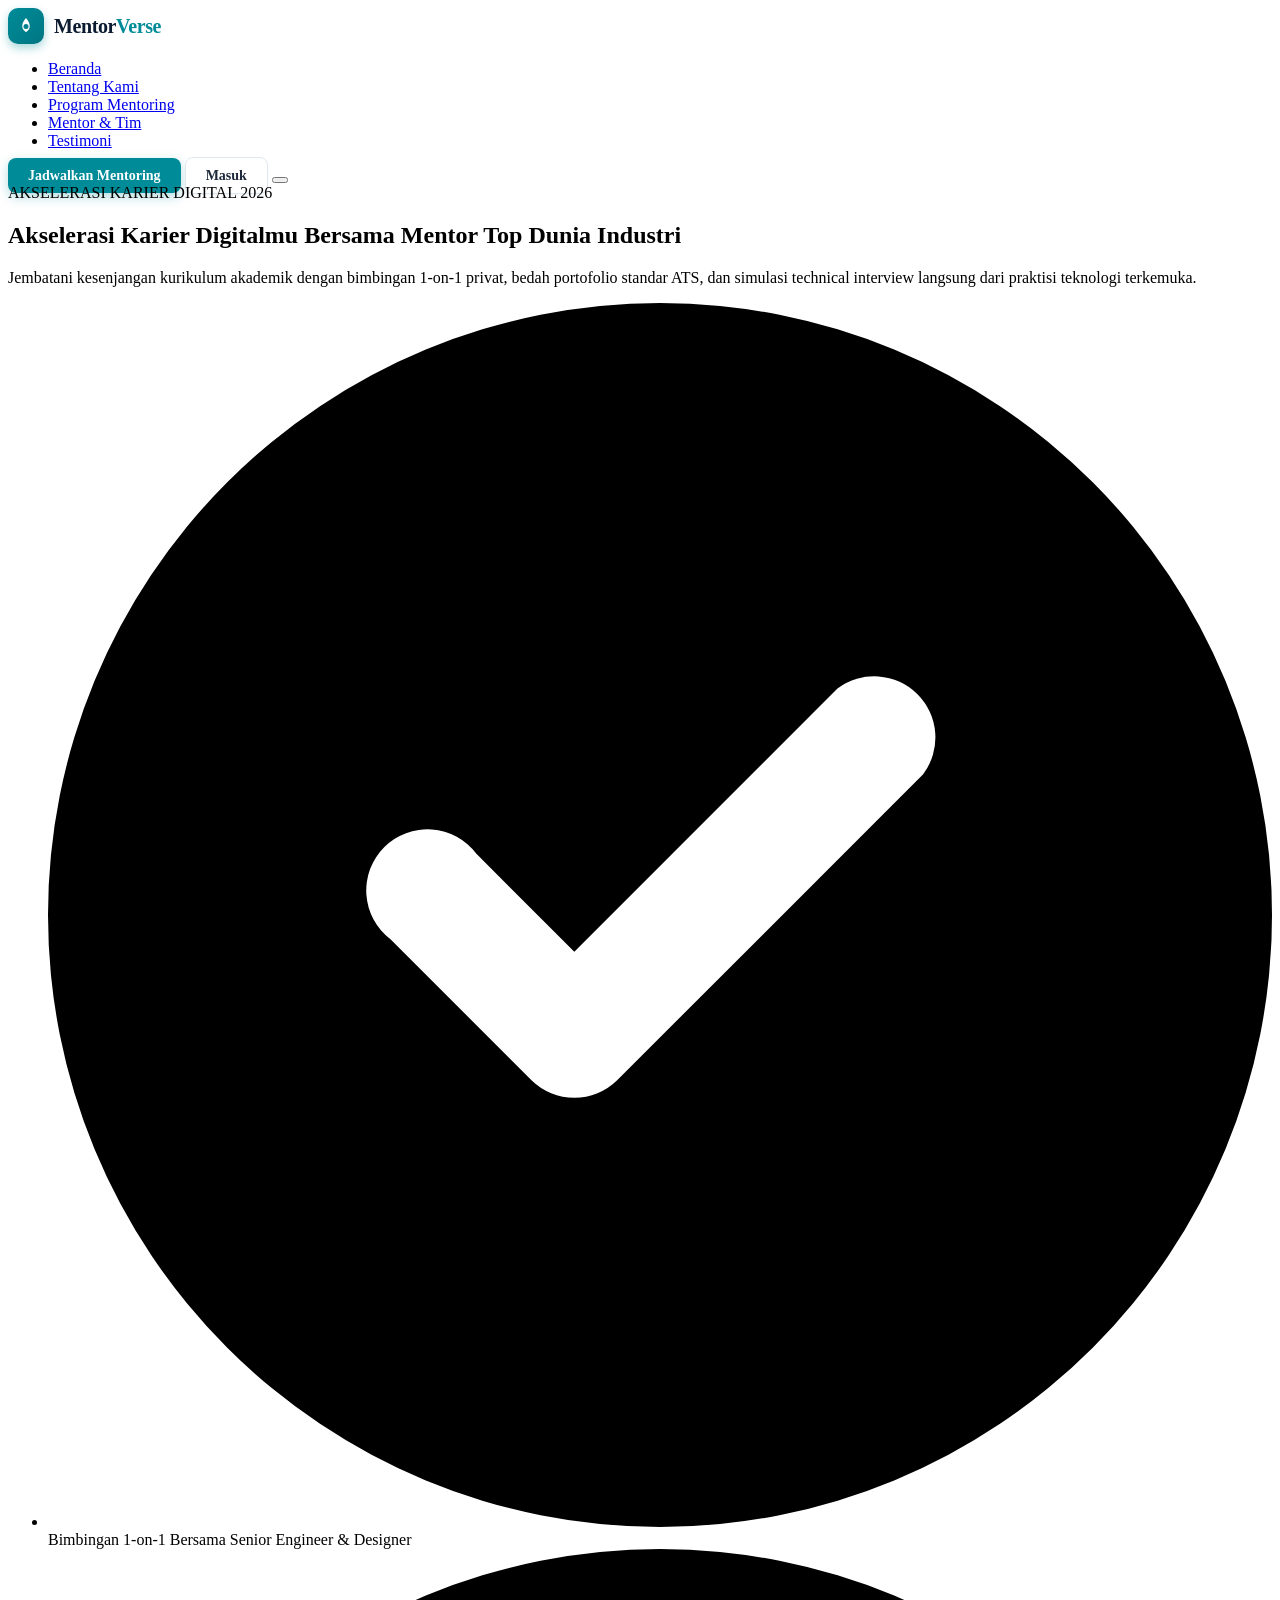
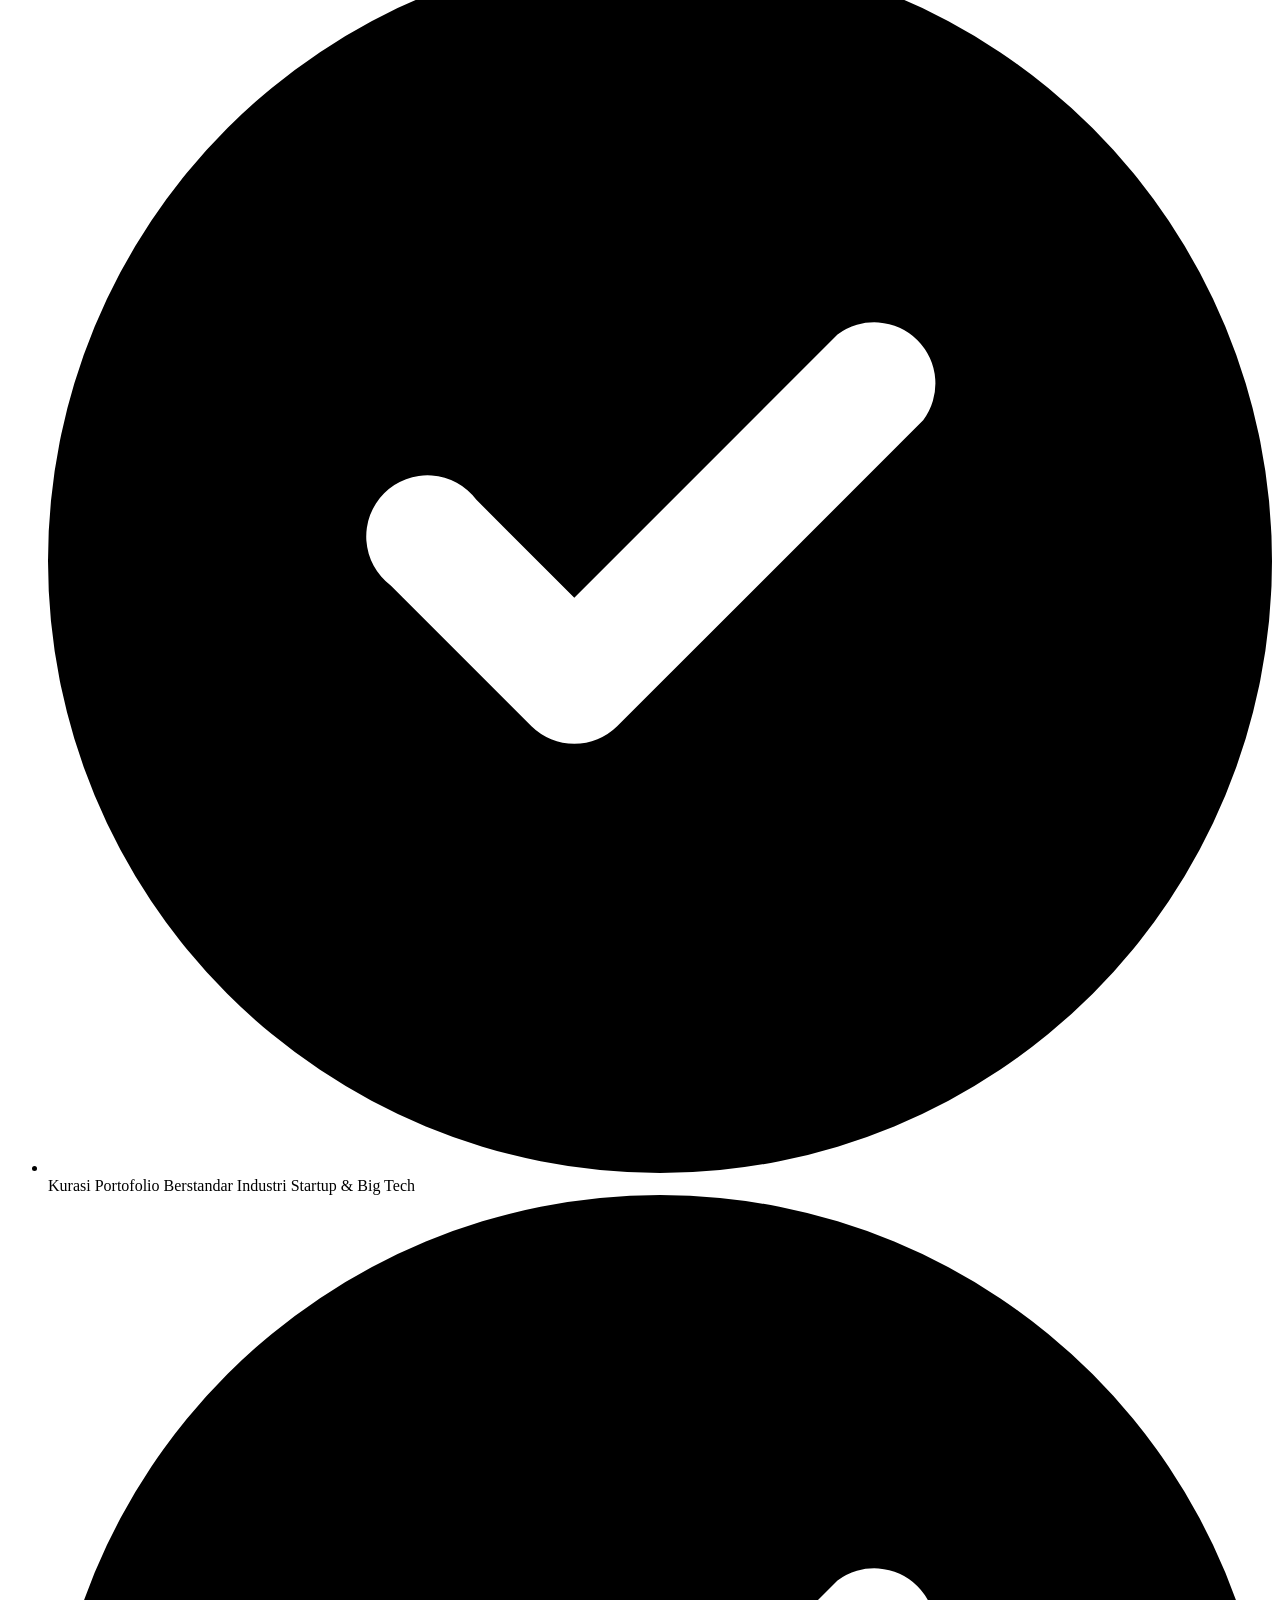
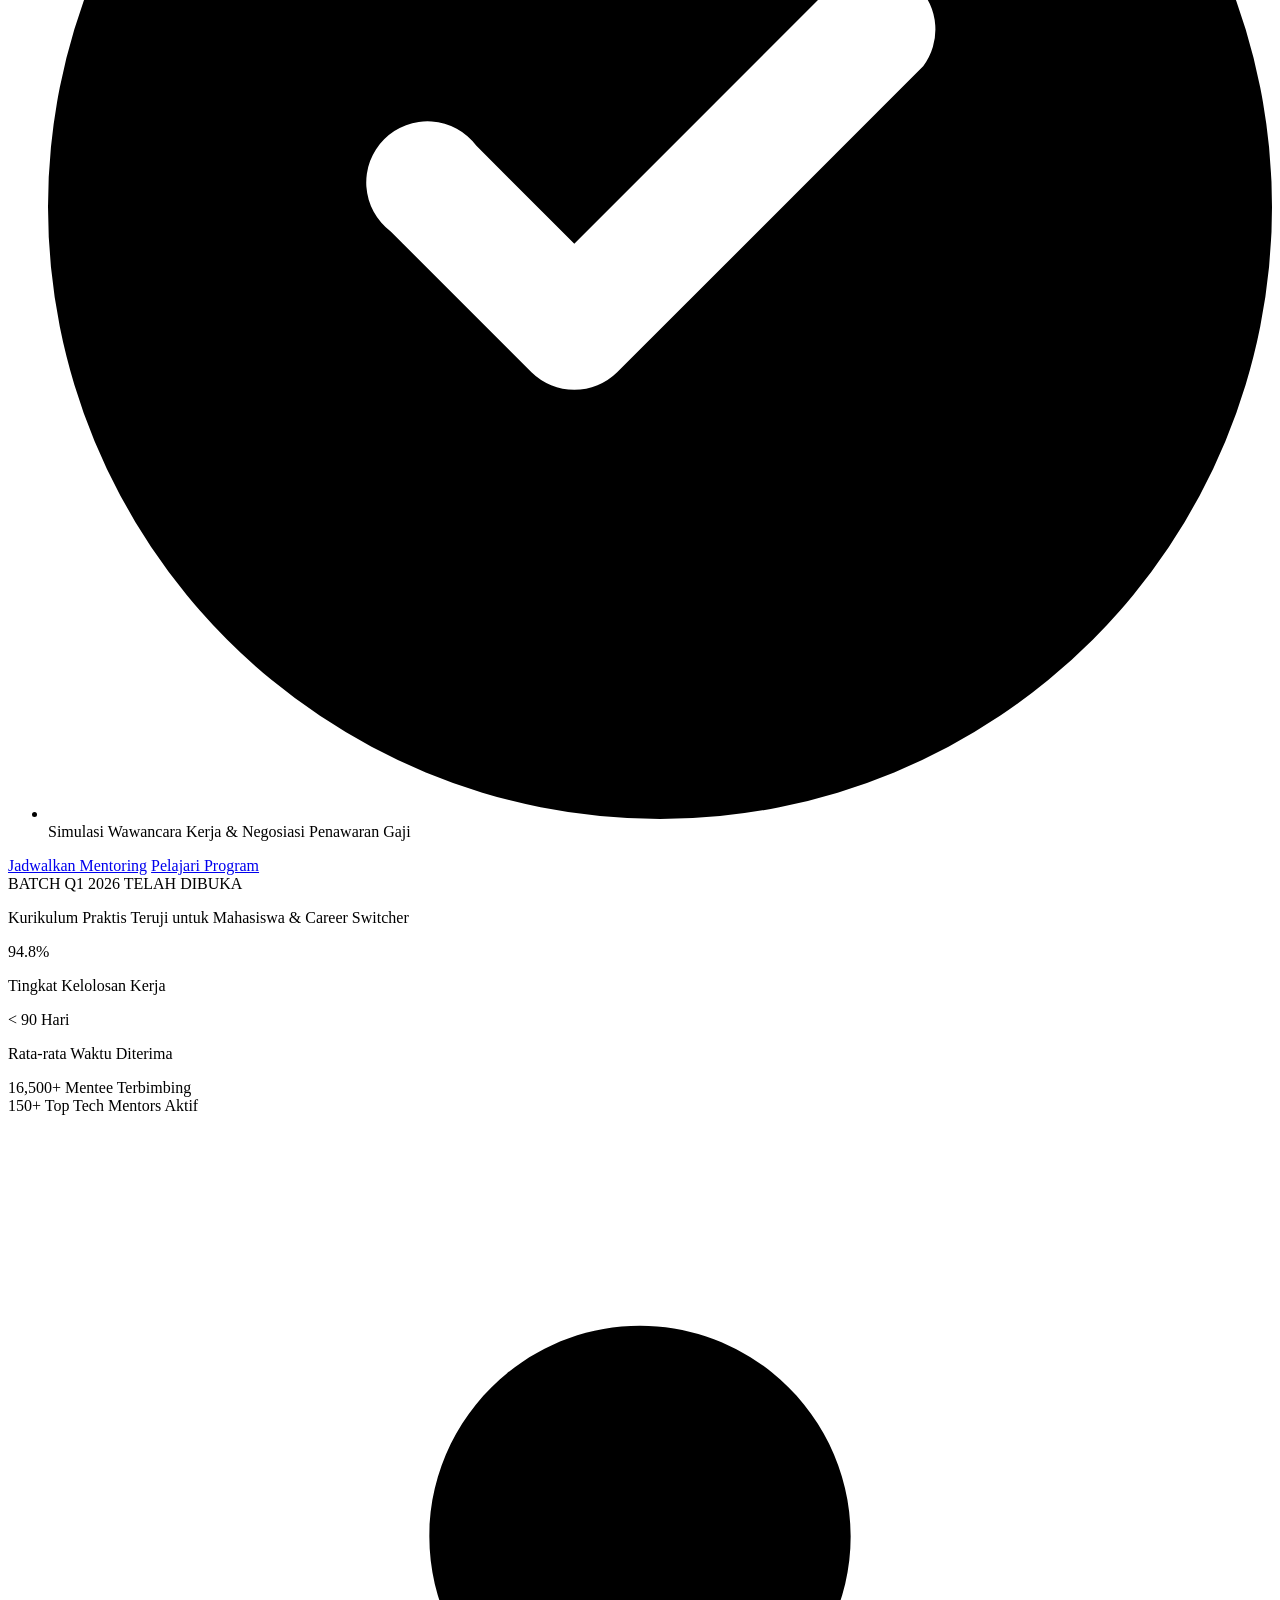
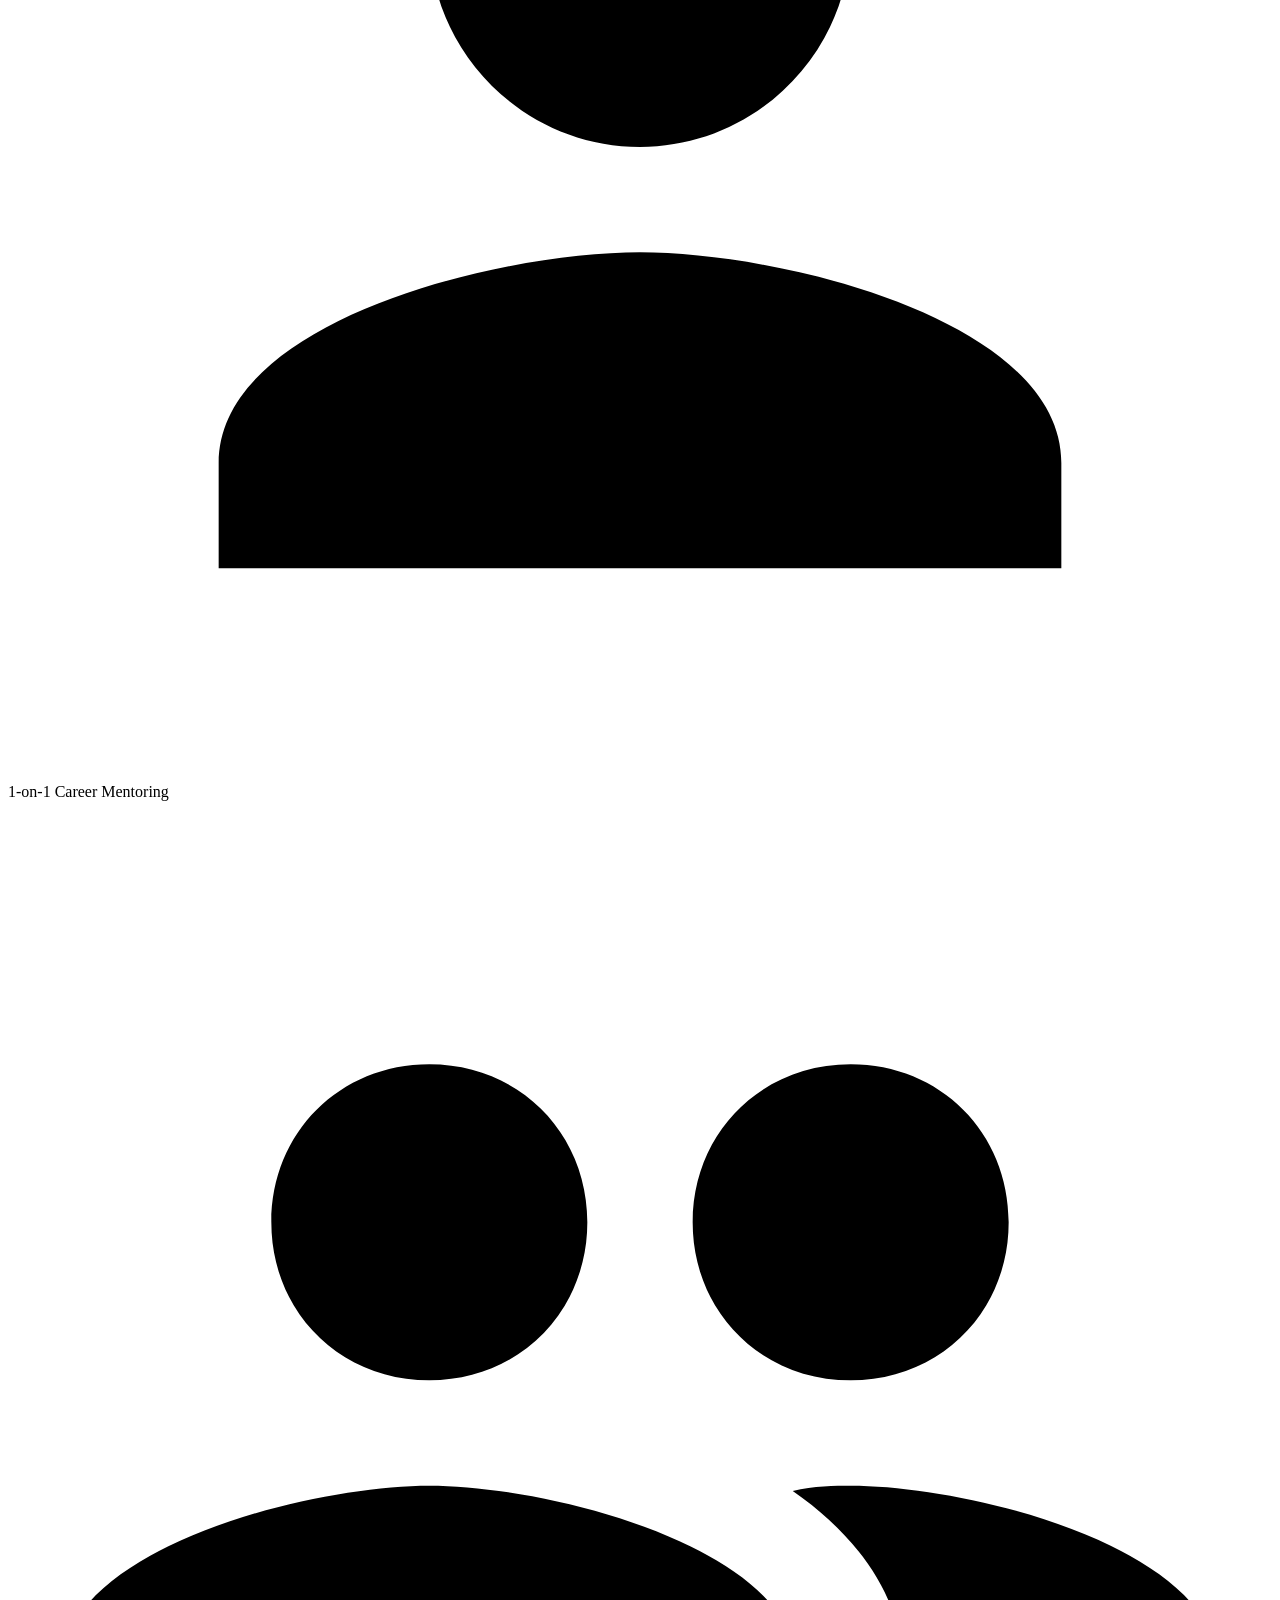
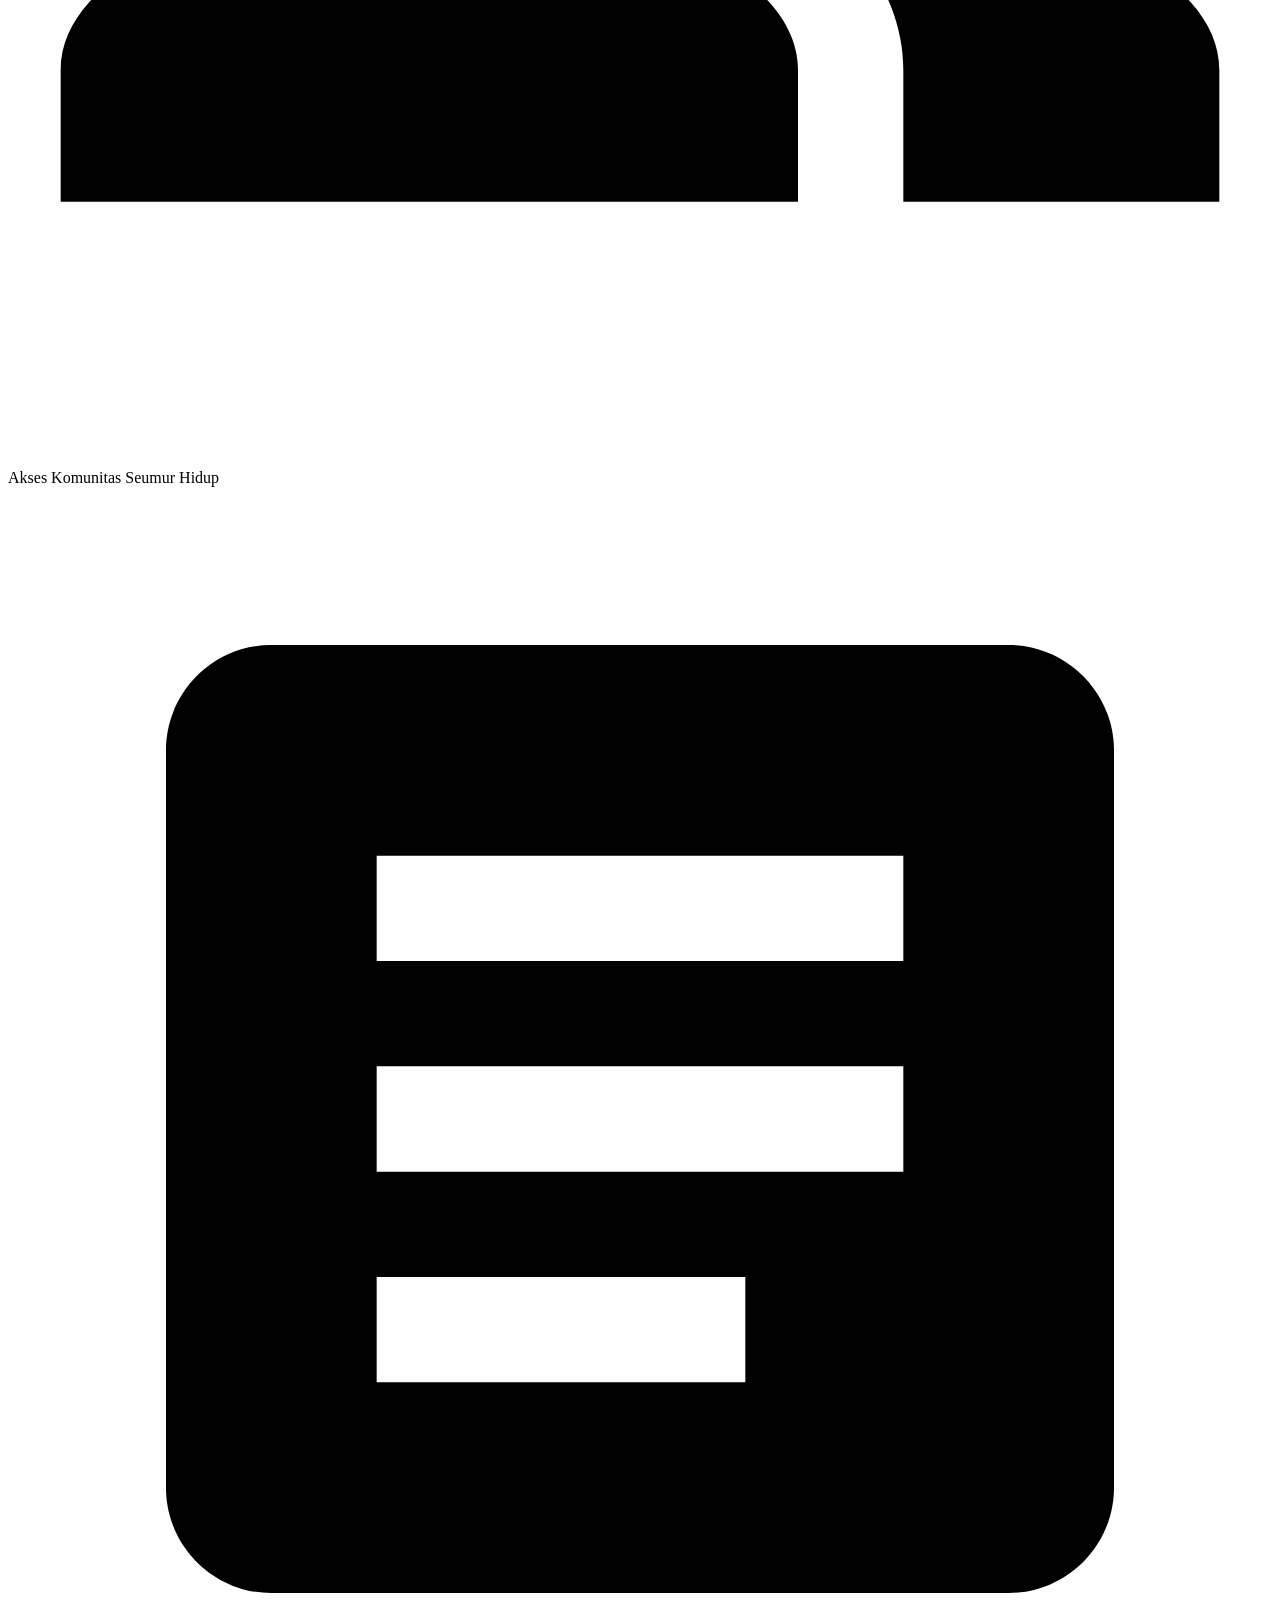
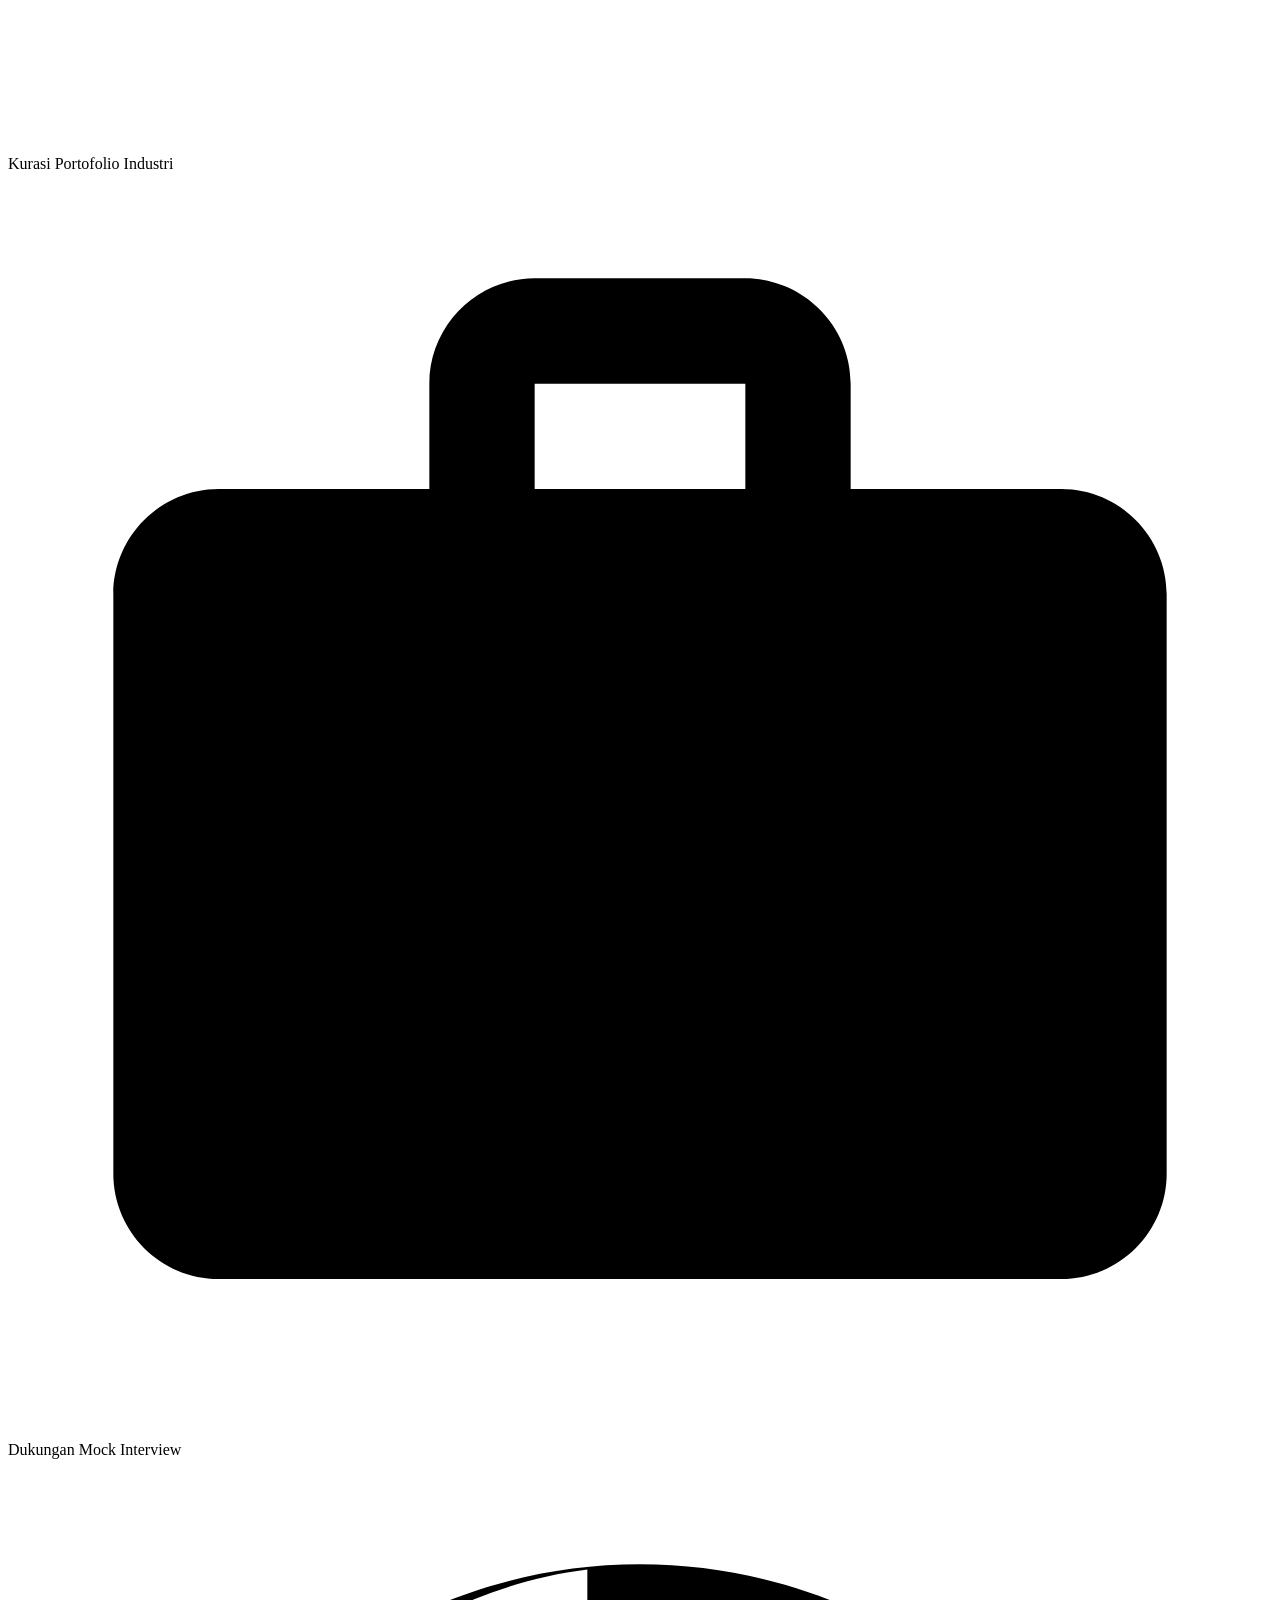
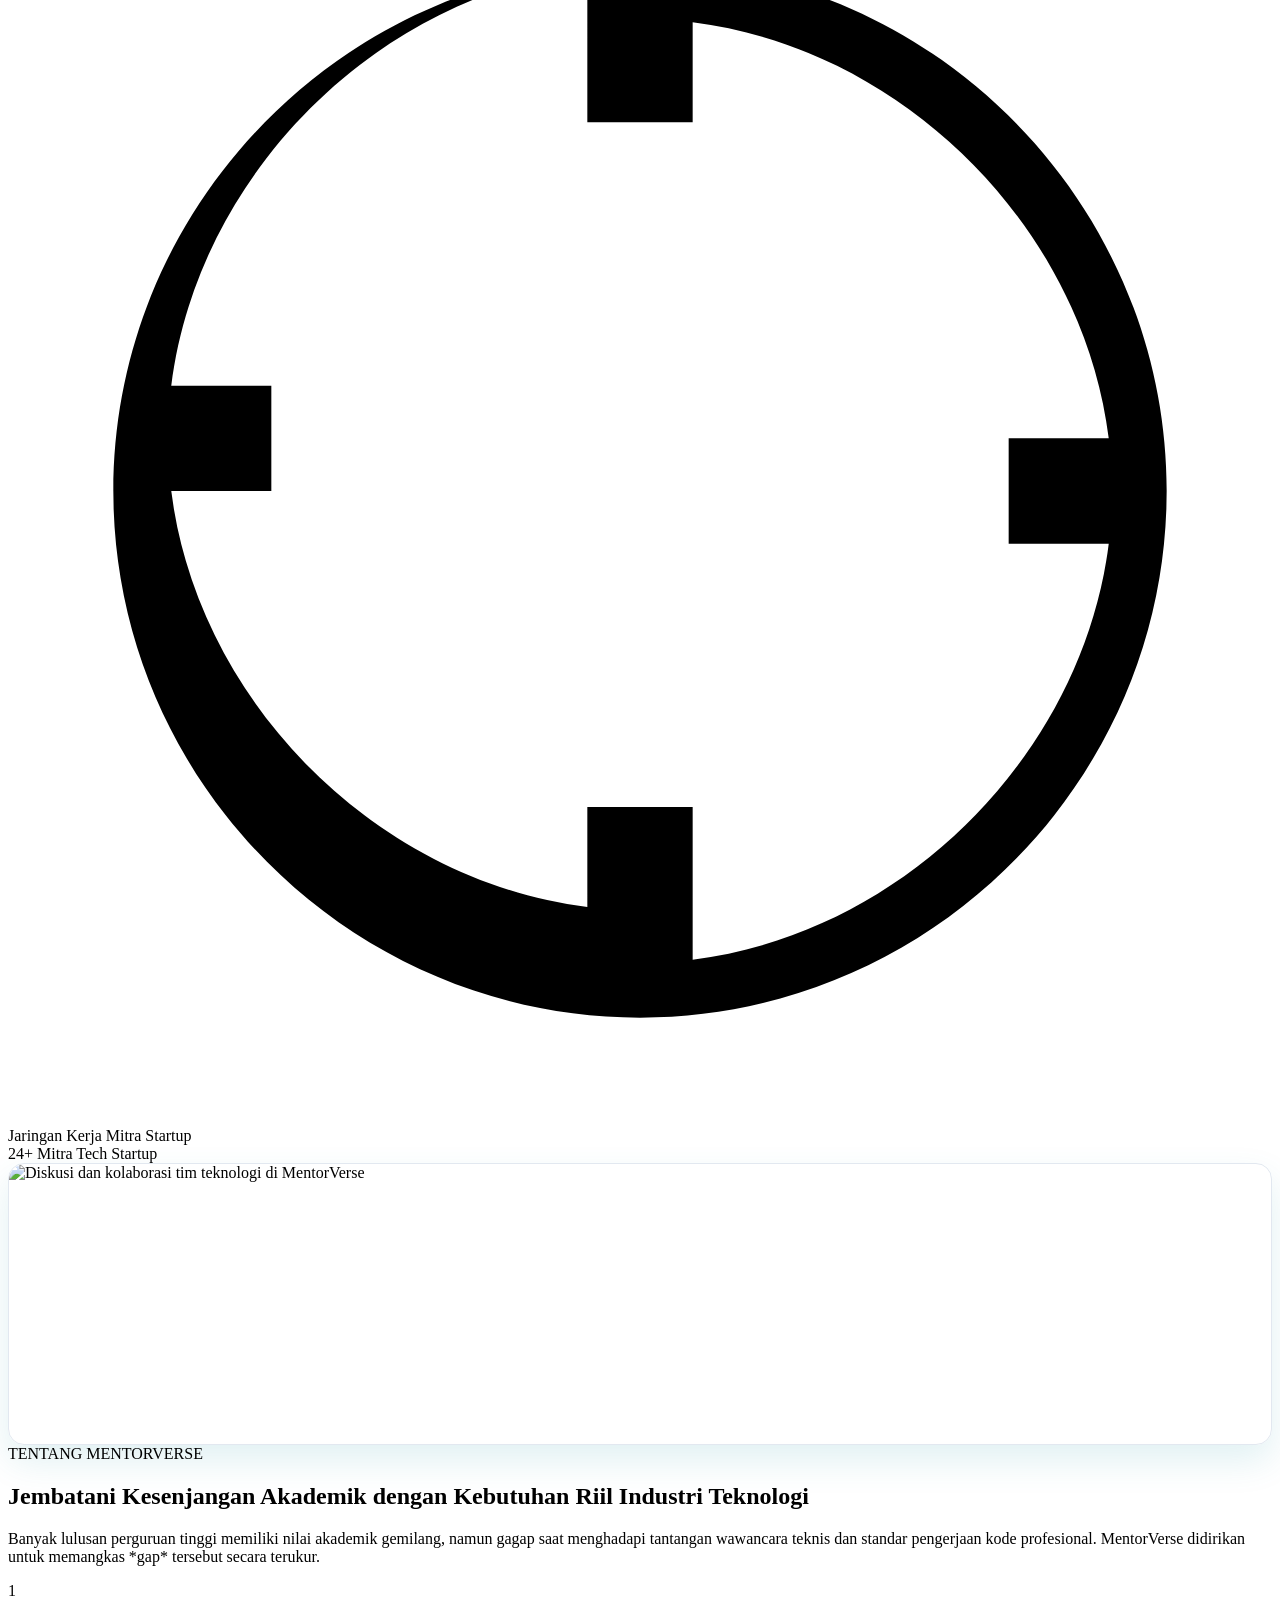
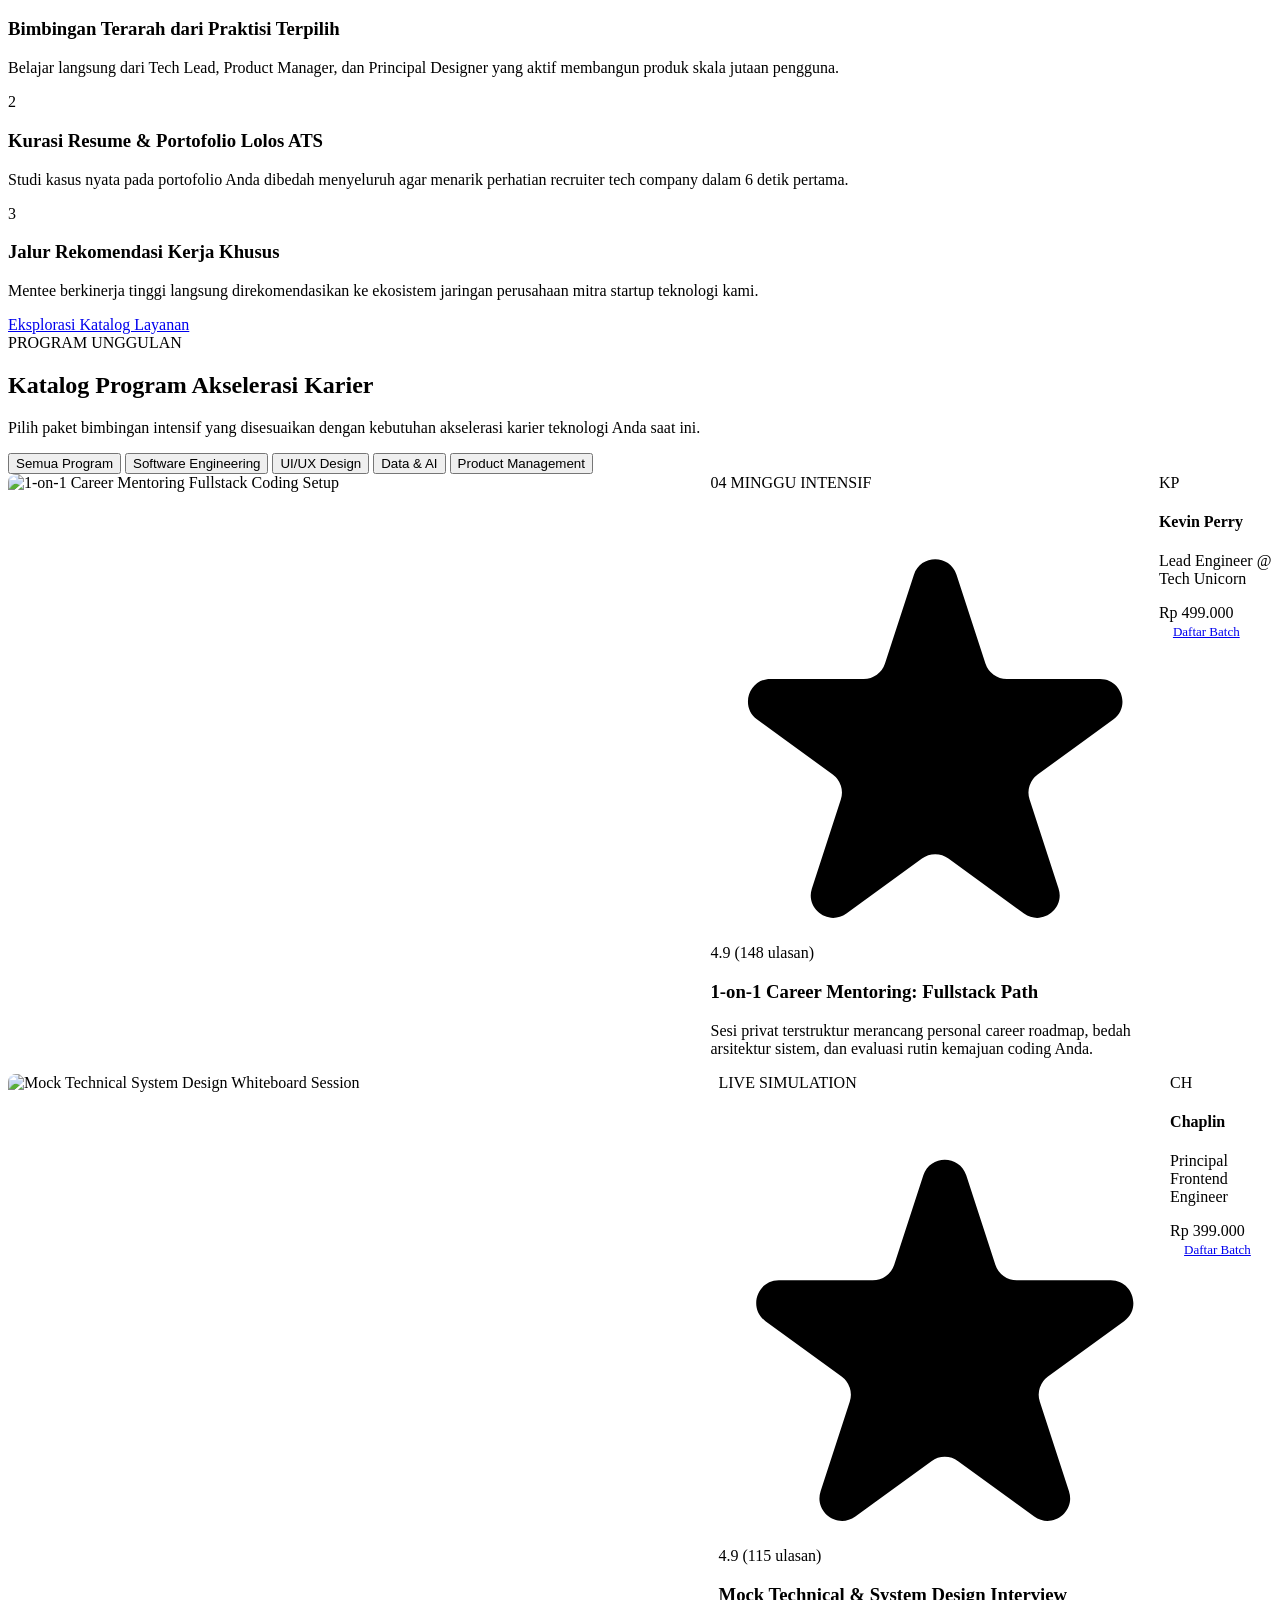
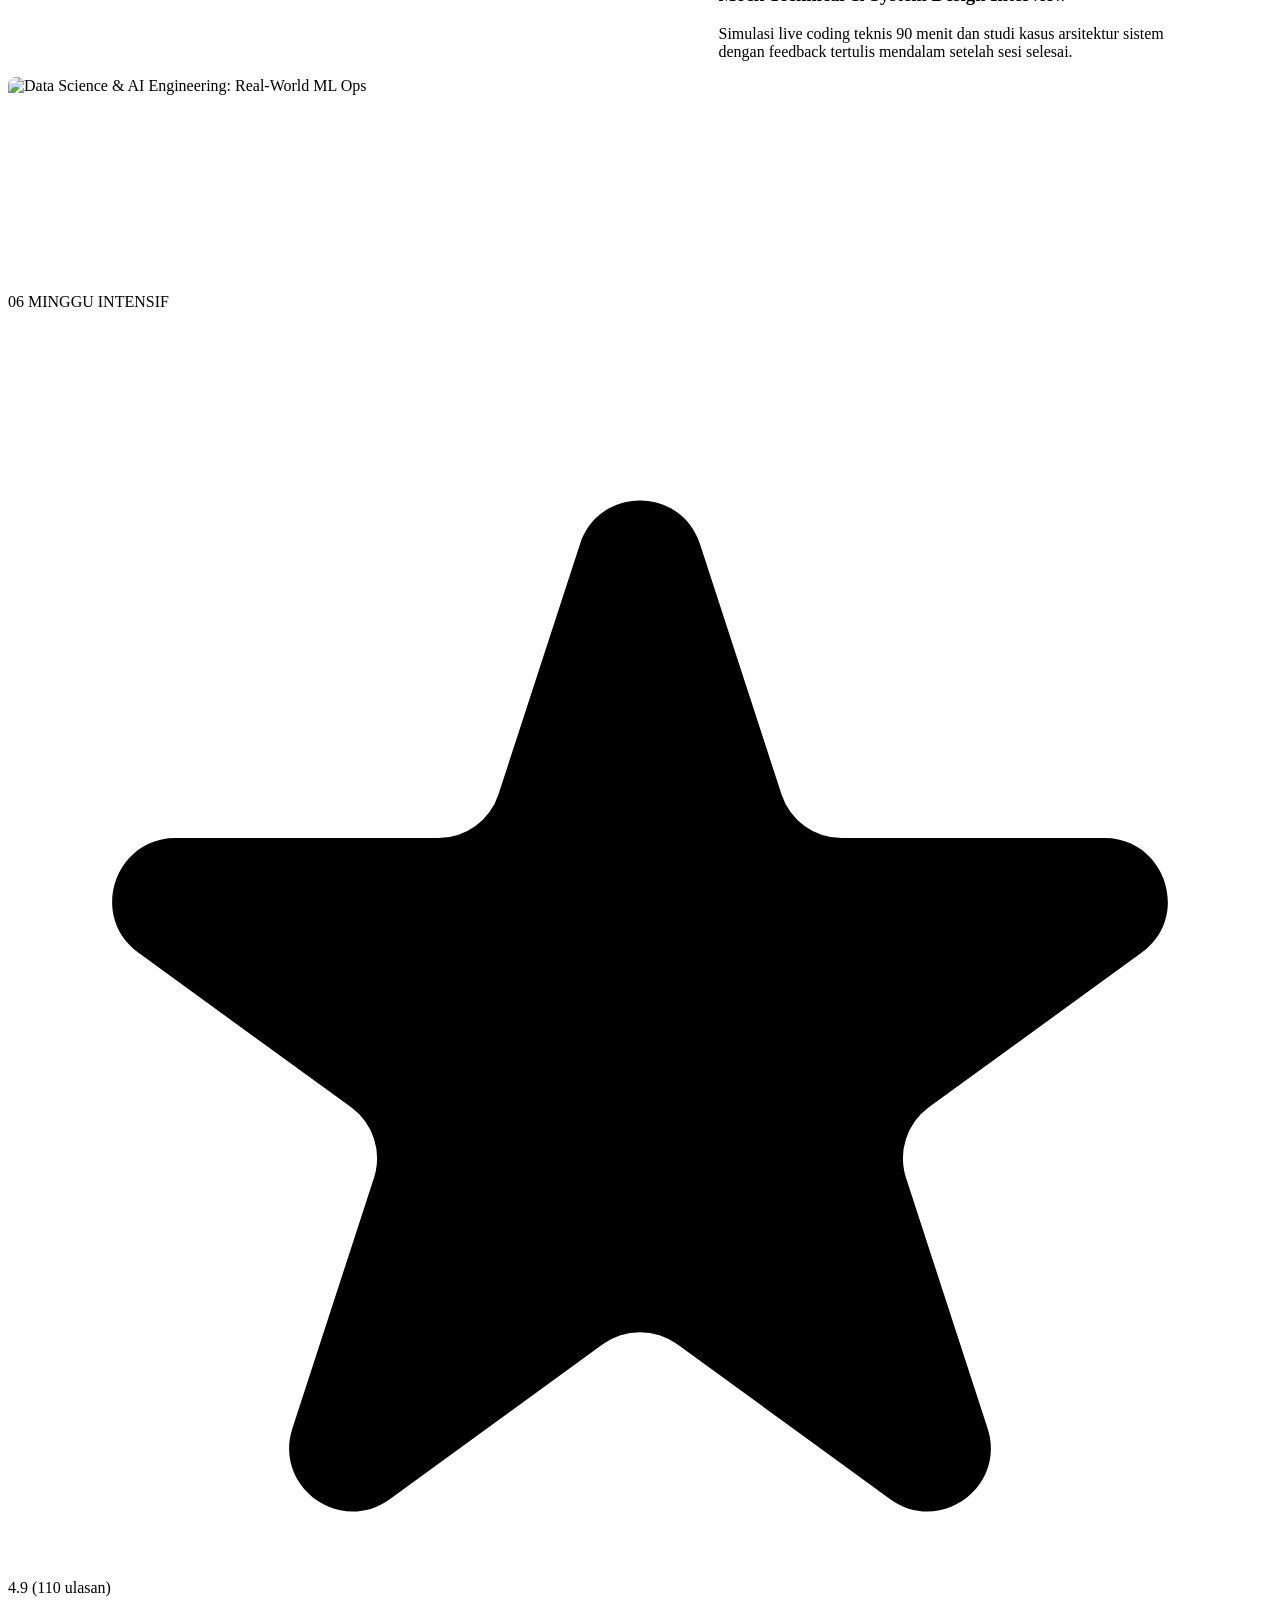
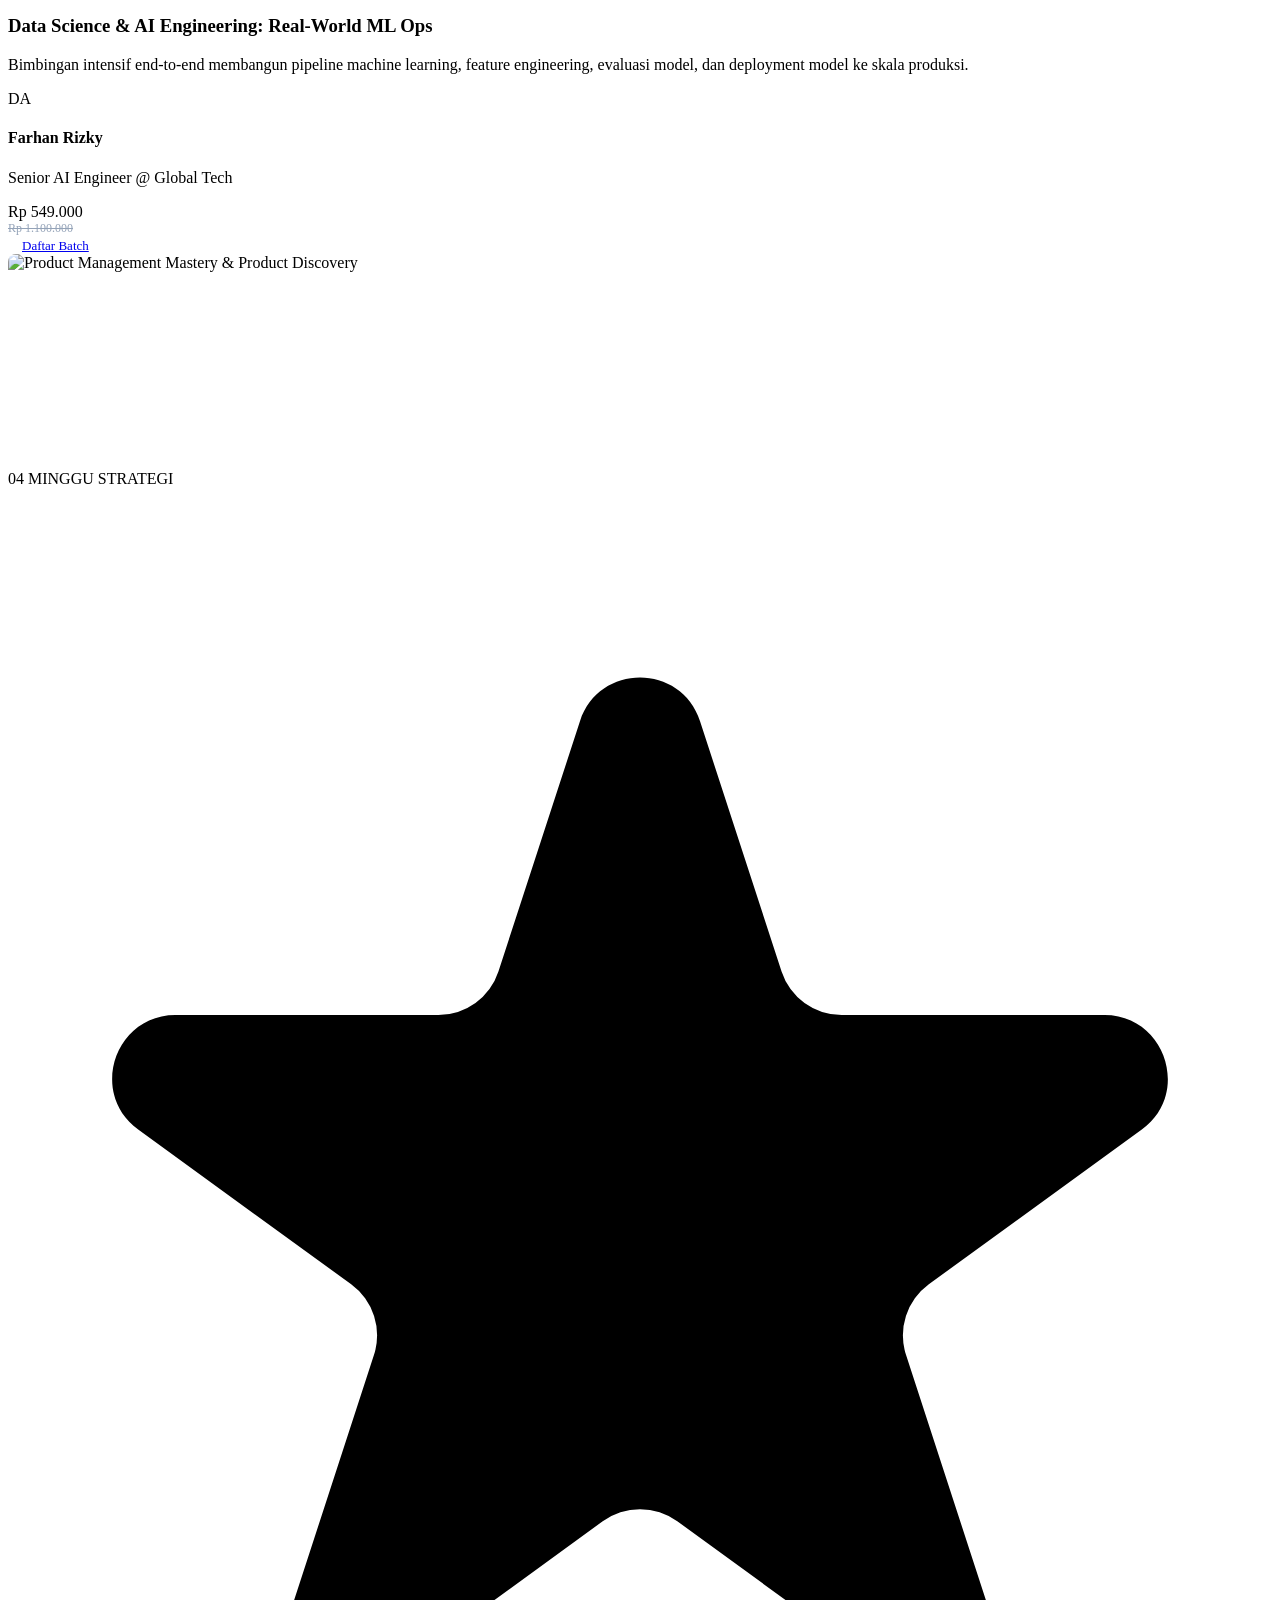
==== index.html @ 1961f9d9 "add link to css and js" ====
<!DOCTYPE html>

<html class="" lang="id" style="">

<head>
  <meta charset="utf-8" />
  <meta content="width=device-width, initial-scale=1.0" name="viewport" />
  <meta
    content="MentorVerse - Platform Akselerasi Karier Digital melalui 1-on-1 Mentorship, Bedah Portofolio ATS, dan Mock Technical Interview bersama praktisi industri teknologi."
    name="description" />
  <title>MentorVerse | Akselerasi Karier Digital Bersama Mentor Industri</title>
  <!-- Google Fonts: Inter -->
  <link href="https://fonts.googleapis.com" rel="preconnect" />
  <link crossorigin="" href="https://fonts.gstatic.com" rel="preconnect" />
  <link href="https://fonts.googleapis.com/css2?family=Inter:wght@400;500;600;700;800&amp;display=swap"
    rel="stylesheet" />

  <link rel="stylesheet" href="css/style.css">
  <link rel="stylesheet" href="css/responsive.css">
</head>

<body>
  <!-- ========================================================================
       TOP UTILITY BAR (<header>)
       ======================================================================== -->
  <!-- ========================================================================
       MAIN NAVIGATION BAR (<nav>)
       ======================================================================== -->
  <nav aria-label="Navigasi Utama Situs" class="main-nav-bar">
    <div class="container nav-container"><a aria-label="Beranda MentorVerse" class="brand-logo" href="#hero"
        style="display: inline-flex; align-items: center; gap: 10px; text-decoration: none;">
        <div class=""
          style="width: 36px; height: 36px; border-radius: 10px; background: linear-gradient(135deg, rgb(0, 139, 153) 0%, rgb(0, 118, 130) 100%); display: flex; align-items: center; justify-content: center; box-shadow: rgba(0, 139, 153, 0.35) 0px 4px 10px; flex-shrink: 0;">
          <svg style="width: 20px; height: 20px; fill: #ffffff;" viewbox="0 0 24 24">
            <path
              d="M12 2.5s4.5 4.5 4.5 10c0 2.5-1.5 4.5-4.5 7-3-2.5-4.5-4.5-4.5-7 0-5.5 4.5-10 4.5-10zm0 13a3 3 0 100-6 3 3 0 000 6z">
            </path>
          </svg></div><span class=""
          style="font-size: 1.25rem; font-weight: 800; color: rgb(11, 28, 48); letter-spacing: -0.02em;">Mentor<span
            class="" style="color: rgb(0, 139, 153);">Verse</span></span>
      </a>
      <div class="nav-drawer" id="mainNavDrawer">
        <ul class="nav-list" id="navMenuList">
          <!-- Animated sliding underline indicator -->
          <div aria-hidden="true" class="nav-slider-indicator" id="navSliderIndicator"></div>
          <li><a class="nav-link active" href="#hero">Beranda</a></li>
          <li><a class="nav-link" href="#about">Tentang Kami</a></li>
          <li><a class="nav-link" href="#services">Program Mentoring</a></li>
          <li><a class="nav-link" href="#founders">Mentor &amp; Tim</a></li>
          <li><a class="nav-link" href="#testimonials">Testimoni</a></li>
        </ul>
      </div>
      <div class="nav-actions">
        <a class="btn" href="#services"
          style="background-color: rgb(0, 139, 153); color: rgb(255, 255, 255); padding: 10px 20px; border-radius: 8px; font-weight: 700; font-size: 0.875rem; box-shadow: rgba(0, 139, 153, 0.3) 0px 4px 12px; text-decoration: none;">Jadwalkan
          Mentoring</a>
        <a class="btn" href="#login"
          style="background-color: rgb(255, 255, 255); color: rgb(30, 41, 59); border: 1px solid rgb(226, 232, 240); padding: 10px 20px; border-radius: 8px; font-weight: 600; font-size: 0.875rem; text-decoration: none; box-shadow: rgba(0, 0, 0, 0.05) 0px 1px 2px;">Masuk</a>
        <button aria-controls="mainNavDrawer" aria-expanded="false" aria-label="Buka Menu Navigasi"
          class="mobile-menu-toggle" id="menuToggleBtn">
          <span></span>
          <span></span>
          <span></span>
        </button>
      </div>
    </div>
  </nav>
  <!-- ========================================================================
       MAIN CONTENT CONTAINER (<main>)
       ======================================================================== -->
  <main>
    <!-- 1. HERO SECTION (<section id="hero">) -->
    <section class="hero-section" id="hero">
      <div class="container hero-grid">
        <div class="hero-content">
          <div class="hero-badge-pill">
            <span class="hero-badge-dot"></span>
            <span class="">AKSELERASI KARIER DIGITAL 2026</span>
          </div>
          <h1 class="hero-title">Akselerasi Karier Digitalmu Bersama <span class="">Mentor Top Dunia Industri</span>
          </h1>
          <p class="hero-description">
            Jembatani kesenjangan kurikulum akademik dengan bimbingan 1-on-1 privat, bedah portofolio standar ATS, dan
            simulasi technical interview langsung dari praktisi teknologi terkemuka.
          </p>
          <ul class="hero-checklist">
            <li class="checklist-item">
              <svg aria-hidden="true" viewbox="0 0 20 20">
                <path
                  d="M10 0a10 10 0 1010 10A10 10 0 0010 0zm4.3 7.7l-5 5a1 1 0 01-1.4 0l-2.3-2.3a1 1 0 111.4-1.4L8.6 10.6l4.3-4.3a1 1 0 011.4 1.4z">
                </path>
              </svg>
              <span class="">Bimbingan 1-on-1 Bersama Senior Engineer &amp; Designer</span>
            </li>
            <li class="checklist-item">
              <svg aria-hidden="true" viewbox="0 0 20 20">
                <path
                  d="M10 0a10 10 0 1010 10A10 10 0 0010 0zm4.3 7.7l-5 5a1 1 0 01-1.4 0l-2.3-2.3a1 1 0 111.4-1.4L8.6 10.6l4.3-4.3a1 1 0 011.4 1.4z">
                </path>
              </svg>
              <span class="">Kurasi Portofolio Berstandar Industri Startup &amp; Big Tech</span>
            </li>
            <li class="checklist-item">
              <svg aria-hidden="true" viewbox="0 0 20 20">
                <path
                  d="M10 0a10 10 0 1010 10A10 10 0 0010 0zm4.3 7.7l-5 5a1 1 0 01-1.4 0l-2.3-2.3a1 1 0 111.4-1.4L8.6 10.6l4.3-4.3a1 1 0 011.4 1.4z">
                </path>
              </svg>
              <span class="">Simulasi Wawancara Kerja &amp; Negosiasi Penawaran Gaji</span>
            </li>
          </ul>
          <div class="hero-cta-group">
            <a class="btn btn-primary" href="#services">Jadwalkan Mentoring</a>
            <a class="btn btn-secondary" href="#about">Pelajari Program</a>
          </div>
        </div>
        <div class="hero-visual">
          <div class="hero-visual-card">
            <span class="hero-card-tag">BATCH Q1 2026 TELAH DIBUKA</span>
            <p class="hero-card-headline">Kurikulum Praktis Teruji untuk Mahasiswa &amp; Career Switcher</p>
            <div class="hero-metric-row">
              <div>
                <p class="metric-value">94.8%</p>
                <p class="metric-label">Tingkat Kelolosan Kerja</p>
              </div>
              <div>
                <p class="metric-value">&lt; 90 Hari</p>
                <p class="metric-label">Rata-rata Waktu Diterima</p>
              </div>
            </div>
            <div class="floating-pill">
              <span class="floating-pill-dot blue"></span>
              <span class="">16,500+ Mentee Terbimbing</span>
            </div>
            <div class="floating-pill">
              <span class="floating-pill-dot coral"></span>
              <span class="">150+ Top Tech Mentors Aktif</span>
            </div>
          </div>
        </div>
      </div>
    </section>
    <!-- 2. TRUST PROPOSITION STRIP (<section class="trust-strip">) -->
    <section aria-label="Keunggulan Utama Platform" class="trust-strip">
      <div class="container trust-grid">
        <div class="trust-item">
          <div class="trust-icon-box">
            <svg aria-hidden="true" viewbox="0 0 24 24">
              <path
                d="M12 12c2.2 0 4-1.8 4-4s-1.8-4-4-4-4 1.8-4 4 1.8 4 4 4zm0 2c-2.7 0-8 1.3-8 4v2h16v-2c0-2.7-5.3-4-8-4z">
              </path>
            </svg>
          </div>
          <span class="">1-on-1 Career Mentoring</span>
        </div>
        <div class="trust-item">
          <div class="trust-icon-box">
            <svg aria-hidden="true" viewbox="0 0 24 24">
              <path
                d="M16 11c1.7 0 3-1.3 3-3s-1.3-3-3-3-3 1.3-3 3 1.3 3 3 3zm-8 0c1.7 0 3-1.3 3-3S9.7 5 8 5 5 6.3 5 8s1.3 3 3 3zm0 2c-2.3 0-7 1.2-7 3.5V19h14v-2.5c0-2.3-4.7-3.5-7-3.5zm8 0c-.3 0-.7 0-1.1.1 1.3.9 2.1 2.1 2.1 3.4V19h6v-2.5c0-2.3-4.7-3.5-7-3.5z">
              </path>
            </svg>
          </div>
          <span class="">Akses Komunitas Seumur Hidup</span>
        </div>
        <div class="trust-item">
          <div class="trust-icon-box">
            <svg aria-hidden="true" viewbox="0 0 24 24">
              <path
                d="M19 3H5c-1.1 0-2 .9-2 2v14c0 1.1.9 2 2 2h14c1.1 0 2-.9 2-2V5c0-1.1-.9-2-2-2zm-5 14H7v-2h7v2zm3-4H7v-2h10v2zm0-4H7V7h10v2z">
              </path>
            </svg>
          </div>
          <span class="">Kurasi Portofolio Industri</span>
        </div>
        <div class="trust-item">
          <div class="trust-icon-box">
            <svg aria-hidden="true" viewbox="0 0 24 24">
              <path
                d="M20 6h-4V4c0-1.1-.9-2-2-2h-4c-1.1 0-2 .9-2 2v2H4c-1.1 0-2 .9-2 2v11c0 1.1.9 2 2 2h16c1.1 0 2-.9 2-2V8c0-1.1-.9-2-2-2zm-10-2h4v2h-4V4z">
              </path>
            </svg>
          </div>
          <span class="">Dukungan Mock Interview</span>
        </div>
        <div class="trust-item">
          <div class="trust-icon-box">
            <svg aria-hidden="true" viewbox="0 0 24 24">
              <path
                d="M12 2C6.5 2 2 6.5 2 12s4.5 10 10 10 10-4.5 10-10S17.5 2 12 2zm1 17.9V18h-2v1.9c-4-.5-7.4-3.9-7.9-7.9H5v-2H3.1c.5-4 3.9-7.4 7.9-7.9V5h2V3.1c4 .5 7.4 3.9 7.9 7.9H19v2h1.9c-.5 4-3.9 7.4-7.9 7.9z">
              </path>
            </svg>
          </div>
          <span class="">Jaringan Kerja Mitra Startup</span>
        </div>
      </div>
    </section>
    <!-- 3. ABOUT SECTION (<section id="about">) -->
    <section class="about-section" id="about">
      <div class="container about-grid">
        <div class="about-collage">
          <div class="collage-badge">24+ Mitra Tech Startup</div>
          <div class="collage-card"
            style="padding: 0px; overflow: hidden; border-radius: 16px; box-shadow: rgba(0, 139, 153, 0.12) 0px 16px 36px; border: 1px solid rgb(226, 232, 240);">
            <img alt="Diskusi dan kolaborasi tim teknologi di MentorVerse" class="collage-img"
              src="https://lh3.googleusercontent.com/aida-public/[base64]"
              style="width: 100%; height: 100%; min-height: 280px; max-height: 380px; object-fit: cover; display: block; border-radius: 16px;" />
          </div>
        </div>
        <div class="about-text-column">
          <span class="section-tag">TENTANG MENTORVERSE</span>
          <h2 class="section-title">Jembatani Kesenjangan Akademik dengan Kebutuhan Riil Industri Teknologi</h2>
          <p class="section-desc">
            Banyak lulusan perguruan tinggi memiliki nilai akademik gemilang, namun gagap saat menghadapi tantangan
            wawancara teknis dan standar pengerjaan kode profesional. MentorVerse didirikan untuk memangkas *gap*
            tersebut secara terukur.
          </p>
          <div class="about-mission-list">
            <div class="about-mission-item">
              <div class="mission-bullet-num">1</div>
              <div class="mission-text">
                <h3 class="">Bimbingan Terarah dari Praktisi Terpilih</h3>
                <p class="">Belajar langsung dari Tech Lead, Product Manager, dan Principal Designer yang aktif
                  membangun produk skala jutaan pengguna.</p>
              </div>
            </div>
            <div class="about-mission-item">
              <div class="mission-bullet-num">2</div>
              <div class="mission-text">
                <h3 class="">Kurasi Resume &amp; Portofolio Lolos ATS</h3>
                <p class="">Studi kasus nyata pada portofolio Anda dibedah menyeluruh agar menarik perhatian recruiter
                  tech company dalam 6 detik pertama.</p>
              </div>
            </div>
            <div class="about-mission-item">
              <div class="mission-bullet-num">3</div>
              <div class="mission-text">
                <h3 class="">Jalur Rekomendasi Kerja Khusus</h3>
                <p class="">Mentee berkinerja tinggi langsung direkomendasikan ke ekosistem jaringan perusahaan mitra
                  startup teknologi kami.</p>
              </div>
            </div>
          </div>
          <a class="btn btn-primary" href="#services">Eksplorasi Katalog Layanan</a>
        </div>
      </div>
    </section>
    <!-- 4. MAIN CONTENT & SIDEBAR CONTAINER (70% Content vs 30% Sidebar) -->
    <section class="layout-wrapper-section">
      <div class="container main-sidebar-grid">
        <!-- =================== KONTEN UTAMA (70%) =================== -->
        <div class="content-primary">
          <!-- A. Services Catalog Section -->
          <section aria-labelledby="servicesTitle" id="services">
            <span class="section-tag">PROGRAM UNGGULAN</span>
            <h2 class="section-title" id="servicesTitle">Katalog Program Akselerasi Karier</h2>
            <p class="section-desc">Pilih paket bimbingan intensif yang disesuaikan dengan kebutuhan akselerasi karier
              teknologi Anda saat ini.</p>
            <!-- Filter Pills -->
            <div aria-label="Filter Kategori Program" class="filter-tabs-nav" role="tablist">
              <button aria-selected="false" class="filter-pill" data-filter="all" role="tab">Semua Program</button>
              <button aria-selected="true" class="filter-pill active" data-filter="engineering" role="tab">Software
                Engineering</button>
              <button aria-selected="false" class="filter-pill" data-filter="design" role="tab">UI/UX Design</button>
              <button aria-selected="false" class="filter-pill" data-filter="data" role="tab">Data &amp; AI</button>
              <button aria-selected="false" class="filter-pill" data-filter="product" role="tab">Product
                Management</button>
            </div>
            <!-- Program Cards Grid -->
            <div class="services-grid">
              <!-- Card 1 -->
              <article class="service-card" data-category="engineering" style="display: flex;">
                <div class=""
                  style="width: 100%; aspect-ratio: 16 / 9; max-height: 200px; overflow: hidden; border-radius: 8px; margin-bottom: 16px; position: relative;">
                  <img alt="1-on-1 Career Mentoring Fullstack Coding Setup" class=""
                    src="https://lh3.googleusercontent.com/aida/[base64]"
                    style="width: 100%; height: 100%; object-fit: cover; display: block;" /></div>
                <div>
                  <div class="card-top-meta">
                    <span class="duration-tag">04 MINGGU INTENSIF</span>
                    <div class="rating-badge">
                      <svg aria-hidden="true" viewbox="0 0 20 20">
                        <path
                          d="M9.05 3.69c.3-.92 1.6-.92 1.9 0l1.29 3.96a1 1 0 00.95.69h4.16c.97 0 1.37 1.25.59 1.81l-3.37 2.45a1 1 0 00-.36 1.12l1.29 3.96c.3.92-.75 1.69-1.54 1.12L10.59 16.35a1 1 0 00-1.18 0l-3.37 2.45c-.79.57-1.84-.2-1.54-1.12l1.29-3.96a1 1 0 00-.36-1.12L2.06 10.15c-.78-.56-.38-1.81.59-1.81h4.16a1 1 0 00.95-.69l1.29-3.96z">
                        </path>
                      </svg>
                      <span class="">4.9 (148 ulasan)</span>
                    </div>
                  </div>
                  <h3 class="service-card-title">1-on-1 Career Mentoring: Fullstack Path</h3>
                  <p class="service-card-desc">Sesi privat terstruktur merancang personal career roadmap, bedah
                    arsitektur sistem, dan evaluasi rutin kemajuan coding Anda.</p>
                </div>
                <div>
                  <div class="mentor-profile-strip">
                    <div class="mentor-avatar">KP</div>
                    <div class="mentor-meta-info">
                      <h4 class="">Kevin Perry</h4>
                      <p class="">Lead Engineer @ Tech Unicorn</p>
                    </div>
                  </div>
                  <div class="card-footer-row">
                    <span class="price-tag">Rp 499.000</span>
                    <a class="btn btn-primary" href="#register" style="padding: 6px 14px; font-size: 0.8125rem;">Daftar
                      Batch</a>
                  </div>
                </div>
              </article>
              <!-- Card 2 -->
              <article class="service-card" data-category="design" style="display: none;">
                <div class=""
                  style="width: 100%; aspect-ratio: 16 / 9; max-height: 200px; overflow: hidden; border-radius: 8px; margin-bottom: 16px; position: relative;">
                  <img alt="Portfolio and Resume Design Review Workspace" class=""
                    src="https://lh3.googleusercontent.com/aida/[base64]"
                    style="width: 100%; height: 100%; object-fit: cover; display: block;" /></div>
                <div>
                  <div class="card-top-meta">
                    <span class="duration-tag">02 MINGGU REVIEW</span>
                    <div class="rating-badge">
                      <svg aria-hidden="true" viewbox="0 0 20 20">
                        <path
                          d="M9.05 3.69c.3-.92 1.6-.92 1.9 0l1.29 3.96a1 1 0 00.95.69h4.16c.97 0 1.37 1.25.59 1.81l-3.37 2.45a1 1 0 00-.36 1.12l1.29 3.96c.3.92-.75 1.69-1.54 1.12L10.59 16.35a1 1 0 00-1.18 0l-3.37 2.45c-.79.57-1.84-.2-1.54-1.12l1.29-3.96a1 1 0 00-.36-1.12L2.06 10.15c-.78-.56-.38-1.81.59-1.81h4.16a1 1 0 00.95-.69l1.29-3.96z">
                        </path>
                      </svg>
                      <span class="">5.0 (92 ulasan)</span>
                    </div>
                  </div>
                  <h3 class="service-card-title">Portfolio &amp; Resume ATS Deep-Audit</h3>
                  <p class="service-card-desc">Review baris-per-baris resume dan studi kasus portofolio desain Anda agar
                    lolos pemindaian ATS dan memikat Hiring Manager.</p>
                </div>
                <div>
                  <div class="mentor-profile-strip">
                    <div class="mentor-avatar">AA</div>
                    <div class="mentor-meta-info">
                      <h4 class="">Alvi Alexis</h4>
                      <p class="">Senior Product Designer</p>
                    </div>
                  </div>
                  <div class="card-footer-row">
                    <span class="price-tag">Rp 299.000</span>
                    <a class="btn btn-primary" href="#register" style="padding: 6px 14px; font-size: 0.8125rem;">Daftar
                      Batch</a>
                  </div>
                </div>
              </article>
              <!-- Card 3 -->
              <article class="service-card" data-category="engineering" style="display: flex;">
                <div class=""
                  style="width: 100%; aspect-ratio: 16 / 9; max-height: 200px; overflow: hidden; border-radius: 8px; margin-bottom: 16px; position: relative;">
                  <img alt="Mock Technical System Design Whiteboard Session" class=""
                    src="https://lh3.googleusercontent.com/aida/[base64]"
                    style="width: 100%; height: 100%; object-fit: cover; display: block;" /></div>
                <div>
                  <div class="card-top-meta">
                    <span class="duration-tag">LIVE SIMULATION</span>
                    <div class="rating-badge">
                      <svg aria-hidden="true" viewbox="0 0 20 20">
                        <path
                          d="M9.05 3.69c.3-.92 1.6-.92 1.9 0l1.29 3.96a1 1 0 00.95.69h4.16c.97 0 1.37 1.25.59 1.81l-3.37 2.45a1 1 0 00-.36 1.12l1.29 3.96c.3.92-.75 1.69-1.54 1.12L10.59 16.35a1 1 0 00-1.18 0l-3.37 2.45c-.79.57-1.84-.2-1.54-1.12l1.29-3.96a1 1 0 00-.36-1.12L2.06 10.15c-.78-.56-.38-1.81.59-1.81h4.16a1 1 0 00.95-.69l1.29-3.96z">
                        </path>
                      </svg>
                      <span class="">4.9 (115 ulasan)</span>
                    </div>
                  </div>
                  <h3 class="service-card-title">Mock Technical &amp; System Design Interview</h3>
                  <p class="service-card-desc">Simulasi live coding teknis 90 menit dan studi kasus arsitektur sistem
                    dengan feedback tertulis mendalam setelah sesi selesai.</p>
                </div>
                <div>
                  <div class="mentor-profile-strip">
                    <div class="mentor-avatar">CH</div>
                    <div class="mentor-meta-info">
                      <h4 class="">Chaplin</h4>
                      <p class="">Principal Frontend Engineer</p>
                    </div>
                  </div>
                  <div class="card-footer-row">
                    <span class="price-tag">Rp 399.000</span>
                    <a class="btn btn-primary" href="#register" style="padding: 6px 14px; font-size: 0.8125rem;">Daftar
                      Batch</a>
                  </div>
                </div>
              </article>
              <article class="service-card" data-category="data">
                <div
                  style="width: 100%; aspect-ratio: 16 / 9; max-height: 200px; overflow: hidden; border-radius: 8px; margin-bottom: 16px; position: relative;">
                  <img alt="Data Science &amp; AI Engineering: Real-World ML Ops" class=""
                    src="https://lh3.googleusercontent.com/aida-public/[base64]"
                    style="width: 100%; height: 100%; object-fit: cover; display: block;" /></div>
                <div>
                  <div class="card-top-meta"><span class="duration-tag">06 MINGGU INTENSIF</span>
                    <div class="rating-badge"><svg aria-hidden="true" viewbox="0 0 20 20">
                        <path
                          d="M9.05 3.69c.3-.92 1.6-.92 1.9 0l1.29 3.96a1 1 0 00.95.69h4.16c.97 0 1.37 1.25.59 1.81l-3.37 2.45a1 1 0 00-.36 1.12l1.29 3.96c.3.92-.75 1.69-1.54 1.12L10.59 16.35a1 1 0 00-1.18 0l-3.37 2.45c-.79.57-1.84-.2-1.54-1.12l1.29-3.96a1 1 0 00-.36-1.12L2.06 10.15c-.78-.56-.38-1.81.59-1.81h4.16a1 1 0 00.95-.69l1.29-3.96z">
                        </path>
                      </svg><span class="">4.9 (110 ulasan)</span></div>
                  </div>
                  <h3 class="service-card-title">Data Science &amp; AI Engineering: Real-World ML Ops</h3>
                  <p class="service-card-desc">Bimbingan intensif end-to-end membangun pipeline machine learning,
                    feature engineering, evaluasi model, dan deployment model ke skala produksi.</p>
                </div>
                <div>
                  <div class="mentor-profile-strip">
                    <div class="mentor-avatar">DA</div>
                    <div class="mentor-meta-info">
                      <h4 class="">Farhan Rizky</h4>
                      <p class="">Senior AI Engineer @ Global Tech</p>
                    </div>
                  </div>
                  <div class="card-footer-row">
                    <div style="display: flex; flex-direction: column;"><span class="price-tag">Rp 549.000</span><span
                        class=""
                        style="font-size: 0.75rem; color: rgb(148, 163, 184); text-decoration: line-through;">Rp
                        1.100.000</span></div><a class="btn btn-primary" href="#register"
                      style="padding: 6px 14px; font-size: 0.8125rem;">Daftar Batch</a>
                  </div>
                </div>
              </article>
              <article class="service-card" data-category="product">
                <div
                  style="width: 100%; aspect-ratio: 16 / 9; max-height: 200px; overflow: hidden; border-radius: 8px; margin-bottom: 16px; position: relative;">
                  <img alt="Product Management Mastery &amp; Product Discovery" class=""
                    src="https://lh3.googleusercontent.com/aida-public/[base64]"
                    style="width: 100%; height: 100%; object-fit: cover; display: block;" /></div>
                <div>
                  <div class="card-top-meta"><span class="duration-tag">04 MINGGU STRATEGI</span>
                    <div class="rating-badge"><svg aria-hidden="true" viewbox="0 0 20 20">
                        <path
                          d="M9.05 3.69c.3-.92 1.6-.92 1.9 0l1.29 3.96a1 1 0 00.95.69h4.16c.97 0 1.37 1.25.59 1.81l-3.37 2.45a1 1 0 00-.36 1.12l1.29 3.96c.3.92-.75 1.69-1.54 1.12L10.59 16.35a1 1 0 00-1.18 0l-3.37 2.45c-.79.57-1.84-.2-1.54-1.12l1.29-3.96a1 1 0 00-.36-1.12L2.06 10.15c-.78-.56-.38-1.81.59-1.81h4.16a1 1 0 00.95-.69l1.29-3.96z">
                        </path>
                      </svg><span class="">5.0 (88 ulasan)</span></div>
                  </div>
                  <h3 class="service-card-title">Product Management Mastery &amp; Product Discovery</h3>
                  <p class="service-card-desc">Menguasai pembuatan PRD berstandar internasional, analisis metrik North
                    Star, prioritisasi backlog dengan RICE framework, dan simulasi presentasi roadmap.</p>
                </div>
                <div>
                  <div class="mentor-profile-strip">
                    <div class="mentor-avatar">PM</div>
                    <div class="mentor-meta-info">
                      <h4 class="">Sarah Nabila</h4>
                      <p class="">Principal Product Manager</p>
                    </div>
                  </div>
                  <div class="card-footer-row">
                    <div style="display: flex; flex-direction: column;"><span class="price-tag">Rp 479.000</span><span
                        class=""
                        style="font-size: 0.75rem; color: rgb(148, 163, 184); text-decoration: line-through;">Rp
                        950.000</span></div><a class="btn btn-primary" href="#register"
                      style="padding: 6px 14px; font-size: 0.8125rem;">Daftar Batch</a>
                  </div>
                </div>
              </article>
            </div>
          </section>
          <!-- B. Founders Section (<section id="founders">) -->
          <section aria-labelledby="foundersTitle" id="founders">
            <span class="section-tag">DEWAN PENDIRI</span>
            <h2 class="section-title" id="foundersTitle">Dipimpin oleh Tim Inovator Muda Berdedikasi</h2>
            <p class="section-desc">Masing-masing pendiri membawa keahlian fungsional di bidang kepemimpinan produk,
              arsitektur sistem, dan rekayasa antarmuka digital.</p>
            <div class="founders-grid">
              <!-- Founder 1 -->
              <article class="founder-card">
                <div class="founder-avatar-frame" style="padding: 0px; overflow: hidden;"><img
                    alt="Rakha - Chief Executive Officer" class=""
                    src="https://lh3.googleusercontent.com/aida/[base64]"
                    style="width: 100%; height: 100%; object-fit: cover; border-radius: 50%; display: block;" /></div>
                <h3 class="founder-name">Rakha</h3>
                <span class="founder-role-badge">Chief Executive Officer</span>
                <p class="founder-bio">Memimpin arah visi strategis produk MentorVerse, kemitraan ekosistem industri
                  digital, dan pengawasan arsitektur semantik standar W3C.</p>
                <div class="founder-social-links">
                  <a aria-label="Profil LinkedIn Rakha" class="social-btn" href="#linkedin">LinkedIn</a>
                  <a aria-label="Profil GitHub Rakha" class="social-btn" href="#github">GitHub</a>
                </div>
              </article>
              <!-- Founder 2 -->
              <article class="founder-card">
                <div class="founder-avatar-frame" style="padding: 0px; overflow: hidden;"><img
                    alt="Alvi - Chief Technology Officer" class=""
                    src="https://lh3.googleusercontent.com/aida/[base64]"
                    style="width: 100%; height: 100%; object-fit: cover; border-radius: 50%; display: block;" /></div>
                <h3 class="founder-name">Alvi</h3>
                <span class="founder-role-badge">Chief Technology Officer</span>
                <p class="founder-bio">Merancang fondasi sistem tampilan CSS berbasis token desain, skalabilitas kode
                  Flexbox &amp; Grid, dan performa aksesibilitas WCAG AAA.</p>
                <div class="founder-social-links">
                  <a aria-label="Profil LinkedIn Alvi" class="social-btn" href="#linkedin">LinkedIn</a>
                  <a aria-label="Profil GitHub Alvi" class="social-btn" href="#github">GitHub</a>
                </div>
              </article>
              <!-- Founder 3 -->
              <article class="founder-card">
                <div class="founder-avatar-frame" style="padding: 0px; overflow: hidden;"><img
                    alt="Chaplin - Lead UI/UX &amp; Frontend" class=""
                    src="https://lh3.googleusercontent.com/aida/[base64]"
                    style="width: 100%; height: 100%; object-fit: cover; border-radius: 50%; display: block;" /></div>
                <h3 class="founder-name">Chaplin</h3>
                <span class="founder-role-badge">Lead UI/UX &amp; Frontend</span>
                <p class="founder-bio">Bertanggung jawab atas responsivitas multi-perangkat via media queries,
                  pengalaman interaktif pengguna, dan modularitas Vanilla JavaScript.</p>
                <div class="founder-social-links">
                  <a aria-label="Profil LinkedIn Chaplin" class="social-btn" href="#linkedin">LinkedIn</a>
                  <a aria-label="Profil GitHub Chaplin" class="social-btn" href="#github">GitHub</a>
                </div>
              </article>
            </div>
          </section>
          <!-- C. Testimonials Section (<section id="testimonials">) -->
          <section aria-labelledby="testimonialsTitle" id="testimonials">
            <span class="section-tag">BUKTI KEBERHASILAN</span>
            <h2 class="section-title" id="testimonialsTitle">Apa Kata Alumni Mentee Kami?</h2>
            <p class="section-desc">Kisah nyata mereka yang berhasil meraih penawaran kerja pertama di industri
              teknologi.</p>
            <div class="testimonials-grid">
              <figure class="testimonial-figure">
                <blockquote class="testimonial-quote">
                  "Bedah portofolio di MentorVerse benar-benar membuka mata saya. Dari 20 aplikasi yang saya kirim dan
                  selalu ditolak, setelah perbaikan resume bersama Alvi, saya langsung dipanggil interview di 4 tech
                  company!"
                </blockquote>
                <figcaption class="testimonial-author">
                  <div class="author-initial">DN</div>
                  <div class="author-info">
                    <h4 class="">Dimas Nugraha</h4>
                    <p class="">Junior Frontend Dev @ FinTech Solution</p>
                  </div>
                </figcaption>
              </figure>
              <figure class="testimonial-figure">
                <blockquote class="testimonial-quote">
                  "Simulasi mock technical interview-nya sangat mirip dengan kondisi wawancara aslinya. Masukan dari
                  mentor Kevin membuat saya jauh lebih tenang dan percaya diri saat live coding test."
                </blockquote>
                <figcaption class="testimonial-author">
                  <div class="author-initial">SP</div>
                  <div class="author-info">
                    <h4 class="">Siti Prameswari</h4>
                    <p class="">Associate Software Engineer @ E-Commerce</p>
                  </div>
                </figcaption>
              </figure>
            </div>
          </section>
        </div>
        <!-- =================== SIDEBAR (<aside>) (30%) =================== -->
        <aside aria-label="Informasi Sekunder dan Agenda" class="sidebar">
          <!-- Widget 1: Upcoming Webinar -->
          <article class="sidebar-widget">
            <div class="widget-header">
              <h3 class="widget-title">Agenda Webinar Mendatang</h3>
            </div>
            <span class="webinar-date-badge">14 OKTOBER 2026 • 19.30 WIB</span>
            <h4 class="webinar-topic">Kiat Lolos Wawancara Tech Startup 2026: Tembus Gaji Dua Digit</h4>
            <p class="webinar-speaker">Pembicara: Pratama Wijaya (Engineering Manager)</p>
            <a class="btn btn-accent" href="#webinar-rsvp" style="width: 100%;">RSVP Sekarang (Gratis)</a>
          </article>
          <!-- Widget 2: Quick Career Tips -->
          <article class="sidebar-widget">
            <div class="widget-header">
              <h3 class="widget-title">Tips Karier Kilat (ATS)</h3>
            </div>
            <ul class="tips-list">
              <li class="tip-item">Gunakan format tanggal standar YYYY-MM agar mesin pemindai ATS tidak mengalami eror
                *parsing*.</li>
              <li class="tip-item">Tuliskan pencapaian berbasis metrik riil (misal: "Meningkatkan performa web sebesar
                34%").</li>
              <li class="tip-item">Sertakan tautan proyek live demo yang dapat langsung diakses publik pada file resume.
              </li>
            </ul>
          </article>
          <!-- Widget 3: Fast Newsletter Form -->
          <article class="sidebar-widget">
            <div class="widget-header">
              <h3 class="widget-title">Notifikasi Batch Baru</h3>
            </div>
            <p class="" style="font-size: 0.8125rem; color: var(--text-secondary); margin-bottom: var(--space-md);">
              Dapatkan informasi awal saat kuota mentoring dibuka kembali.</p>
            <form class="newsletter-form" id="sidebarNewsletterForm" novalidate="">
              <div class="form-group">
                <input aria-label="Alamat email untuk newsletter" id="subscriberEmail"
                  placeholder="Masukkan alamat email aktif" required="" type="email" />
              </div>
              <button class="btn btn-primary" style="width: 100%;" type="submit">Daftarkan Email Saya</button>
              <p aria-live="polite" class="form-feedback" id="formFeedbackMsg"></p>
            </form>
          </article>
        </aside>
      </div>
    </section>
  </main>
  <!-- ========================================================================
       FOOTER (<footer>)
       ======================================================================== -->
  <footer class="main-footer">
    <div class="container">
      <div class="footer-grid">
        <div class="footer-col-brand">
          <a aria-label="Beranda MentorVerse" class="brand-logo" href="#hero">
            <svg aria-hidden="true" style="fill: #008B99;" viewbox="0 0 24 24">
              <path
                d="M12 2.5s4.5 4.5 4.5 10c0 2.5-1.5 4.5-4.5 7-3-2.5-4.5-4.5-4.5-7 0-5.5 4.5-10 4.5-10zm0 13a3 3 0 100-6 3 3 0 000 6z">
              </path>
            </svg>
            <span class="">MentorVerse</span>
          </a>
          <p class="">
            Platform akselerasi karier teknologi nomor satu yang berkomitmen mendemokratisasi akses bimbingan industri
            berkualitas bagi mahasiswa dan lulusan baru Indonesia.
          </p>
        </div>
        <div>
          <h4 class="footer-title">Tautan Cepat</h4>
          <ul class="footer-links">
            <li class=""><a class="footer-link" href="#hero">Beranda Utama</a></li>
            <li class=""><a class="footer-link" href="#services">Katalog Program</a></li>
            <li class=""><a class="footer-link" href="#about">Tentang Startup</a></li>
            <li class=""><a class="footer-link" href="#founders">Profil Pengembang</a></li>
          </ul>
        </div>
        <div>
          <h4 class="footer-title">Track Program</h4>
          <ul class="footer-links">
            <li class=""><a class="footer-link" href="#services">Software Engineering</a></li>
            <li class=""><a class="footer-link" href="#services">UI/UX Design</a></li>
            <li class=""><a class="footer-link" href="#services">Data &amp; Artificial Intelligence</a></li>
            <li class=""><a class="footer-link" href="#services">Product Management</a></li>
          </ul>
        </div>
        <div>
          <h4 class="footer-title">Kantor Operasional</h4>
          <p class="" style="font-size: 0.875rem; margin-bottom: 8px;">Kawasan Inovasi Digital MentorVerse, Jakarta
            Selatan, DKI Jakarta 12430</p>
          <p class="" style="font-size: 0.875rem;">Email: info@mentorverse.id</p>
        </div>
      </div>
      <div class="footer-bottom-row">
        <p class="">© 2026 MentorVerse Technologies. Hak cipta dilindungi undang-undang.</p>
        <div class="footer-social-icons">
          <a aria-label="GitHub MentorVerse" class="" href="#github">GitHub</a>
          <a aria-label="LinkedIn MentorVerse" class="" href="#linkedin">LinkedIn</a>
          <a aria-label="Instagram MentorVerse" class="" href="#instagram">Instagram</a>
        </div>
      </div>
    </div>
  </footer>
  <!-- ========================================================================
       FLOATING BACK TO TOP BUTTON
       ======================================================================== -->
  <button aria-label="Kembali ke Atas" class="back-to-top-btn" id="backToTopBtn" type="button">
    <span class="tooltip-text">Kembali ke Atas</span>
    <svg aria-hidden="true" viewbox="0 0 24 24">
      <path d="M4 12l1.41 1.41L11 7.83V20h2V7.83l5.58 5.59L20 12l-8-8-8 8z"></path>
    </svg>
  </button>
  <script src="js/script.js"></script>
</body>

</html>
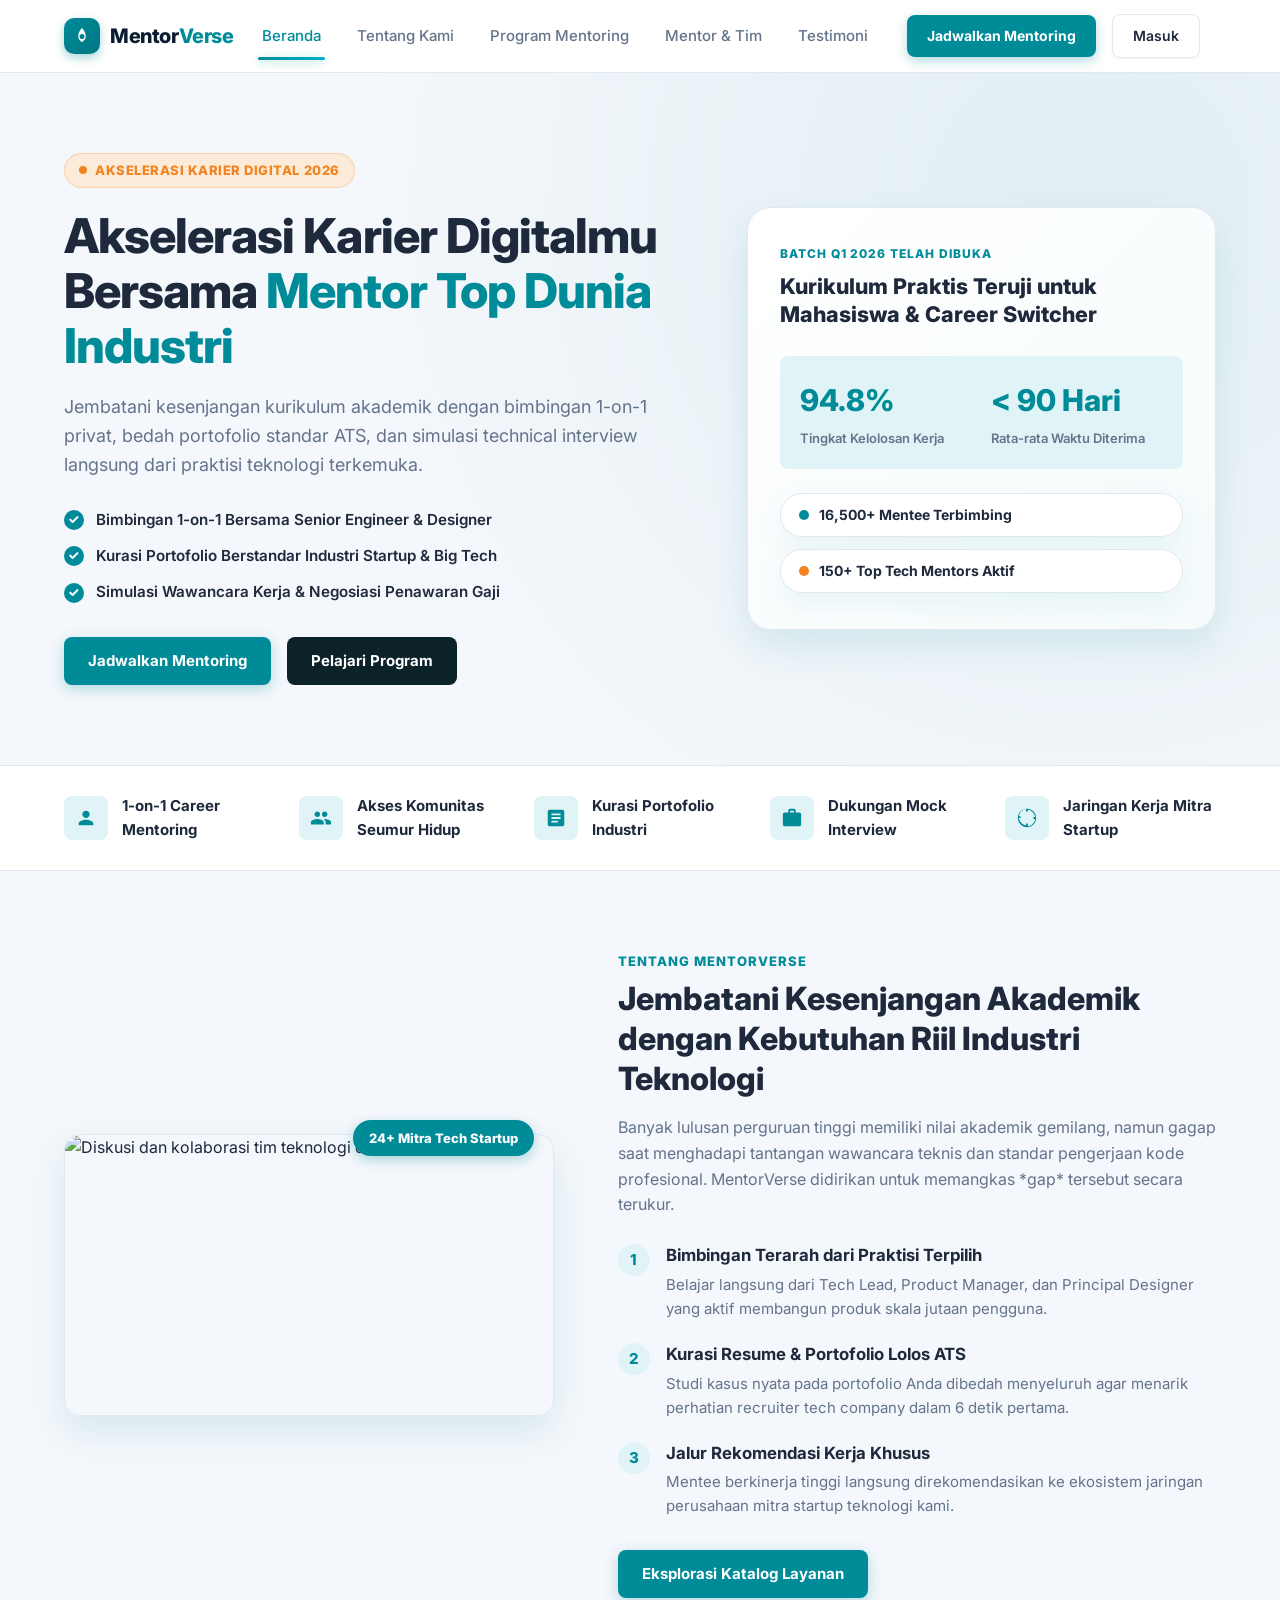
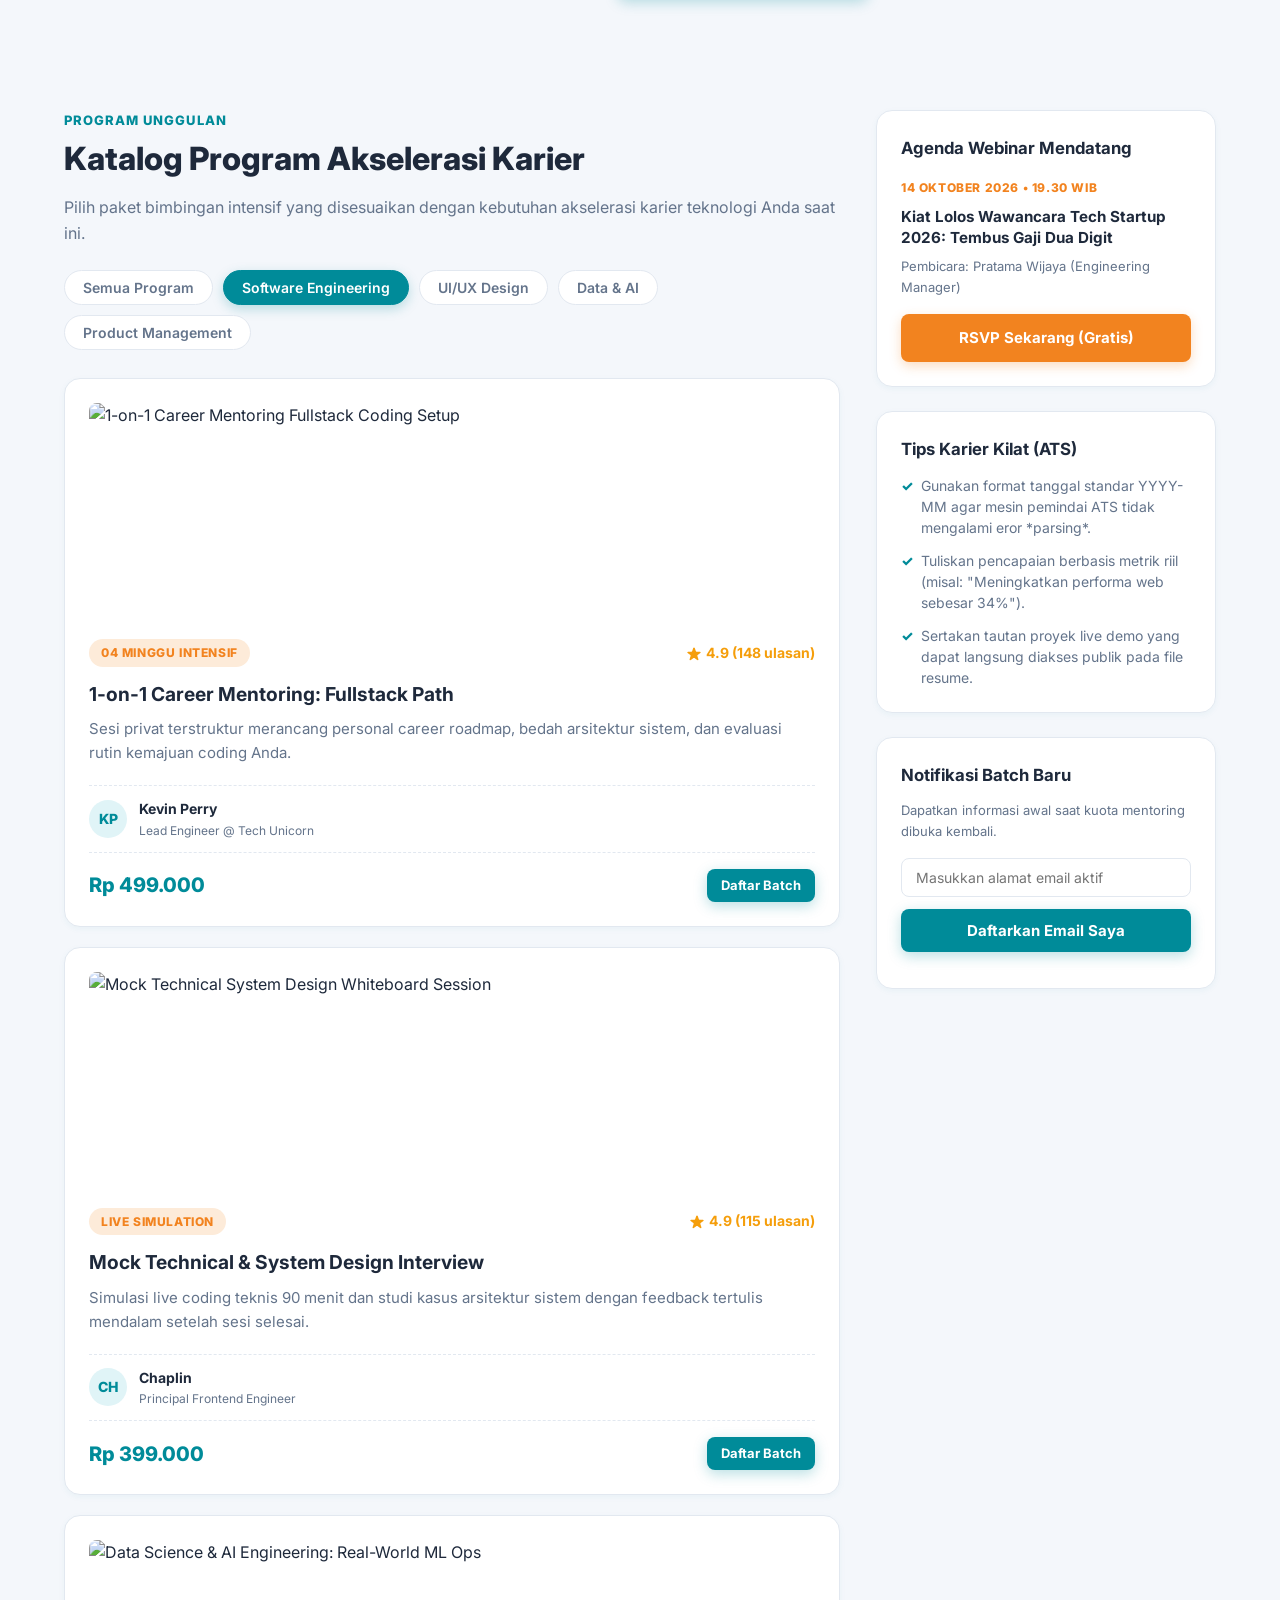
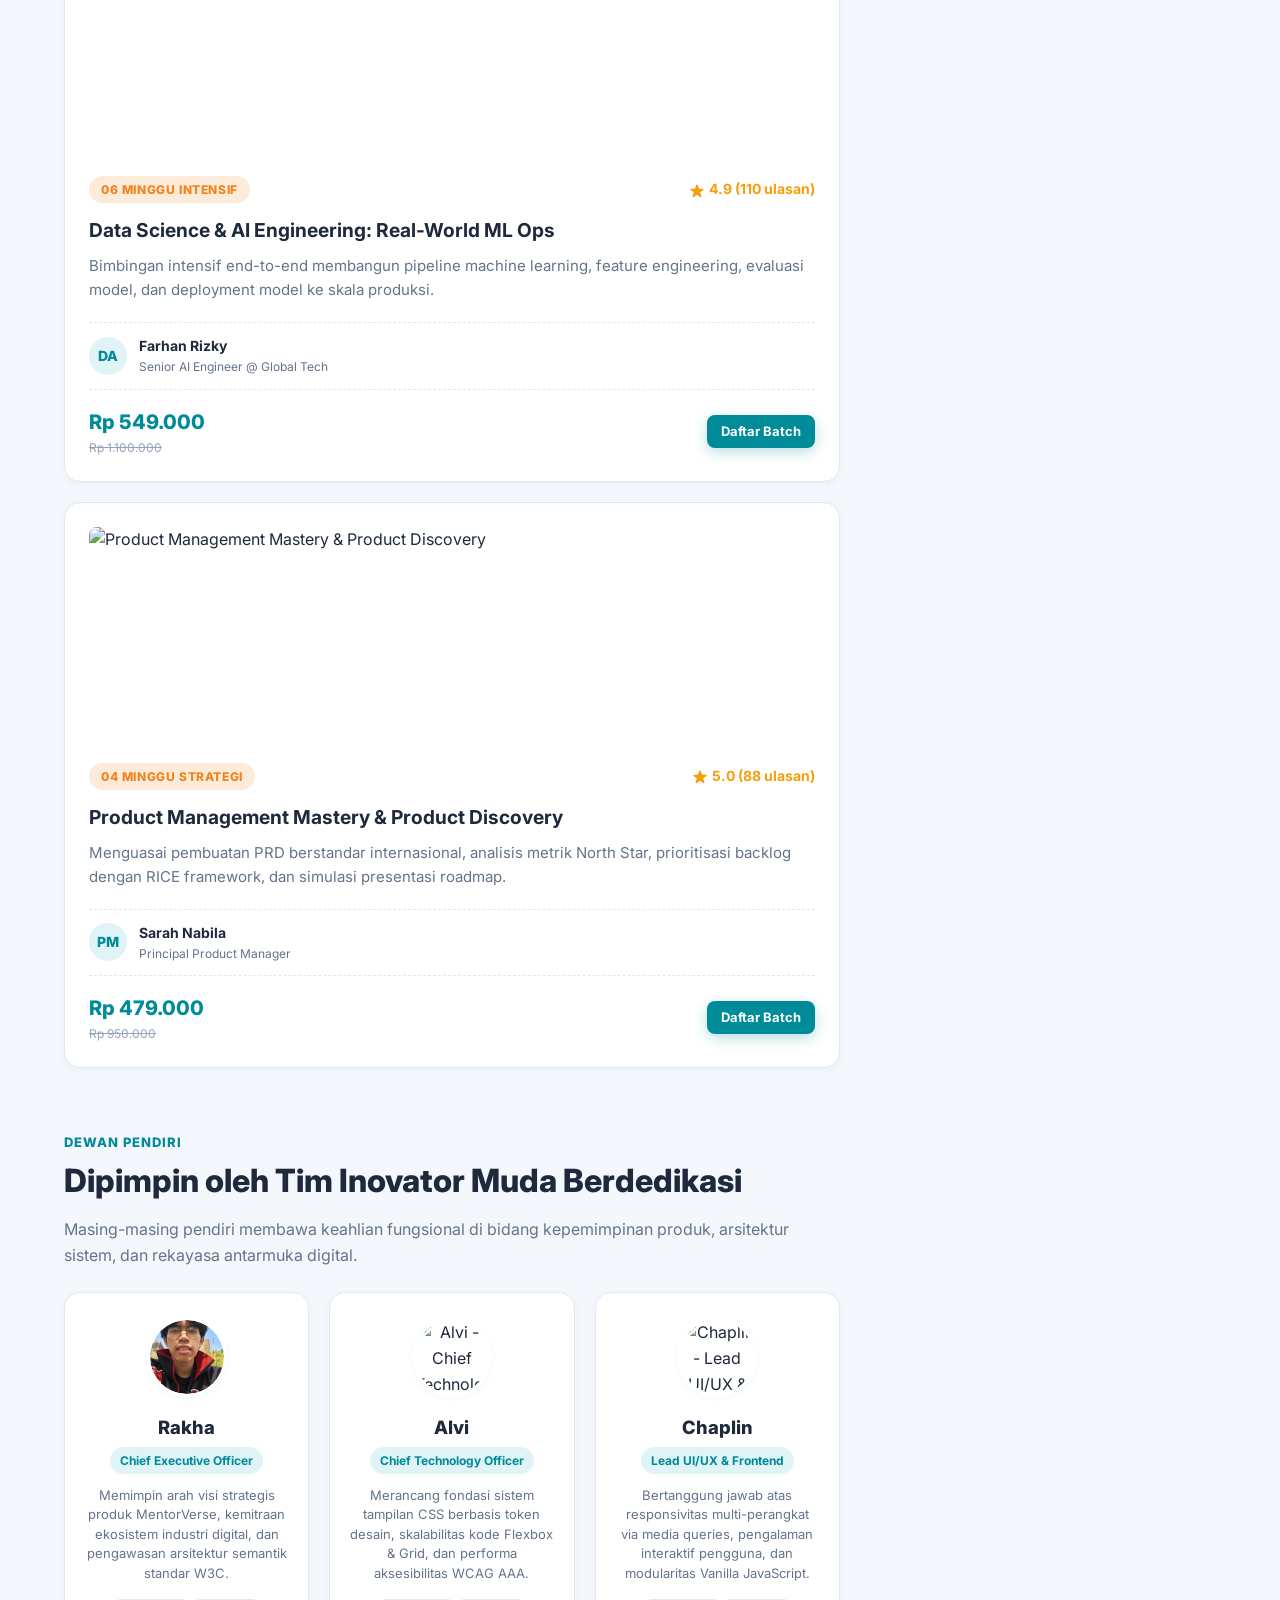
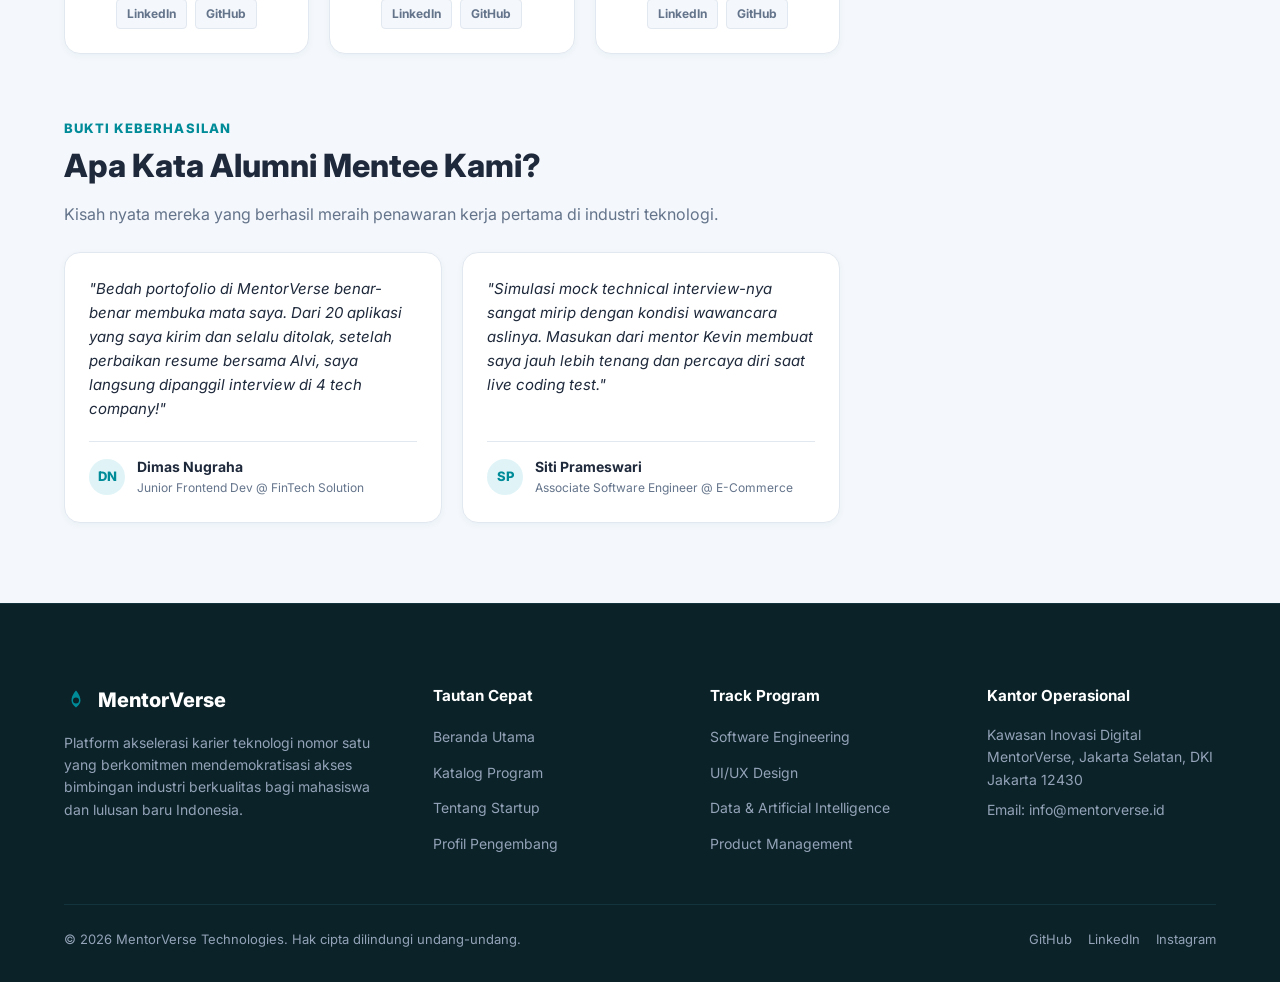
==== commit fe09f797: "update image rakha" ====
--- a/index.html
+++ b/index.html
@@ -21,11 +21,11 @@
 
 <body>
   <!-- ========================================================================
-       TOP UTILITY BAR (<header>)
-       ======================================================================== -->
+      TOP UTILITY BAR (<header>)
+      ======================================================================== -->
   <!-- ========================================================================
-       MAIN NAVIGATION BAR (<nav>)
-       ======================================================================== -->
+      MAIN NAVIGATION BAR (<nav>)
+      ======================================================================== -->
   <nav aria-label="Navigasi Utama Situs" class="main-nav-bar">
     <div class="container nav-container"><a aria-label="Beranda MentorVerse" class="brand-logo" href="#hero"
         style="display: inline-flex; align-items: center; gap: 10px; text-decoration: none;">
@@ -66,8 +66,8 @@
     </div>
   </nav>
   <!-- ========================================================================
-       MAIN CONTENT CONTAINER (<main>)
-       ======================================================================== -->
+      MAIN CONTENT CONTAINER (<main>)
+      ======================================================================== -->
   <main>
     <!-- 1. HERO SECTION (<section id="hero">) -->
     <section class="hero-section" id="hero">
@@ -465,7 +465,7 @@
               <article class="founder-card">
                 <div class="founder-avatar-frame" style="padding: 0px; overflow: hidden;"><img
                     alt="Rakha - Chief Executive Officer" class=""
-                    src="https://lh3.googleusercontent.com/aida/[base64]"
+                    src="assets/images/rakha_icon.jpeg"
                     style="width: 100%; height: 100%; object-fit: cover; border-radius: 50%; display: block;" /></div>
                 <h3 class="founder-name">Rakha</h3>
                 <span class="founder-role-badge">Chief Executive Officer</span>
@@ -592,8 +592,8 @@
     </section>
   </main>
   <!-- ========================================================================
-       FOOTER (<footer>)
-       ======================================================================== -->
+      FOOTER (<footer>)
+      ======================================================================== -->
   <footer class="main-footer">
     <div class="container">
       <div class="footer-grid">
@@ -647,8 +647,8 @@
     </div>
   </footer>
   <!-- ========================================================================
-       FLOATING BACK TO TOP BUTTON
-       ======================================================================== -->
+      FLOATING BACK TO TOP BUTTON
+      ======================================================================== -->
   <button aria-label="Kembali ke Atas" class="back-to-top-btn" id="backToTopBtn" type="button">
     <span class="tooltip-text">Kembali ke Atas</span>
     <svg aria-hidden="true" viewbox="0 0 24 24">
--- a/css/style.css
+++ b/css/style.css
@@ -0,0 +1,1150 @@
+/* ==========================================================================
+   DESIGN SYSTEM TOKENS & BASE STYLING
+   ========================================================================== */
+:root {
+  --primary: #008B99;
+  --primary-hover: #007682;
+  --primary-dark: #0A2228;
+  --primary-tint: #E0F4F7;
+  --secondary: #F2831F;
+  --secondary-hover: #D97013;
+  --secondary-tint: #FDEBD9;
+  --accent-amber: #F59E0B;
+  --success: #10B981;
+  --canvas: #F4F7FB;
+  --surface: #FFFFFF;
+  --text-primary: #1E293B;
+  --text-secondary: #64748B;
+  --border-color: #E2E8F0;
+
+  --space-xs: 4px;
+  --space-sm: 8px;
+  --space-md: 16px;
+  --space-lg: 24px;
+  --space-xl: 32px;
+  --space-2xl: 48px;
+  --space-3xl: 80px;
+
+  --radius-sm: 4px;
+  --radius-md: 8px;
+  --radius-lg: 16px;
+  --radius-xl: 24px;
+  --radius-pill: 9999px;
+
+  --shadow-sm: 0 2px 6px rgba(0, 139, 153, 0.05);
+  --shadow-md: 0 10px 30px rgba(0, 139, 153, 0.08);
+  --shadow-lg: 0 16px 36px rgba(0, 139, 153, 0.12);
+
+  --font-family: 'Inter', system-ui, -apple-system, sans-serif;
+  --transition: all 0.2s cubic-bezier(0.16, 1, 0.3, 1);
+}
+
+*, *::before, *::after {
+  box-sizing: border-box;
+  margin: 0;
+  padding: 0;
+}
+
+html {
+  scroll-behavior: smooth;
+}
+
+body {
+  font-family: var(--font-family);
+  background-color: var(--canvas);
+  color: var(--text-primary);
+  line-height: 1.6;
+  -webkit-font-smoothing: antialiased;
+  overflow-x: hidden;
+}
+
+a {
+  text-decoration: none;
+  color: inherit;
+}
+
+button {
+  font-family: inherit;
+  cursor: pointer;
+  border: none;
+  background: none;
+}
+
+.container {
+  max-width: 1200px;
+  margin: 0 auto;
+  padding: 0 24px;
+  width: 100%;
+}
+
+/* BUTTONS */
+.btn {
+  display: inline-flex;
+  align-items: center;
+  justify-content: center;
+  padding: 12px 24px;
+  border-radius: var(--radius-md);
+  font-size: 0.9375rem;
+  font-weight: 700;
+  transition: var(--transition);
+  text-align: center;
+  white-space: nowrap;
+}
+
+.btn-sm {
+  padding: 6px 14px;
+  font-size: 0.8125rem;
+}
+
+.btn-full {
+  width: 100%;
+}
+
+.btn-primary {
+  background-color: var(--primary);
+  color: #FFFFFF;
+  box-shadow: 0 4px 14px rgba(0, 139, 153, 0.28);
+}
+
+.btn-primary:hover {
+  background-color: var(--primary-hover);
+  transform: translateY(-2px);
+  box-shadow: 0 6px 20px rgba(0, 139, 153, 0.38);
+}
+
+.btn-secondary {
+  background-color: var(--primary-dark);
+  color: #FFFFFF;
+}
+
+.btn-secondary:hover {
+  background-color: #12343d;
+  transform: translateY(-2px);
+}
+
+.btn-accent {
+  background-color: var(--secondary);
+  color: #FFFFFF;
+  padding: 12px 18px;
+  box-shadow: 0 4px 12px rgba(242, 131, 31, 0.28);
+}
+
+.btn-accent:hover {
+  background-color: var(--secondary-hover);
+  transform: translateY(-1px);
+  box-shadow: 0 6px 16px rgba(242, 131, 31, 0.38);
+}
+
+.btn-outline {
+  background-color: #FFFFFF;
+  color: var(--text-primary);
+  border: 1px solid var(--border-color);
+  padding: 10px 20px;
+  border-radius: var(--radius-md);
+  font-weight: 600;
+  font-size: 0.875rem;
+}
+
+/* NAVBAR */
+.main-nav-bar {
+  background-color: rgba(255, 255, 255, 0.96);
+  backdrop-filter: blur(12px);
+  position: sticky;
+  top: 0;
+  z-index: 1000;
+  border-bottom: 1px solid var(--border-color);
+}
+
+.nav-container {
+  display: flex;
+  align-items: center;
+  justify-content: space-between;
+  height: 72px;
+  gap: 24px;
+}
+
+.brand-logo {
+  display: flex;
+  align-items: center;
+  gap: 10px;
+  font-weight: 800;
+  font-size: 1.25rem;
+  color: #0B1C30;
+}
+
+.brand-icon-box {
+  width: 36px;
+  height: 36px;
+  border-radius: 10px;
+  background: linear-gradient(135deg, var(--primary) 0%, #007682 100%);
+  display: flex;
+  align-items: center;
+  justify-content: center;
+  box-shadow: 0 4px 10px rgba(0, 139, 153, 0.35);
+}
+
+.brand-icon-box svg {
+  width: 20px;
+  height: 20px;
+  fill: #FFFFFF;
+}
+
+.brand-highlight {
+  color: var(--primary);
+}
+
+.nav-drawer {
+  display: flex;
+  align-items: center;
+  gap: 28px;
+  flex-grow: 1;
+  justify-content: space-between;
+}
+
+.nav-list {
+  display: flex;
+  align-items: center;
+  gap: 28px;
+  list-style: none;
+  position: relative;
+}
+
+.nav-slider-indicator {
+  position: absolute;
+  bottom: -4px;
+  left: 0;
+  height: 3px;
+  background: linear-gradient(90deg, var(--primary) 0%, #00b4c8 100%);
+  border-radius: var(--radius-pill);
+  box-shadow: 0 2px 8px rgba(0, 139, 153, 0.4);
+  transition: transform 0.35s cubic-bezier(0.25, 1, 0.5, 1), width 0.35s cubic-bezier(0.25, 1, 0.5, 1), opacity 0.25s ease;
+  pointer-events: none;
+  opacity: 0;
+  z-index: 2;
+}
+
+.nav-link {
+  font-size: 0.9375rem;
+  font-weight: 500;
+  color: var(--text-secondary);
+  transition: color 0.25s ease, transform 0.25s ease;
+  padding: 8px 4px;
+  display: inline-block;
+}
+
+.nav-link:hover, .nav-link.active {
+  color: var(--primary);
+}
+
+.nav-actions {
+  display: flex;
+  align-items: center;
+  gap: 16px;
+}
+
+.nav-btn-cta {
+  padding: 10px 20px;
+  font-size: 0.875rem;
+}
+
+/* HERO SECTION */
+.hero-section {
+  padding: var(--space-3xl) 0;
+  position: relative;
+  background: radial-gradient(circle at 85% 20%, rgba(0, 139, 153, 0.08) 0%, transparent 60%);
+}
+
+.hero-grid {
+  display: grid;
+  grid-template-columns: 1.15fr 0.85fr;
+  gap: 48px;
+  align-items: center;
+}
+
+.hero-badge-pill {
+  display: inline-flex;
+  align-items: center;
+  gap: 8px;
+  padding: 6px 14px;
+  border-radius: var(--radius-pill);
+  background-color: var(--secondary-tint);
+  color: var(--secondary);
+  font-size: 0.8125rem;
+  font-weight: 800;
+  letter-spacing: 0.04em;
+  margin-bottom: 20px;
+  border: 1px solid rgba(242, 131, 31, 0.25);
+}
+
+.hero-badge-dot {
+  width: 8px;
+  height: 8px;
+  border-radius: 50%;
+  background-color: var(--secondary);
+}
+
+.hero-title {
+  font-size: 3rem;
+  font-weight: 800;
+  line-height: 1.15;
+  letter-spacing: -0.02em;
+  color: var(--text-primary);
+  margin-bottom: 20px;
+}
+
+.hero-title span {
+  color: var(--primary);
+}
+
+.hero-description {
+  font-size: 1.125rem;
+  color: var(--text-secondary);
+  line-height: 1.6;
+  margin-bottom: 28px;
+}
+
+.hero-checklist {
+  list-style: none;
+  display: flex;
+  flex-direction: column;
+  gap: 12px;
+  margin-bottom: 32px;
+}
+
+.checklist-item {
+  display: flex;
+  align-items: center;
+  gap: 12px;
+  font-size: 0.95rem;
+  font-weight: 600;
+}
+
+.checklist-item svg {
+  width: 20px;
+  height: 20px;
+  fill: var(--primary);
+  flex-shrink: 0;
+}
+
+.hero-cta-group {
+  display: flex;
+  align-items: center;
+  gap: 16px;
+}
+
+.hero-visual-card {
+  background: linear-gradient(135deg, #FFFFFF 0%, #F5FBFC 100%);
+  border: 1px solid var(--border-color);
+  border-radius: var(--radius-xl);
+  padding: 36px 32px;
+  box-shadow: var(--shadow-lg);
+}
+
+.hero-card-tag {
+  font-size: 0.75rem;
+  font-weight: 800;
+  color: var(--primary);
+  letter-spacing: 0.08em;
+  display: block;
+  margin-bottom: 8px;
+}
+
+.hero-card-headline {
+  font-size: 1.35rem;
+  font-weight: 800;
+  color: var(--text-primary);
+  line-height: 1.3;
+  margin-bottom: 28px;
+}
+
+.hero-metric-row {
+  display: grid;
+  grid-template-columns: 1fr 1fr;
+  gap: 20px;
+  padding: 20px;
+  background-color: var(--primary-tint);
+  border-radius: var(--radius-md);
+  margin-bottom: 24px;
+}
+
+.metric-value {
+  font-size: 1.875rem;
+  font-weight: 800;
+  color: var(--primary);
+}
+
+.metric-label {
+  font-size: 0.8125rem;
+  font-weight: 600;
+  color: var(--text-secondary);
+  margin-top: 4px;
+}
+
+.floating-pill {
+  display: flex;
+  align-items: center;
+  gap: 10px;
+  background: #FFFFFF;
+  border: 1px solid var(--border-color);
+  border-radius: var(--radius-pill);
+  padding: 10px 18px;
+  box-shadow: var(--shadow-md);
+  font-size: 0.875rem;
+  font-weight: 700;
+  margin-top: 12px;
+  transition: var(--transition);
+}
+
+.floating-pill:hover {
+  transform: translateX(4px);
+}
+
+.floating-pill-dot {
+  width: 10px;
+  height: 10px;
+  border-radius: 50%;
+}
+.floating-pill-dot.blue { background-color: var(--primary); }
+.floating-pill-dot.coral { background-color: var(--secondary); }
+
+/* TRUST STRIP */
+.trust-strip {
+  background-color: var(--surface);
+  border-top: 1px solid var(--border-color);
+  border-bottom: 1px solid var(--border-color);
+  padding: 28px 0;
+}
+
+.trust-grid {
+  display: grid;
+  grid-template-columns: repeat(5, 1fr);
+  gap: 24px;
+}
+
+.trust-item {
+  display: flex;
+  align-items: center;
+  gap: 14px;
+  font-size: 0.9375rem;
+  font-weight: 700;
+}
+
+.trust-icon-box {
+  width: 44px;
+  height: 44px;
+  border-radius: var(--radius-md);
+  background-color: var(--primary-tint);
+  display: flex;
+  align-items: center;
+  justify-content: center;
+  flex-shrink: 0;
+}
+
+.trust-icon-box svg {
+  width: 22px;
+  height: 22px;
+  fill: var(--primary);
+}
+
+/* ABOUT SECTION */
+.about-section {
+  padding: var(--space-3xl) 0;
+}
+
+.about-grid {
+  display: grid;
+  grid-template-columns: 0.9fr 1.1fr;
+  gap: 64px;
+  align-items: center;
+}
+
+.about-collage {
+  position: relative;
+}
+
+.collage-badge {
+  display: inline-flex;
+  background-color: var(--primary);
+  color: #FFFFFF;
+  font-size: 0.8125rem;
+  font-weight: 800;
+  padding: 8px 16px;
+  border-radius: var(--radius-pill);
+  box-shadow: 0 4px 12px rgba(0, 139, 153, 0.3);
+  position: absolute;
+  top: -14px;
+  right: 20px;
+  z-index: 2;
+}
+
+.collage-card-preview {
+  overflow: hidden;
+  border-radius: var(--radius-lg);
+  box-shadow: var(--shadow-lg);
+  border: 1px solid var(--border-color);
+}
+
+.collage-img {
+  width: 100%;
+  min-height: 280px;
+  max-height: 380px;
+  object-fit: cover;
+  display: block;
+}
+
+.section-tag {
+  font-size: 0.8125rem;
+  font-weight: 800;
+  letter-spacing: 0.08em;
+  color: var(--primary);
+  text-transform: uppercase;
+  display: block;
+  margin-bottom: 8px;
+}
+
+.section-title {
+  font-size: 2rem;
+  font-weight: 800;
+  line-height: 1.25;
+  color: var(--text-primary);
+  margin-bottom: 16px;
+}
+
+.section-desc {
+  font-size: 1rem;
+  color: var(--text-secondary);
+  line-height: 1.6;
+  margin-bottom: 24px;
+}
+
+.about-mission-list {
+  display: flex;
+  flex-direction: column;
+  gap: 20px;
+  margin-bottom: 32px;
+}
+
+.about-mission-item {
+  display: flex;
+  align-items: flex-start;
+  gap: 16px;
+}
+
+.mission-bullet-num {
+  width: 32px;
+  height: 32px;
+  border-radius: 50%;
+  background-color: var(--primary-tint);
+  color: var(--primary);
+  font-weight: 800;
+  font-size: 0.9375rem;
+  display: flex;
+  align-items: center;
+  justify-content: center;
+  flex-shrink: 0;
+  margin-top: 2px;
+}
+
+.mission-text h3 {
+  font-size: 1.05rem;
+  font-weight: 700;
+  margin-bottom: 4px;
+}
+
+.mission-text p {
+  font-size: 0.9375rem;
+  color: var(--text-secondary);
+}
+
+/* 70% CONTENT vs 30% SIDEBAR LAYOUT */
+.layout-wrapper-section {
+  padding: var(--space-xl) 0 var(--space-3xl);
+}
+
+.main-sidebar-grid {
+  display: grid;
+  grid-template-columns: 1fr 340px;
+  gap: 36px;
+  align-items: start;
+}
+
+/* CATALOG & SERVICES */
+.filter-tabs-nav {
+  display: flex;
+  flex-wrap: wrap;
+  gap: 10px;
+  margin-bottom: 28px;
+}
+
+.filter-pill {
+  padding: 8px 18px;
+  border-radius: var(--radius-pill);
+  background-color: var(--surface);
+  border: 1px solid var(--border-color);
+  font-size: 0.875rem;
+  font-weight: 600;
+  color: var(--text-secondary);
+  transition: var(--transition);
+}
+
+.filter-pill:hover {
+  border-color: var(--primary);
+  color: var(--primary);
+}
+
+.filter-pill.active {
+  background-color: var(--primary);
+  color: #FFFFFF;
+  border-color: var(--primary);
+  box-shadow: 0 4px 12px rgba(0, 139, 153, 0.25);
+}
+
+.services-grid {
+  display: grid;
+  grid-template-columns: 1fr;
+  gap: 20px;
+  margin-bottom: 64px;
+}
+
+.service-card {
+  background-color: var(--surface);
+  border-radius: var(--radius-lg);
+  padding: 24px;
+  border: 1px solid var(--border-color);
+  box-shadow: var(--shadow-sm);
+  display: flex;
+  flex-direction: column;
+  justify-content: space-between;
+  gap: 20px;
+  transition: var(--transition);
+}
+
+.service-card:hover {
+  transform: translateY(-3px);
+  box-shadow: var(--shadow-md);
+  border-color: #cbd5e1;
+}
+
+.card-thumb {
+  width: 100%;
+  aspect-ratio: 16 / 9;
+  max-height: 200px;
+  overflow: hidden;
+  border-radius: var(--radius-md);
+}
+
+.card-thumb img {
+  width: 100%;
+  height: 100%;
+  object-fit: cover;
+  display: block;
+}
+
+.card-top-meta {
+  display: flex;
+  justify-content: space-between;
+  align-items: center;
+  margin-bottom: 12px;
+}
+
+.duration-tag {
+  background-color: var(--secondary-tint);
+  color: var(--secondary);
+  padding: 4px 12px;
+  border-radius: var(--radius-pill);
+  font-size: 0.75rem;
+  font-weight: 800;
+  letter-spacing: 0.05em;
+}
+
+.rating-badge {
+  display: flex;
+  align-items: center;
+  gap: 4px;
+  color: var(--accent-amber);
+  font-size: 0.875rem;
+  font-weight: 700;
+}
+
+.rating-badge svg {
+  width: 16px;
+  height: 16px;
+  fill: var(--accent-amber);
+}
+
+.service-card-title {
+  font-size: 1.2rem;
+  font-weight: 700;
+  margin-bottom: 8px;
+}
+
+.service-card-desc {
+  font-size: 0.9375rem;
+  color: var(--text-secondary);
+}
+
+.mentor-profile-strip {
+  display: flex;
+  align-items: center;
+  gap: 12px;
+  padding: 12px 0;
+  border-top: 1px dashed var(--border-color);
+  border-bottom: 1px dashed var(--border-color);
+  margin-bottom: 16px;
+}
+
+.mentor-avatar {
+  width: 38px;
+  height: 38px;
+  border-radius: 50%;
+  background-color: var(--primary-tint);
+  color: var(--primary);
+  font-weight: 800;
+  font-size: 0.875rem;
+  display: flex;
+  align-items: center;
+  justify-content: center;
+}
+
+.mentor-meta-info h4 {
+  font-size: 0.875rem;
+  font-weight: 700;
+}
+
+.mentor-meta-info p {
+  font-size: 0.75rem;
+  color: var(--text-secondary);
+}
+
+.card-footer-row {
+  display: flex;
+  align-items: center;
+  justify-content: space-between;
+}
+
+.price-tag {
+  font-size: 1.25rem;
+  font-weight: 800;
+  color: var(--primary);
+}
+
+.price-strikethrough {
+  font-size: 0.75rem;
+  color: #94A3B8;
+  text-decoration: line-through;
+  display: block;
+}
+
+/* FOUNDERS */
+#founders {
+  margin-bottom: 64px;
+}
+
+.founders-grid {
+  display: grid;
+  grid-template-columns: repeat(3, 1fr);
+  gap: 20px;
+  margin-top: 24px;
+}
+
+.founder-card {
+  background-color: var(--surface);
+  border-radius: var(--radius-lg);
+  padding: 24px 20px;
+  border: 1px solid var(--border-color);
+  box-shadow: var(--shadow-sm);
+  display: flex;
+  flex-direction: column;
+  align-items: center;
+  text-align: center;
+  transition: var(--transition);
+}
+
+.founder-card:hover {
+  transform: translateY(-3px);
+  box-shadow: var(--shadow-md);
+}
+
+.founder-avatar-frame {
+  width: 80px;
+  height: 80px;
+  border-radius: 50%;
+  overflow: hidden;
+  margin-bottom: 16px;
+  border: 3px solid #FFFFFF;
+  box-shadow: var(--shadow-sm);
+}
+
+.founder-avatar-frame img {
+  width: 100%;
+  height: 100%;
+  object-fit: cover;
+  display: block;
+}
+
+.founder-name {
+  font-size: 1.15rem;
+  font-weight: 800;
+  margin-bottom: 4px;
+}
+
+.founder-role-badge {
+  font-size: 0.75rem;
+  font-weight: 700;
+  color: var(--primary);
+  background-color: var(--primary-tint);
+  padding: 4px 10px;
+  border-radius: var(--radius-pill);
+  margin-bottom: 12px;
+  display: inline-block;
+}
+
+.founder-bio {
+  font-size: 0.8125rem;
+  color: var(--text-secondary);
+  line-height: 1.5;
+  margin-bottom: 16px;
+  flex-grow: 1;
+}
+
+.founder-social-links {
+  display: flex;
+  gap: 8px;
+}
+
+.social-btn {
+  font-size: 0.75rem;
+  font-weight: 700;
+  color: var(--text-secondary);
+  background-color: var(--canvas);
+  padding: 4px 10px;
+  border-radius: var(--radius-sm);
+  border: 1px solid var(--border-color);
+  transition: var(--transition);
+}
+
+.social-btn:hover {
+  background-color: var(--primary);
+  color: #FFFFFF;
+  border-color: var(--primary);
+}
+
+/* TESTIMONIALS */
+.testimonials-grid {
+  display: grid;
+  grid-template-columns: 1fr 1fr;
+  gap: 20px;
+  margin-top: 24px;
+}
+
+.testimonial-figure {
+  background-color: var(--surface);
+  border-radius: var(--radius-lg);
+  padding: 24px;
+  border: 1px solid var(--border-color);
+  box-shadow: var(--shadow-sm);
+  display: flex;
+  flex-direction: column;
+  justify-content: space-between;
+}
+
+.testimonial-quote {
+  font-size: 0.9375rem;
+  font-style: italic;
+  line-height: 1.6;
+  margin-bottom: 20px;
+}
+
+.testimonial-author {
+  display: flex;
+  align-items: center;
+  gap: 12px;
+  padding-top: 14px;
+  border-top: 1px solid var(--border-color);
+}
+
+.author-initial {
+  width: 36px;
+  height: 36px;
+  border-radius: 50%;
+  background-color: var(--primary-tint);
+  color: var(--primary);
+  font-weight: 800;
+  font-size: 0.8125rem;
+  display: flex;
+  align-items: center;
+  justify-content: center;
+}
+
+.author-info h4 {
+  font-size: 0.875rem;
+  font-weight: 700;
+}
+
+.author-info p {
+  font-size: 0.75rem;
+  color: var(--text-secondary);
+}
+
+/* SIDEBAR */
+.sidebar {
+  display: flex;
+  flex-direction: column;
+  gap: 24px;
+  position: sticky;
+  top: 96px;
+}
+
+.sidebar-widget {
+  background-color: var(--surface);
+  border-radius: var(--radius-lg);
+  padding: 24px;
+  border: 1px solid var(--border-color);
+  box-shadow: var(--shadow-sm);
+}
+
+.sidebar-widget.widget-featured {
+  background: linear-gradient(145deg, #FFFFFF 0%, #F5FBFC 100%);
+  border: 1px solid #B8E5EB;
+}
+
+.widget-header {
+  margin-bottom: 12px;
+}
+
+.widget-title {
+  font-size: 1.05rem;
+  font-weight: 700;
+}
+
+.webinar-date-badge {
+  display: inline-block;
+  font-size: 0.75rem;
+  font-weight: 800;
+  color: var(--secondary);
+  margin-bottom: 8px;
+  letter-spacing: 0.05em;
+}
+
+.webinar-topic {
+  font-size: 0.95rem;
+  font-weight: 700;
+  line-height: 1.4;
+  margin-bottom: 8px;
+}
+
+.webinar-speaker {
+  font-size: 0.8125rem;
+  color: var(--text-secondary);
+  margin-bottom: 16px;
+}
+
+.tips-list {
+  list-style: none;
+  display: flex;
+  flex-direction: column;
+  gap: 12px;
+}
+
+.tip-item {
+  font-size: 0.875rem;
+  color: var(--text-secondary);
+  line-height: 1.5;
+  position: relative;
+  padding-left: 20px;
+}
+
+.tip-item::before {
+  content: "✓";
+  position: absolute;
+  left: 0;
+  top: 0;
+  color: var(--primary);
+  font-weight: 800;
+}
+
+.newsletter-subtext {
+  font-size: 0.8125rem;
+  color: var(--text-secondary);
+  margin-bottom: var(--space-md);
+}
+
+.newsletter-form {
+  display: flex;
+  flex-direction: column;
+  gap: 12px;
+}
+
+.form-group input {
+  width: 100%;
+  padding: 10px 14px;
+  border: 1px solid var(--border-color);
+  border-radius: var(--radius-md);
+  font-size: 0.875rem;
+  font-family: inherit;
+  outline: none;
+  transition: var(--transition);
+}
+
+.form-group input:focus {
+  border-color: var(--primary);
+  box-shadow: 0 0 0 3px rgba(0, 139, 153, 0.15);
+}
+
+.form-feedback {
+  font-size: 0.75rem;
+  line-height: 1.4;
+}
+
+.form-feedback.error { color: #E11D48; }
+.form-feedback.success { color: var(--primary); }
+
+/* FOOTER */
+.main-footer {
+  background-color: var(--primary-dark);
+  color: #94A3B8;
+  padding: var(--space-3xl) 0 var(--space-xl);
+  border-top: 1px solid #13343C;
+}
+
+.footer-grid {
+  display: grid;
+  grid-template-columns: 1.4fr repeat(3, 1fr);
+  gap: 48px;
+  margin-bottom: 48px;
+}
+
+.footer-col-brand .brand-logo {
+  color: #FFFFFF;
+  margin-bottom: 16px;
+}
+
+.footer-col-brand .brand-logo svg {
+  width: 24px;
+  height: 24px;
+  fill: var(--primary);
+}
+
+.footer-col-brand p {
+  font-size: 0.875rem;
+  line-height: 1.6;
+  max-width: 320px;
+}
+
+.footer-title {
+  color: #FFFFFF;
+  font-size: 0.95rem;
+  font-weight: 700;
+  margin-bottom: 16px;
+}
+
+.footer-links {
+  list-style: none;
+  display: flex;
+  flex-direction: column;
+  gap: 10px;
+}
+
+.footer-link {
+  font-size: 0.875rem;
+  color: #94A3B8;
+  transition: var(--transition);
+}
+
+.footer-link:hover {
+  color: #FFFFFF;
+}
+
+.office-text {
+  font-size: 0.875rem;
+  margin-bottom: 8px;
+}
+
+.office-email {
+  font-size: 0.875rem;
+}
+
+.footer-bottom-row {
+  padding-top: 24px;
+  border-top: 1px solid #13343C;
+  display: flex;
+  justify-content: space-between;
+  align-items: center;
+  font-size: 0.8125rem;
+}
+
+.footer-social-icons {
+  display: flex;
+  gap: 16px;
+}
+
+.footer-social-icons a {
+  color: #94A3B8;
+  transition: var(--transition);
+}
+
+.footer-social-icons a:hover {
+  color: #FFFFFF;
+}
+
+/* BACK TO TOP BUTTON */
+.back-to-top-btn {
+  position: fixed;
+  bottom: 32px;
+  right: 32px;
+  width: 48px;
+  height: 48px;
+  border-radius: 50%;
+  background: linear-gradient(135deg, #008B99 0%, #006670 100%);
+  color: #FFFFFF;
+  display: flex;
+  align-items: center;
+  justify-content: center;
+  box-shadow: 0 8px 24px rgba(0, 105, 115, 0.35);
+  border: 1px solid rgba(255, 255, 255, 0.2);
+  z-index: 999;
+  cursor: pointer;
+  opacity: 0;
+  visibility: hidden;
+  transform: translateY(16px) scale(0.9);
+  transition: all 0.35s cubic-bezier(0.16, 1, 0.3, 1);
+}
+
+.back-to-top-btn.is-visible {
+  opacity: 1;
+  visibility: visible;
+  transform: translateY(0) scale(1);
+}
+
+.back-to-top-btn:hover {
+  transform: translateY(-4px) scale(1.05);
+}
+
+.back-to-top-btn svg {
+  width: 24px;
+  height: 24px;
+  fill: #FFFFFF;
+}
+
+.back-to-top-btn .tooltip-text {
+  position: absolute;
+  right: calc(100% + 12px);
+  top: 50%;
+  transform: translateY(-50%);
+  background: rgba(10, 34, 40, 0.92);
+  color: #FFFFFF;
+  font-size: 0.75rem;
+  font-weight: 600;
+  padding: 6px 12px;
+  border-radius: 6px;
+  white-space: nowrap;
+  pointer-events: none;
+  opacity: 0;
+  visibility: hidden;
+  transition: opacity 0.2s ease;
+}
+
+.back-to-top-btn:hover .tooltip-text {
+  opacity: 1;
+  visibility: visible;
+}
--- a/css/responsive.css
+++ b/css/responsive.css
@@ -0,0 +1,122 @@
+/* ==========================================================================
+   MOBILE-FIRST MEDIA QUERIES & RESPONSIVE BREAKPOINTS
+   ========================================================================== */
+
+/* Tablet (max-width: 1024px) */
+@media (max-width: 1024px) {
+  .main-sidebar-grid {
+    grid-template-columns: 1fr;
+  }
+  .trust-grid {
+    grid-template-columns: repeat(3, 1fr);
+  }
+  .founders-grid {
+    grid-template-columns: repeat(2, 1fr);
+  }
+}
+
+/* Mobile (max-width: 768px) */
+@media (max-width: 768px) {
+  .nav-drawer {
+    display: none;
+  }
+
+  .nav-drawer.is-active {
+    display: flex;
+    flex-direction: column;
+    align-items: stretch;
+    position: absolute;
+    top: 72px;
+    left: 0;
+    right: 0;
+    background-color: #FFFFFF;
+    padding: 24px;
+    box-shadow: var(--shadow-lg);
+    border-bottom: 1px solid var(--border-color);
+    gap: 16px;
+  }
+
+  .nav-list {
+    flex-direction: column;
+    align-items: flex-start;
+    gap: 16px;
+  }
+
+  .nav-slider-indicator {
+    display: none;
+  }
+
+  .mobile-menu-toggle {
+    display: flex;
+    flex-direction: column;
+    gap: 5px;
+    width: 28px;
+    height: 24px;
+    cursor: pointer;
+  }
+
+  .mobile-menu-toggle span {
+    display: block;
+    height: 3px;
+    width: 100%;
+    background-color: var(--text-primary);
+    border-radius: var(--radius-pill);
+    transition: var(--transition);
+  }
+
+  .hero-grid {
+    grid-template-columns: 1fr;
+    gap: 36px;
+  }
+
+  .hero-title {
+    font-size: 2.25rem;
+  }
+
+  .about-grid {
+    grid-template-columns: 1fr;
+    gap: 36px;
+  }
+
+  .trust-grid {
+    grid-template-columns: 1fr;
+  }
+
+  .founders-grid {
+    grid-template-columns: 1fr;
+  }
+
+  .testimonials-grid {
+    grid-template-columns: 1fr;
+  }
+
+  .footer-grid {
+    grid-template-columns: 1fr;
+    gap: 32px;
+  }
+
+  .hero-cta-group {
+    flex-direction: column;
+    align-items: stretch;
+  }
+
+  .back-to-top-btn {
+    bottom: 20px;
+    right: 20px;
+    width: 44px;
+    height: 44px;
+  }
+}
+
+/* Reduced Motion Preferences */
+@media (prefers-reduced-motion: reduce) {
+  *, *::before, *::after {
+    animation-duration: 0.01ms !important;
+    animation-iteration-count: 1 !important;
+    transition-duration: 0.01ms !important;
+    scroll-behavior: auto !important;
+  }
+  .nav-slider-indicator, .back-to-top-btn {
+    transition: none !important;
+  }
+}
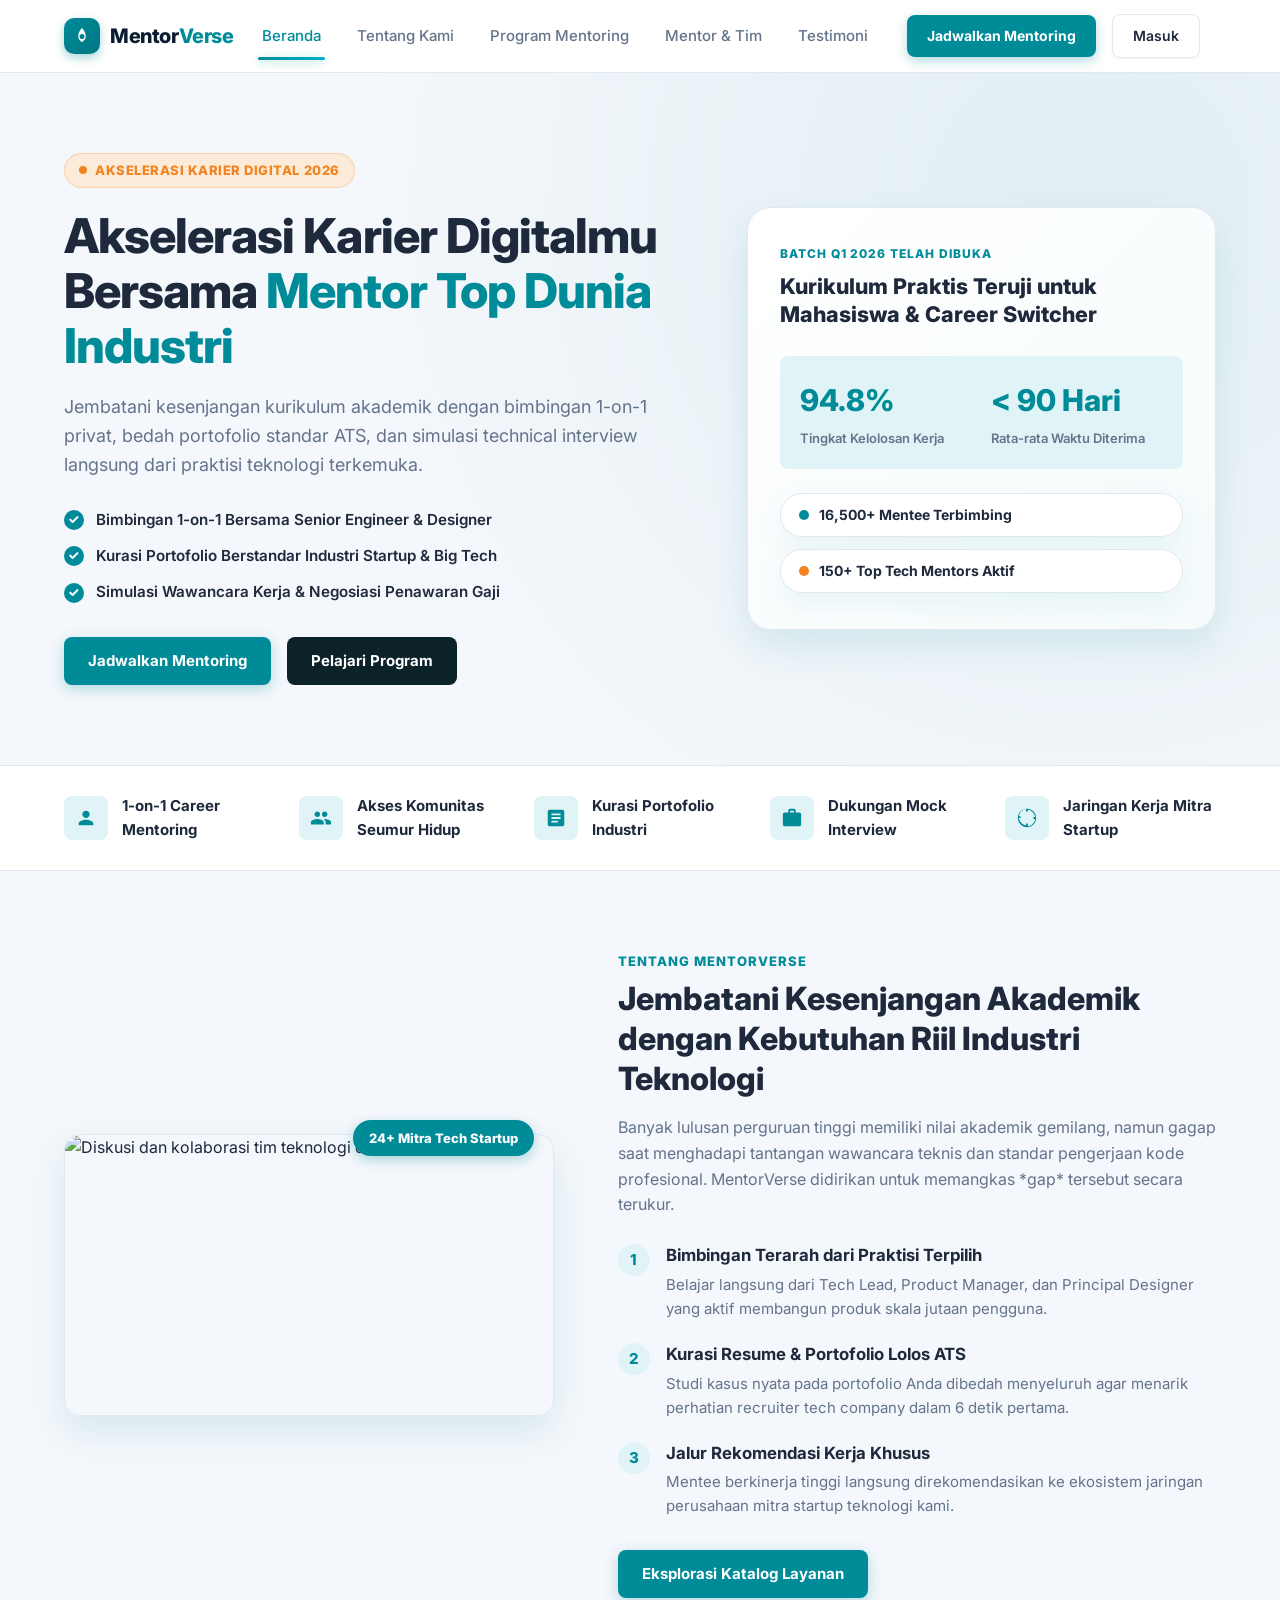
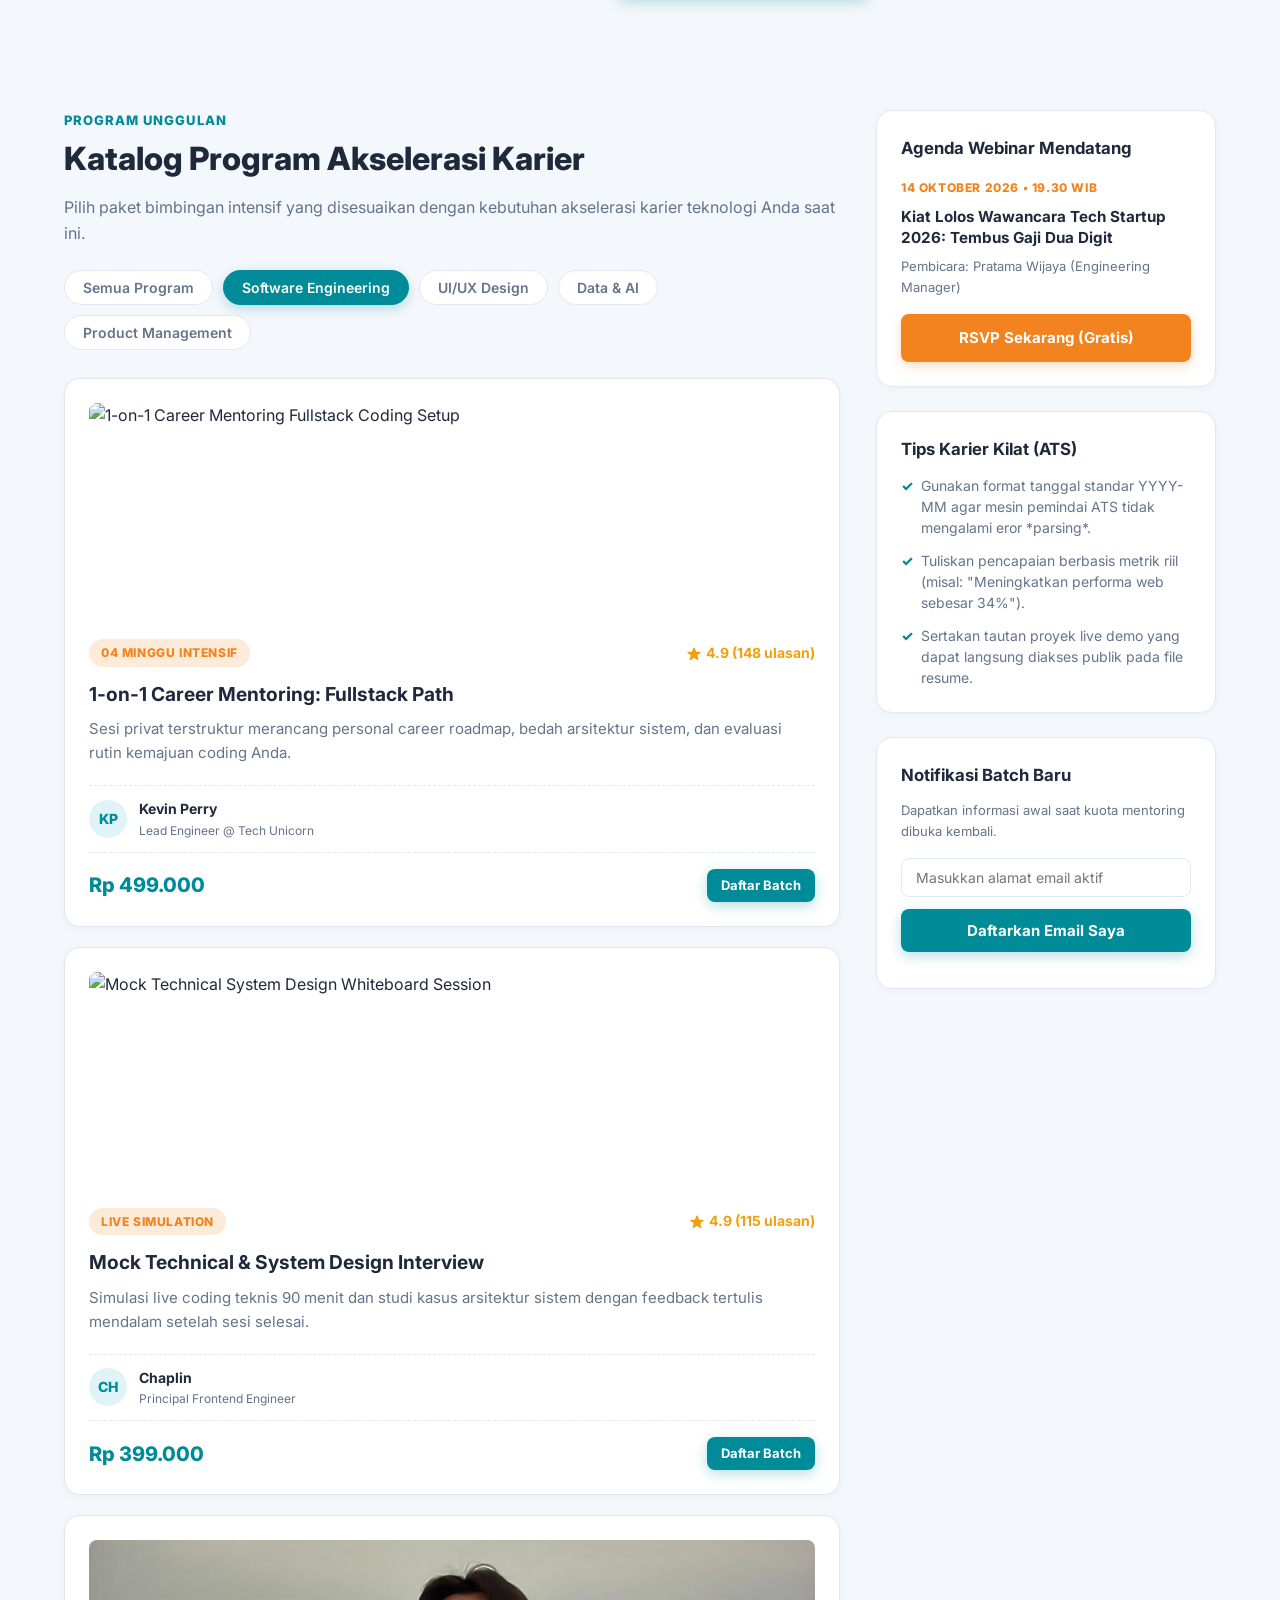
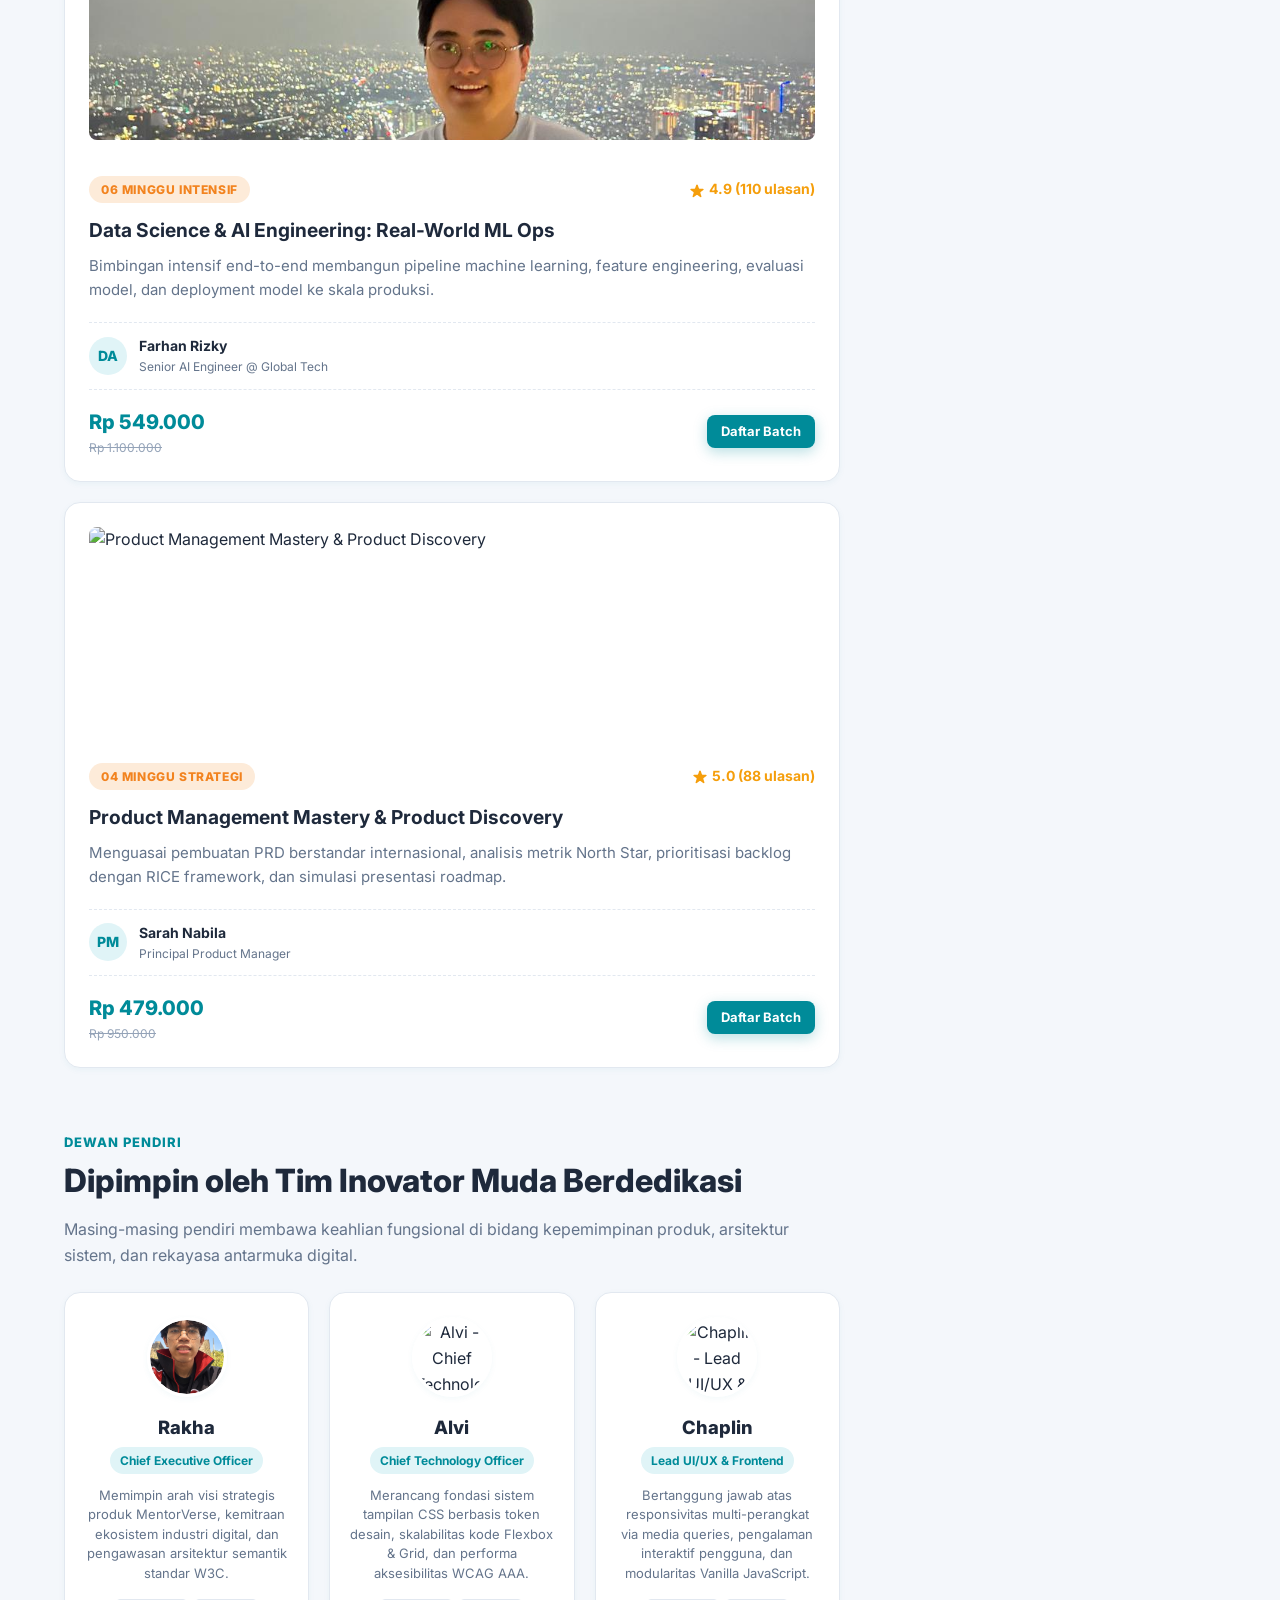
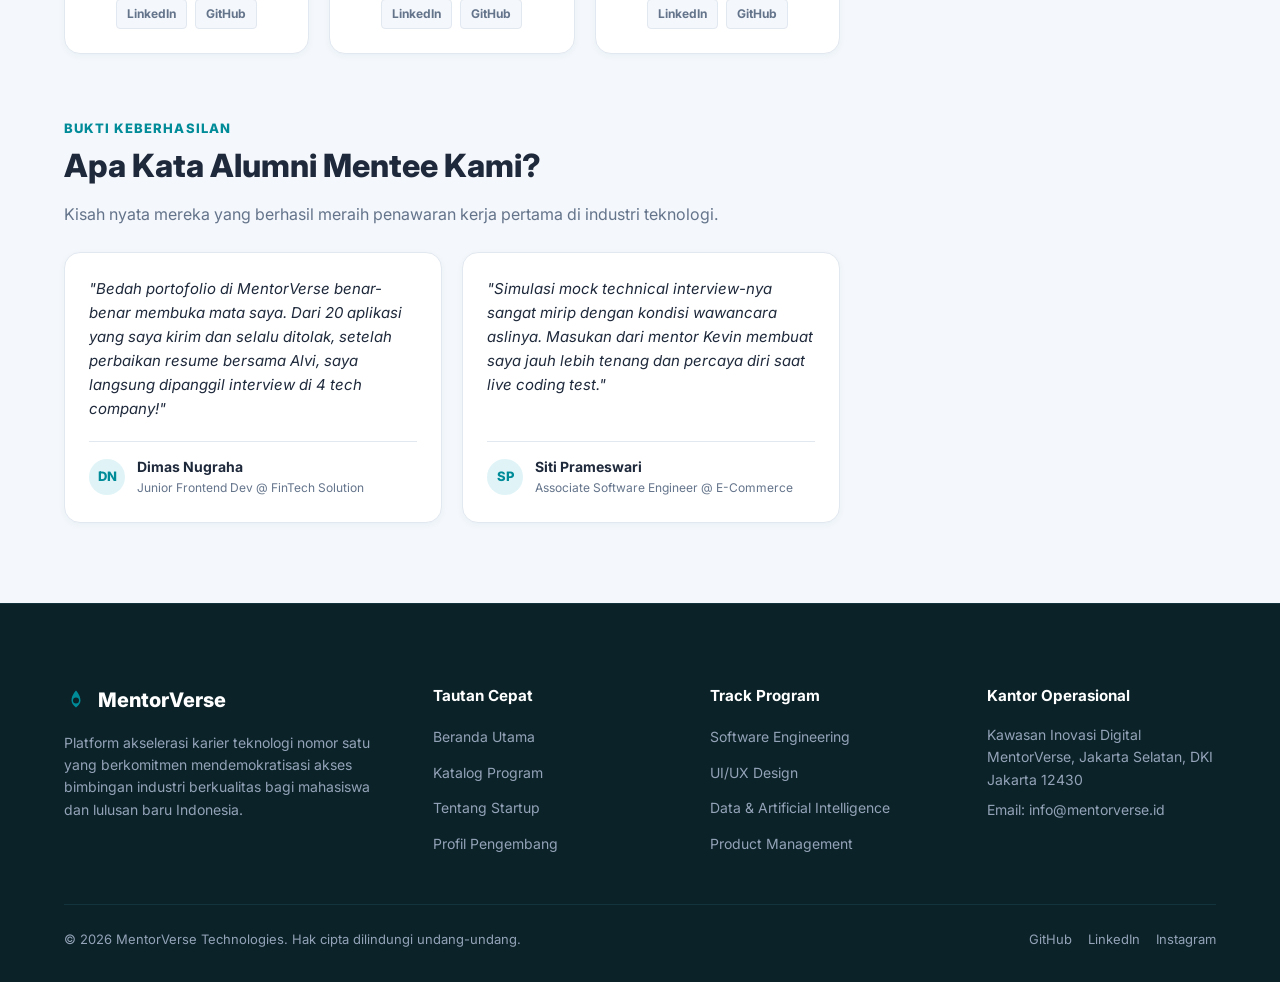
==== commit cedc6047: "terbaru" ====
--- a/index.html
+++ b/index.html
@@ -386,7 +386,7 @@
                 <div
                   style="width: 100%; aspect-ratio: 16 / 9; max-height: 200px; overflow: hidden; border-radius: 8px; margin-bottom: 16px; position: relative;">
                   <img alt="Data Science &amp; AI Engineering: Real-World ML Ops" class=""
-                    src="https://lh3.googleusercontent.com/aida-public/[base64]"
+                    src="assets/images/Foto Chaplin.jpeg"
                     style="width: 100%; height: 100%; object-fit: cover; display: block;" /></div>
                 <div>
                   <div class="card-top-meta"><span class="duration-tag">06 MINGGU INTENSIF</span>
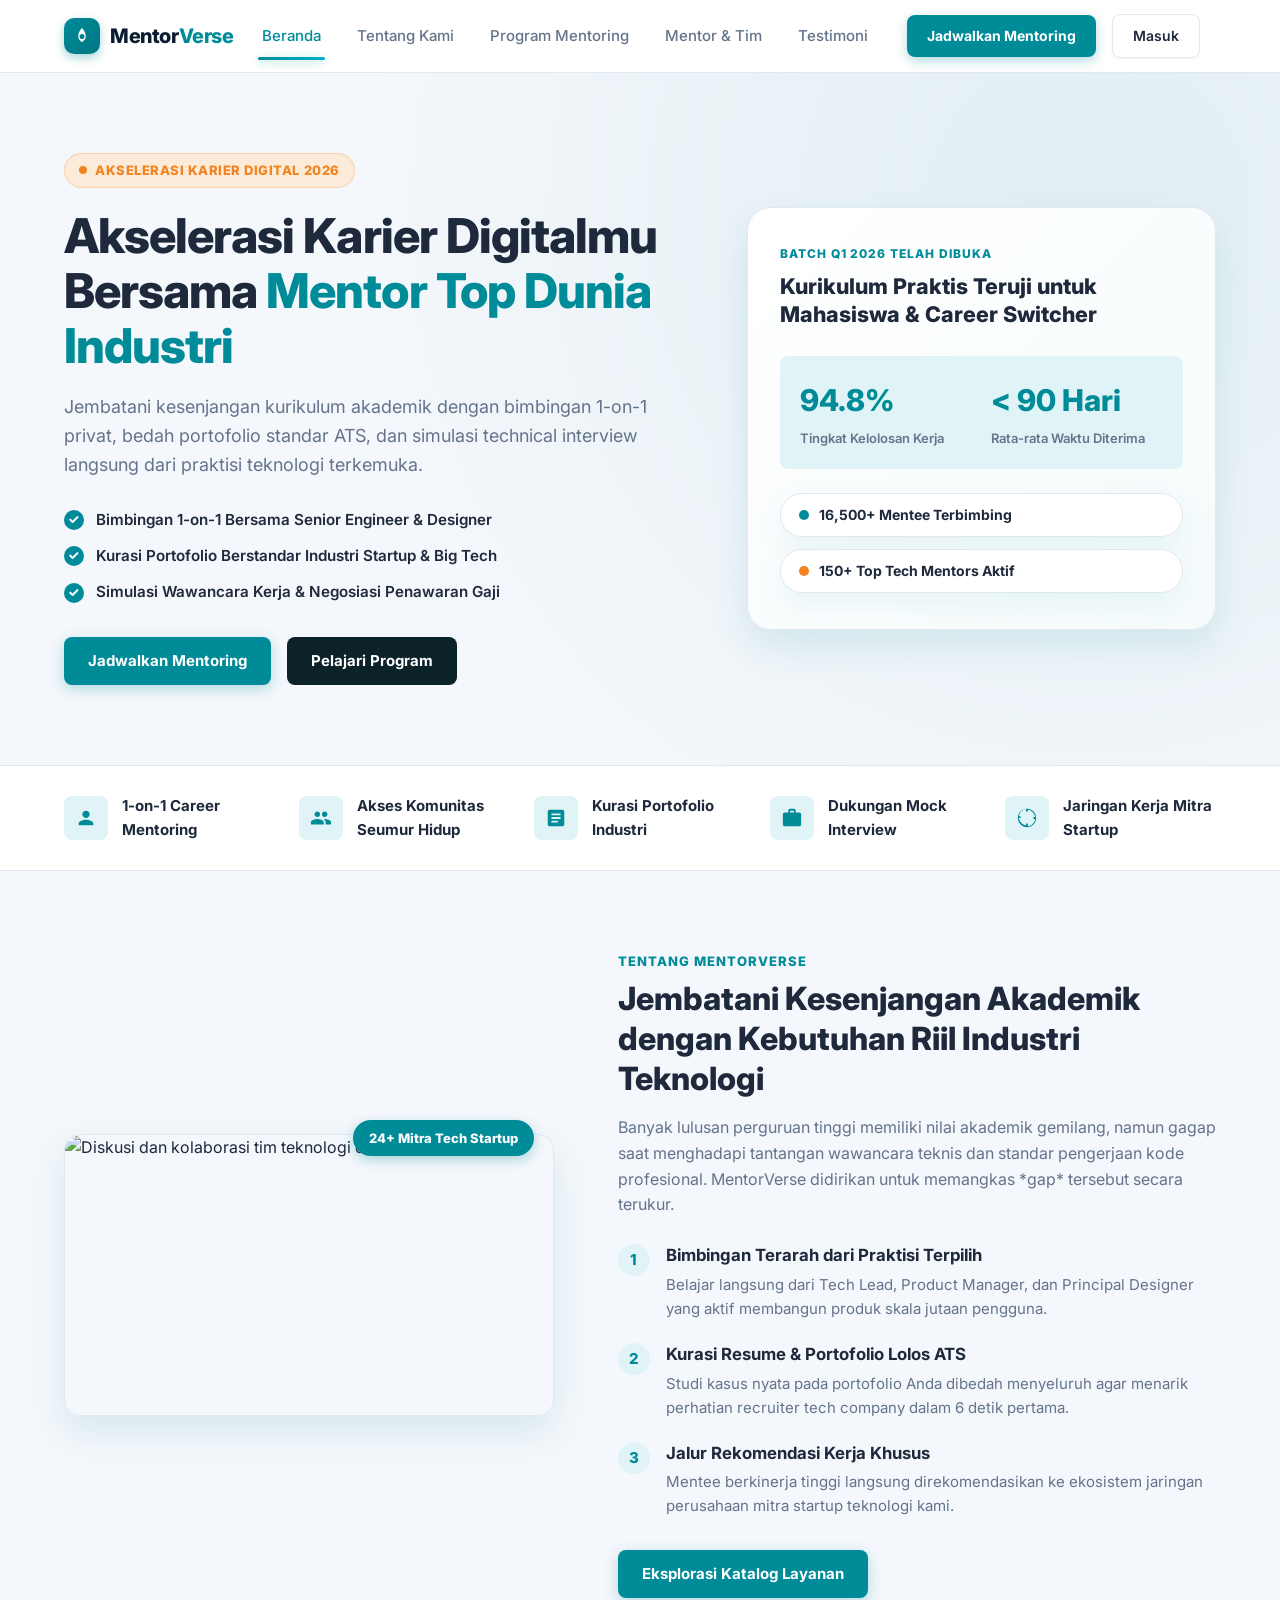
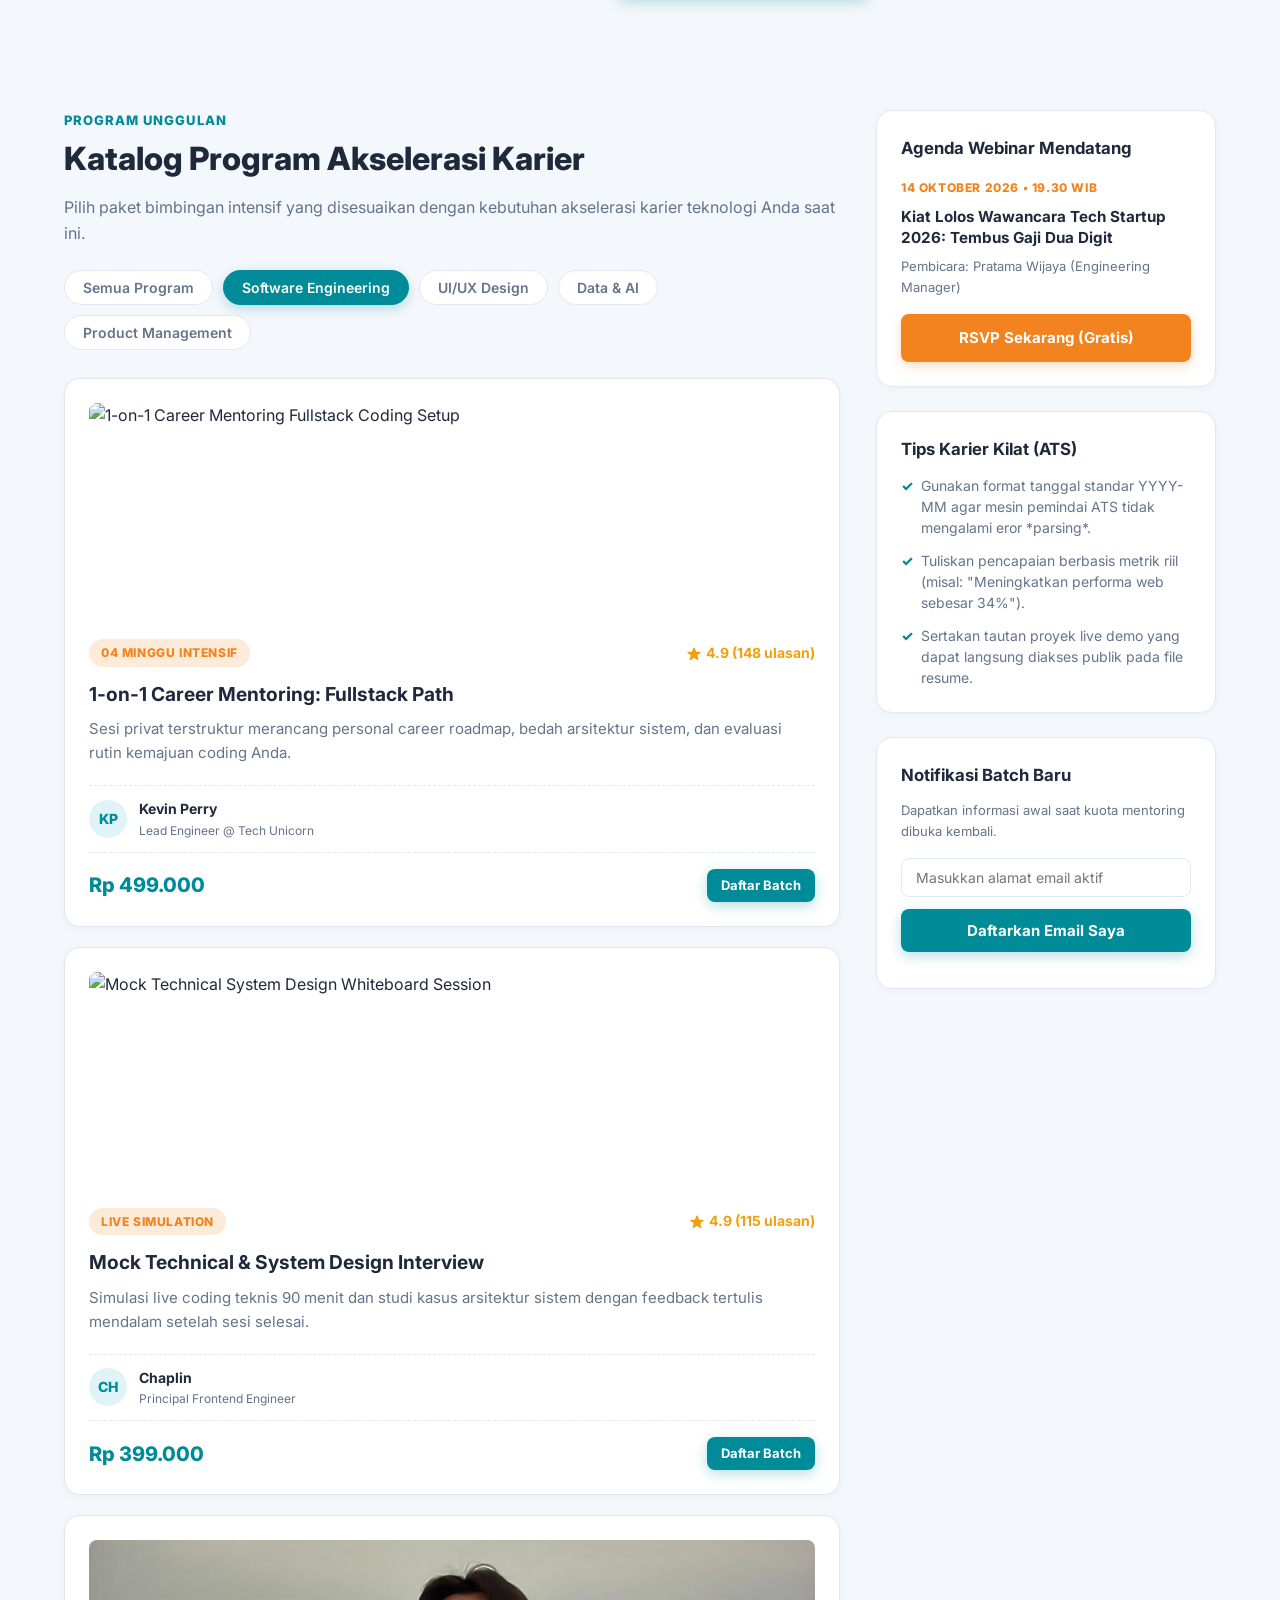
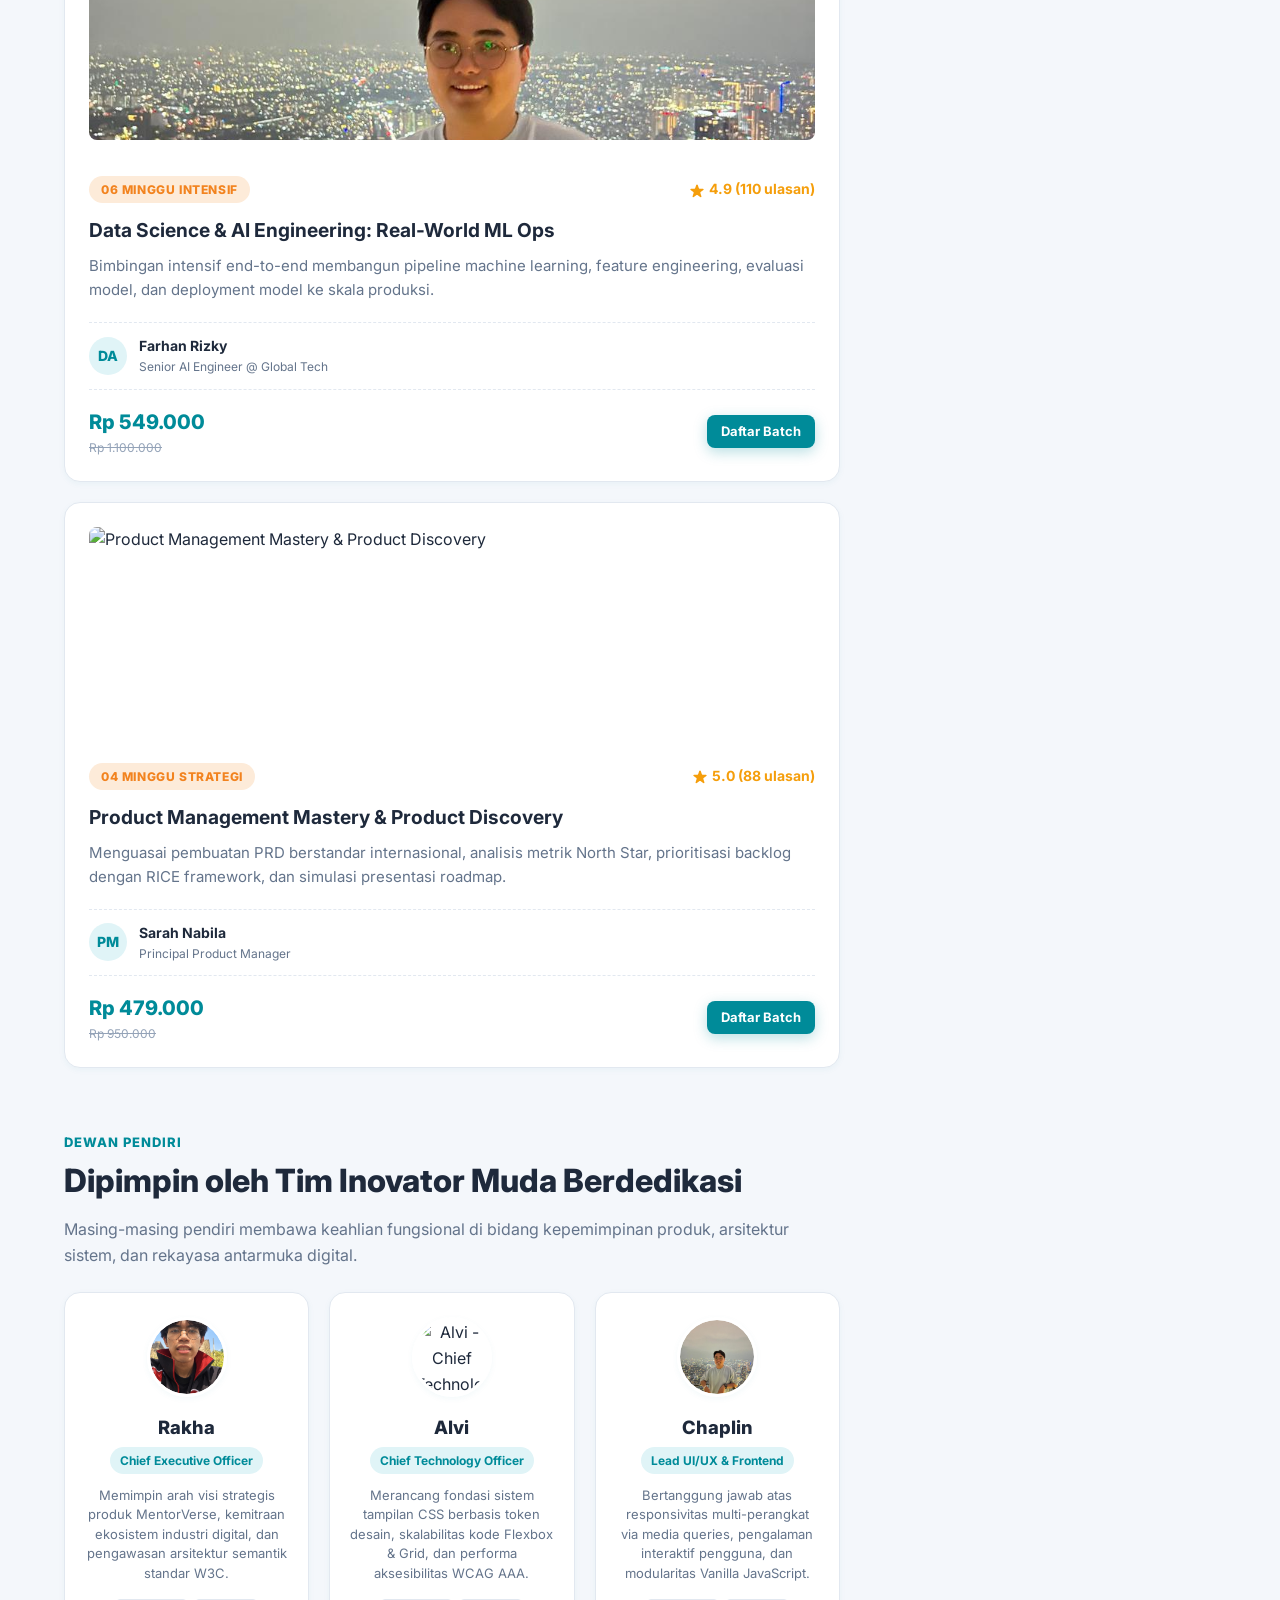
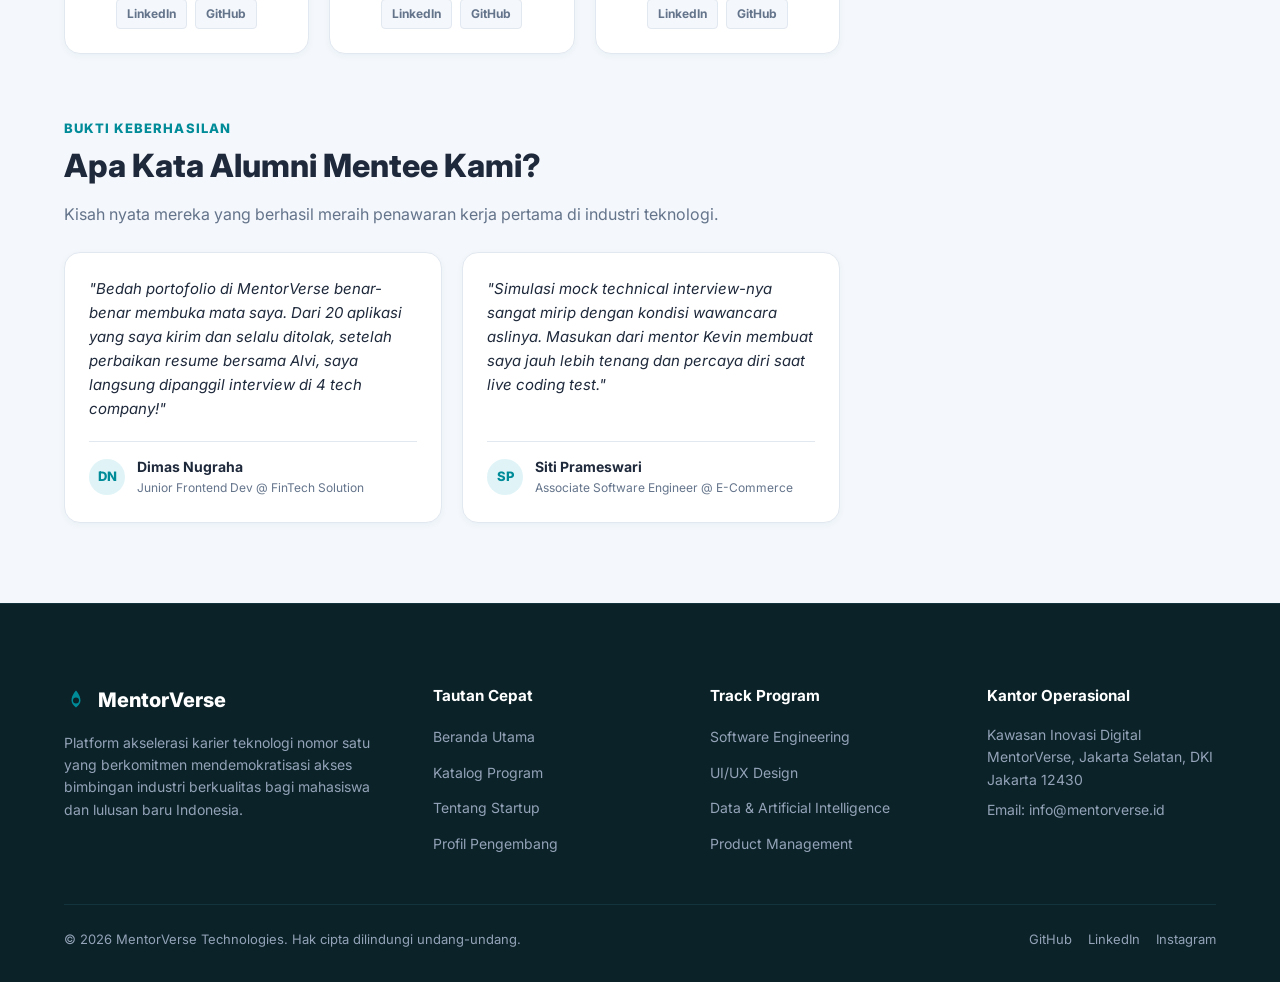
==== commit a414e464: "Terbaru" ====
--- a/index.html
+++ b/index.html
@@ -495,7 +495,7 @@
               <article class="founder-card">
                 <div class="founder-avatar-frame" style="padding: 0px; overflow: hidden;"><img
                     alt="Chaplin - Lead UI/UX &amp; Frontend" class=""
-                    src="https://lh3.googleusercontent.com/aida/[base64]"
+                    src="assets/images/Foto Chaplin.jpeg"
                     style="width: 100%; height: 100%; object-fit: cover; border-radius: 50%; display: block;" /></div>
                 <h3 class="founder-name">Chaplin</h3>
                 <span class="founder-role-badge">Lead UI/UX &amp; Frontend</span>
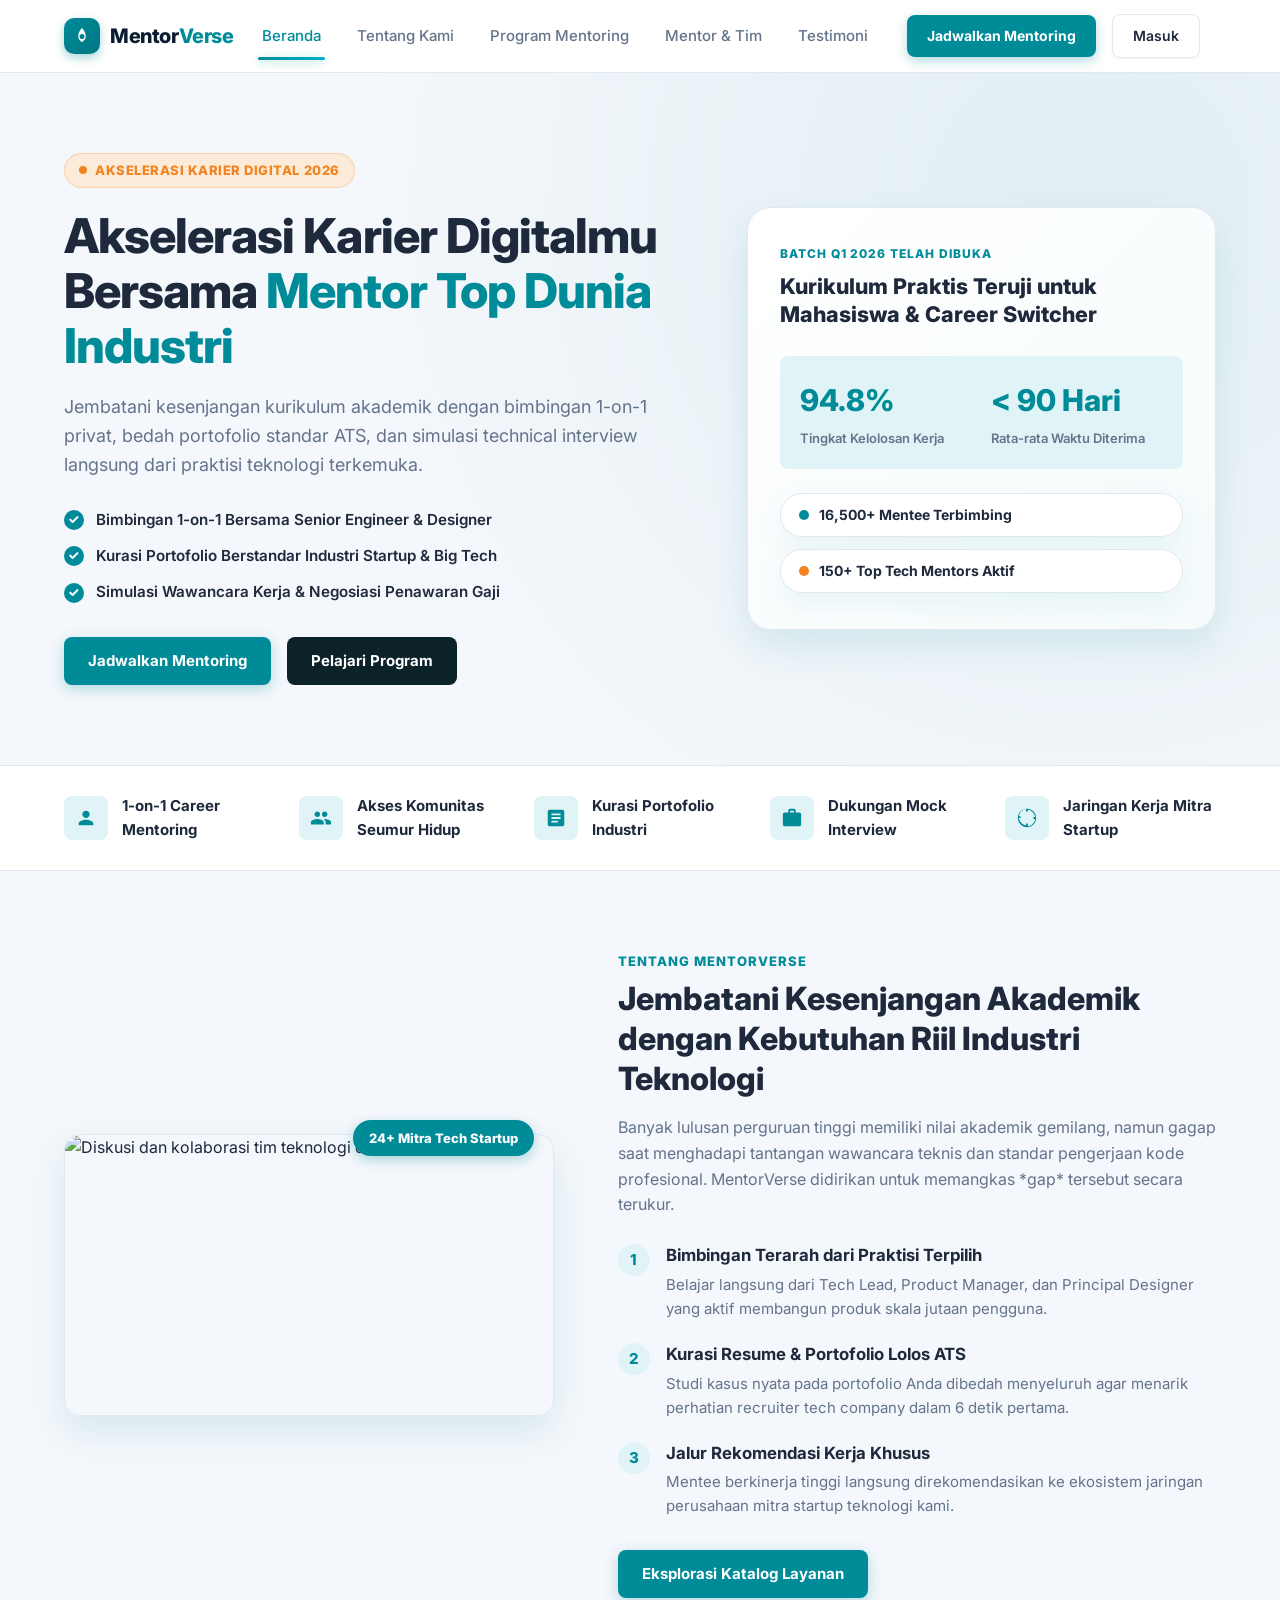
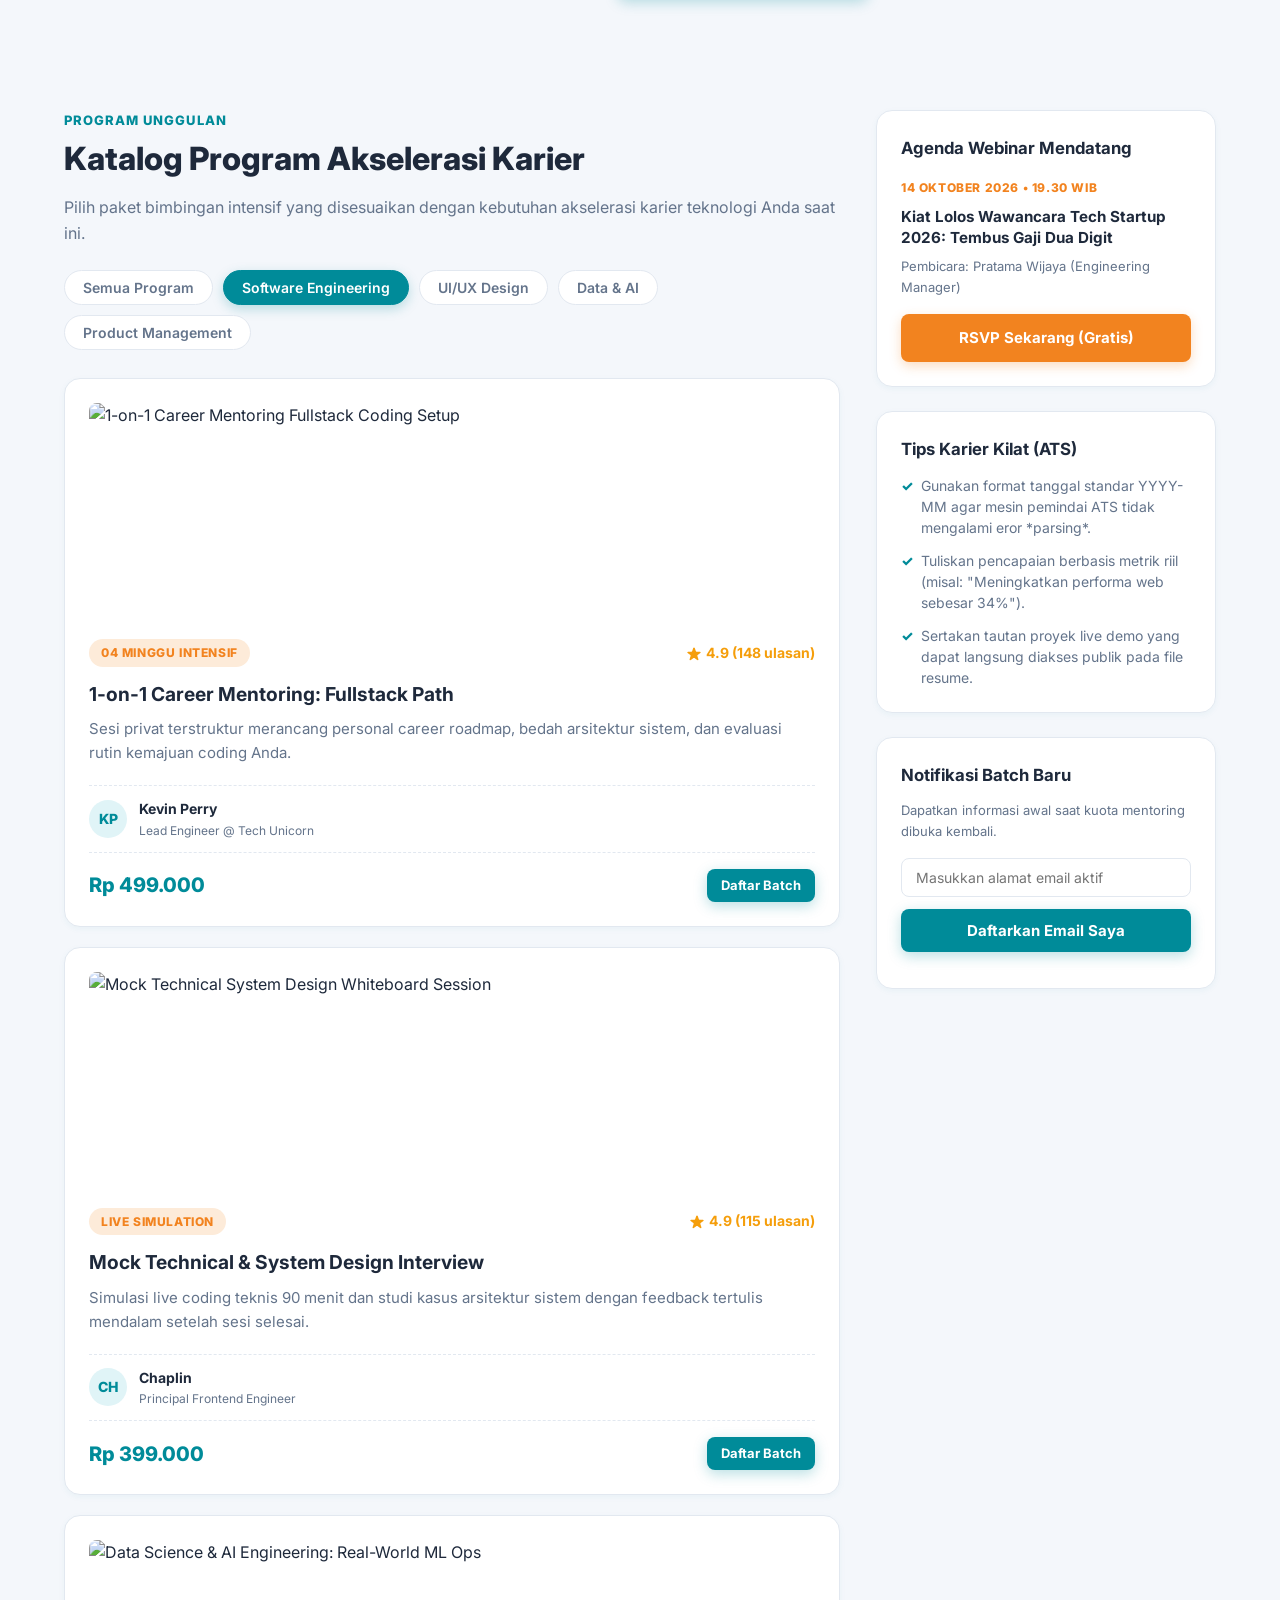
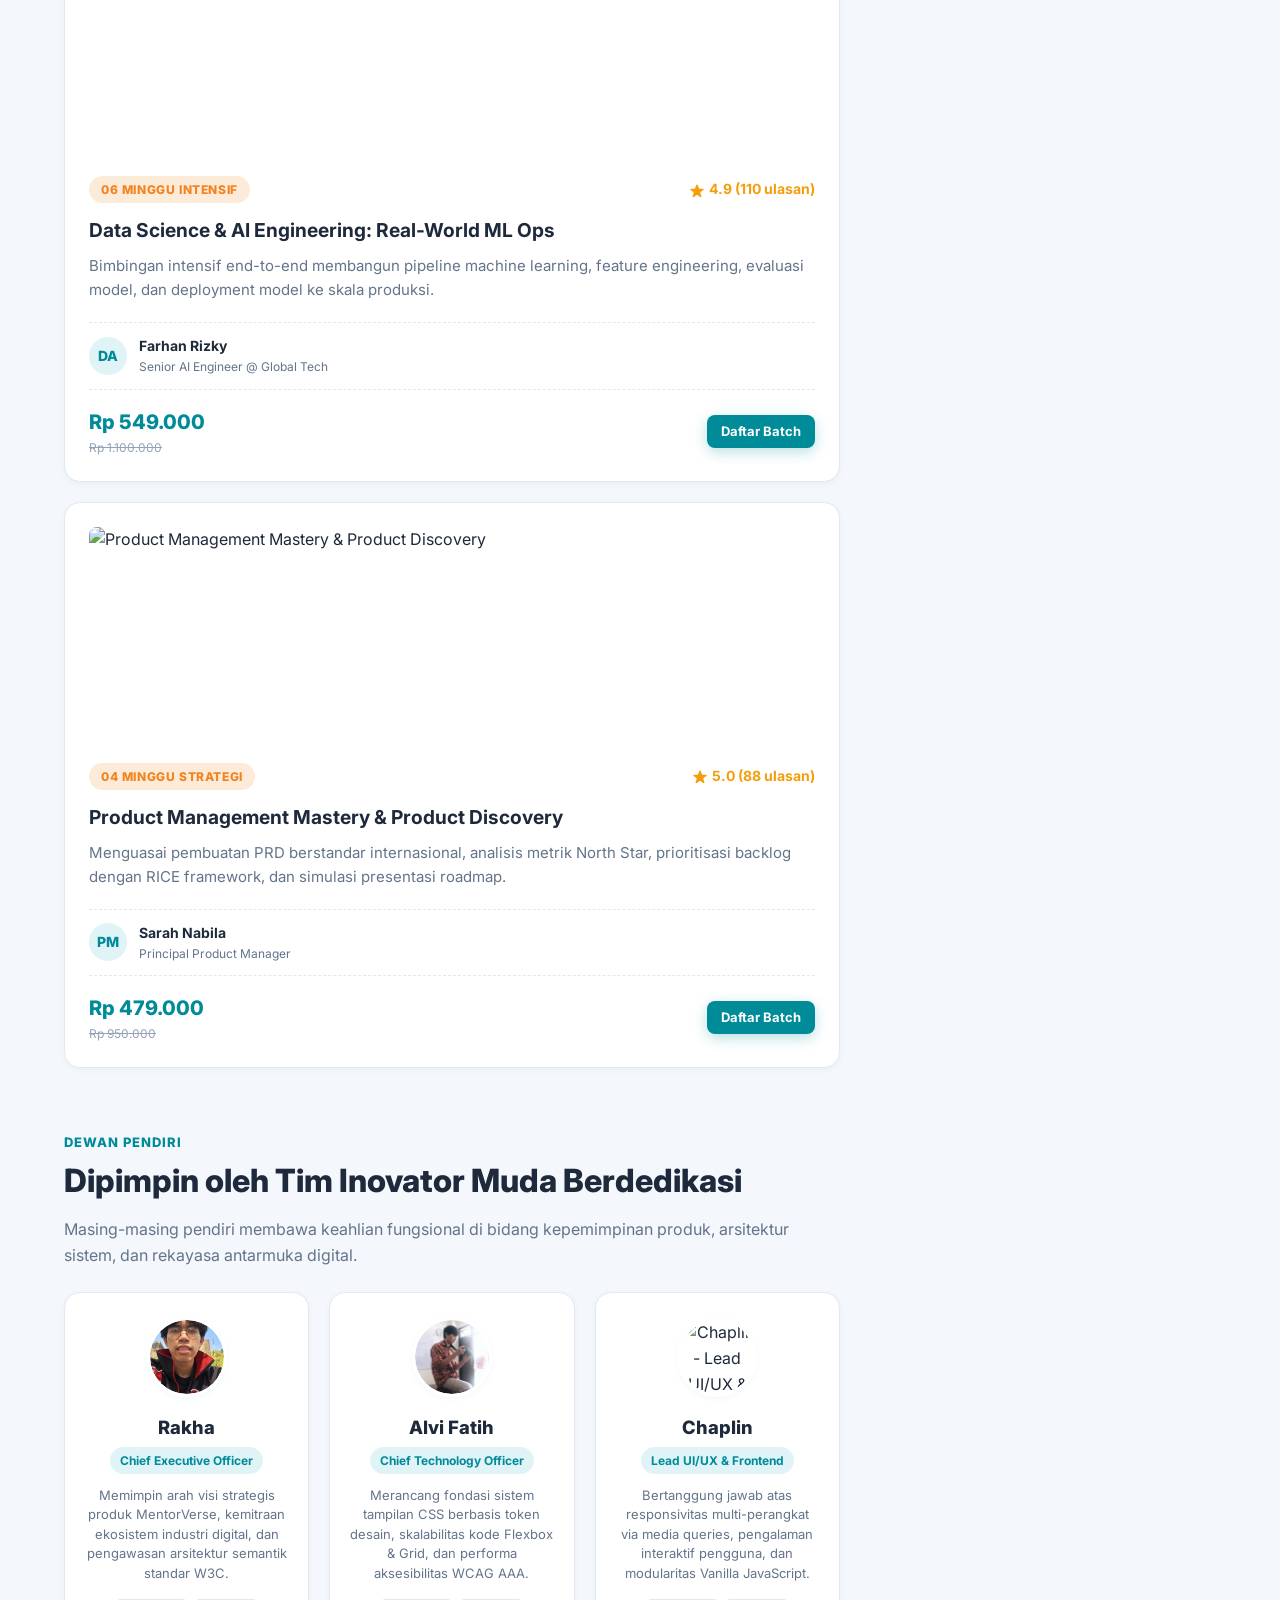
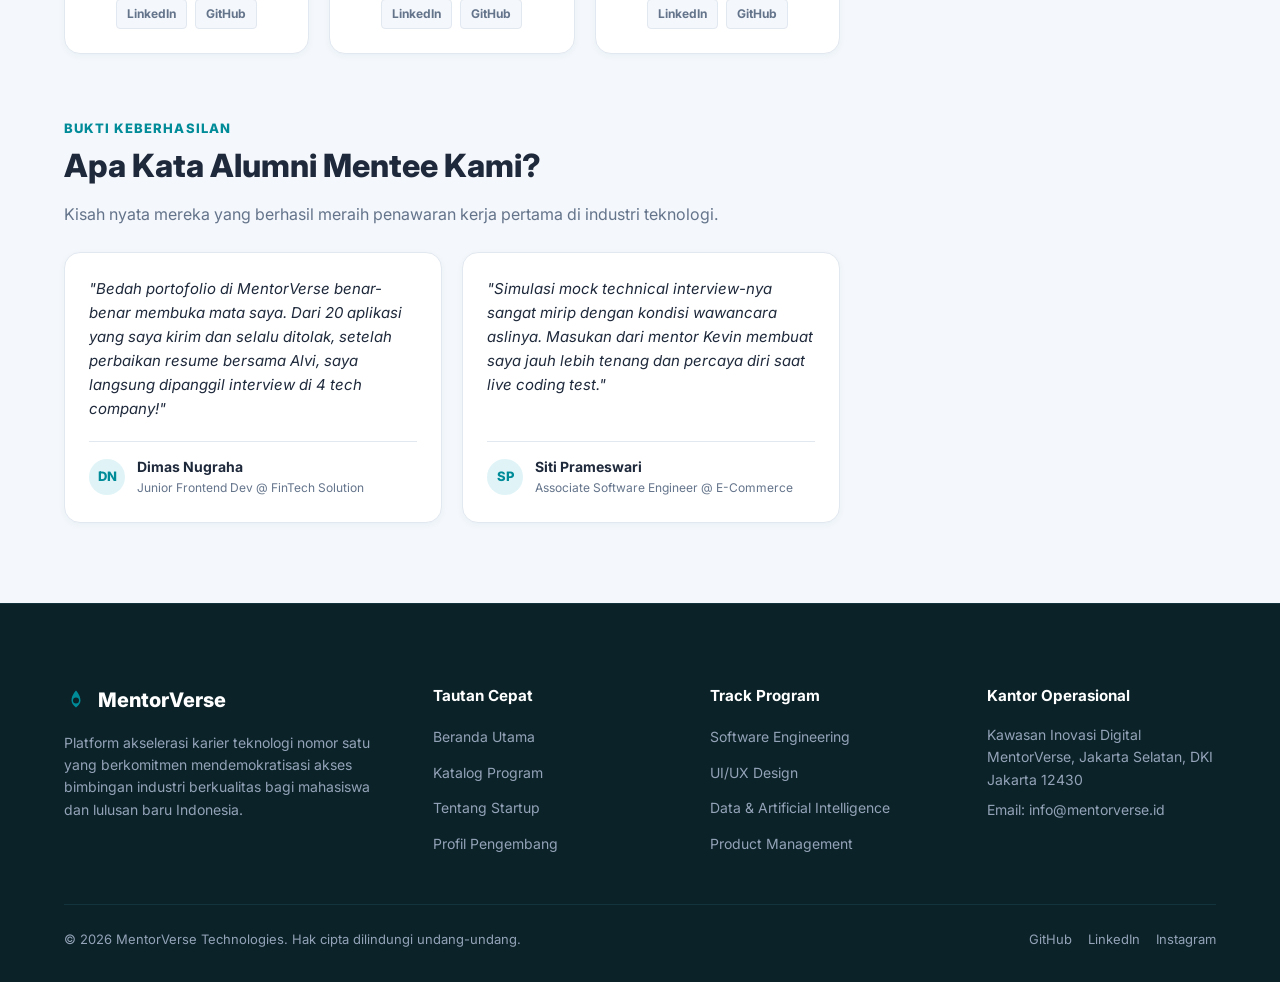
==== commit 2bc900b2: "tambahkan foto alvi" ====
--- a/index.html
+++ b/index.html
@@ -333,7 +333,7 @@
                   <div class="mentor-profile-strip">
                     <div class="mentor-avatar">AA</div>
                     <div class="mentor-meta-info">
-                      <h4 class="">Alvi Alexis</h4>
+                      <h4 class="">Alvi Fatih</h4>
                       <p class="">Senior Product Designer</p>
                     </div>
                   </div>
@@ -386,7 +386,7 @@
                 <div
                   style="width: 100%; aspect-ratio: 16 / 9; max-height: 200px; overflow: hidden; border-radius: 8px; margin-bottom: 16px; position: relative;">
                   <img alt="Data Science &amp; AI Engineering: Real-World ML Ops" class=""
-                    src="assets/images/Foto Chaplin.jpeg"
+                    src="https://lh3.googleusercontent.com/aida-public/[base64]"
                     style="width: 100%; height: 100%; object-fit: cover; display: block;" /></div>
                 <div>
                   <div class="card-top-meta"><span class="duration-tag">06 MINGGU INTENSIF</span>
@@ -480,9 +480,9 @@
               <article class="founder-card">
                 <div class="founder-avatar-frame" style="padding: 0px; overflow: hidden;"><img
                     alt="Alvi - Chief Technology Officer" class=""
-                    src="https://lh3.googleusercontent.com/aida/[base64]"
+                    src="assets/images/foto_alvi.jpg"
                     style="width: 100%; height: 100%; object-fit: cover; border-radius: 50%; display: block;" /></div>
-                <h3 class="founder-name">Alvi</h3>
+                <h3 class="founder-name">Alvi Fatih</h3>
                 <span class="founder-role-badge">Chief Technology Officer</span>
                 <p class="founder-bio">Merancang fondasi sistem tampilan CSS berbasis token desain, skalabilitas kode
                   Flexbox &amp; Grid, dan performa aksesibilitas WCAG AAA.</p>
@@ -495,7 +495,7 @@
               <article class="founder-card">
                 <div class="founder-avatar-frame" style="padding: 0px; overflow: hidden;"><img
                     alt="Chaplin - Lead UI/UX &amp; Frontend" class=""
-                    src="assets/images/Foto Chaplin.jpeg"
+                    src="https://lh3.googleusercontent.com/aida/[base64]"
                     style="width: 100%; height: 100%; object-fit: cover; border-radius: 50%; display: block;" /></div>
                 <h3 class="founder-name">Chaplin</h3>
                 <span class="founder-role-badge">Lead UI/UX &amp; Frontend</span>
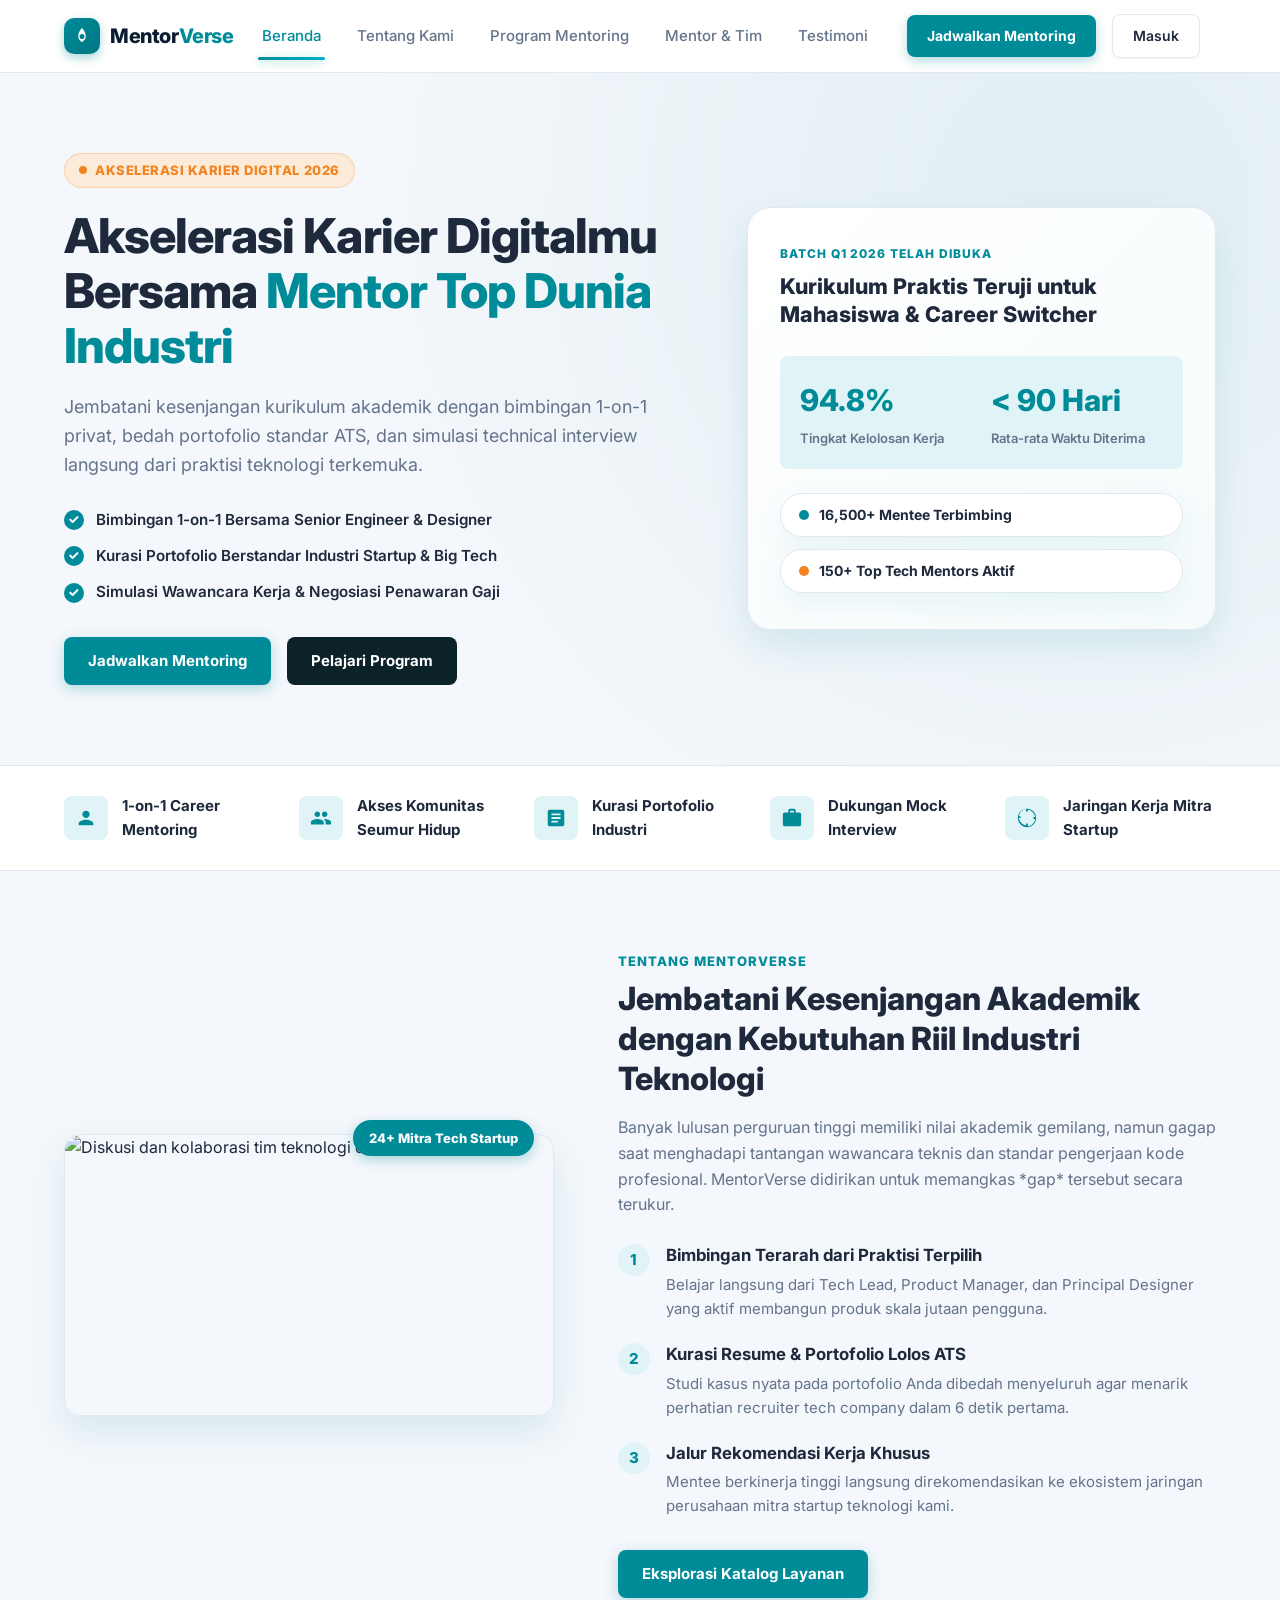
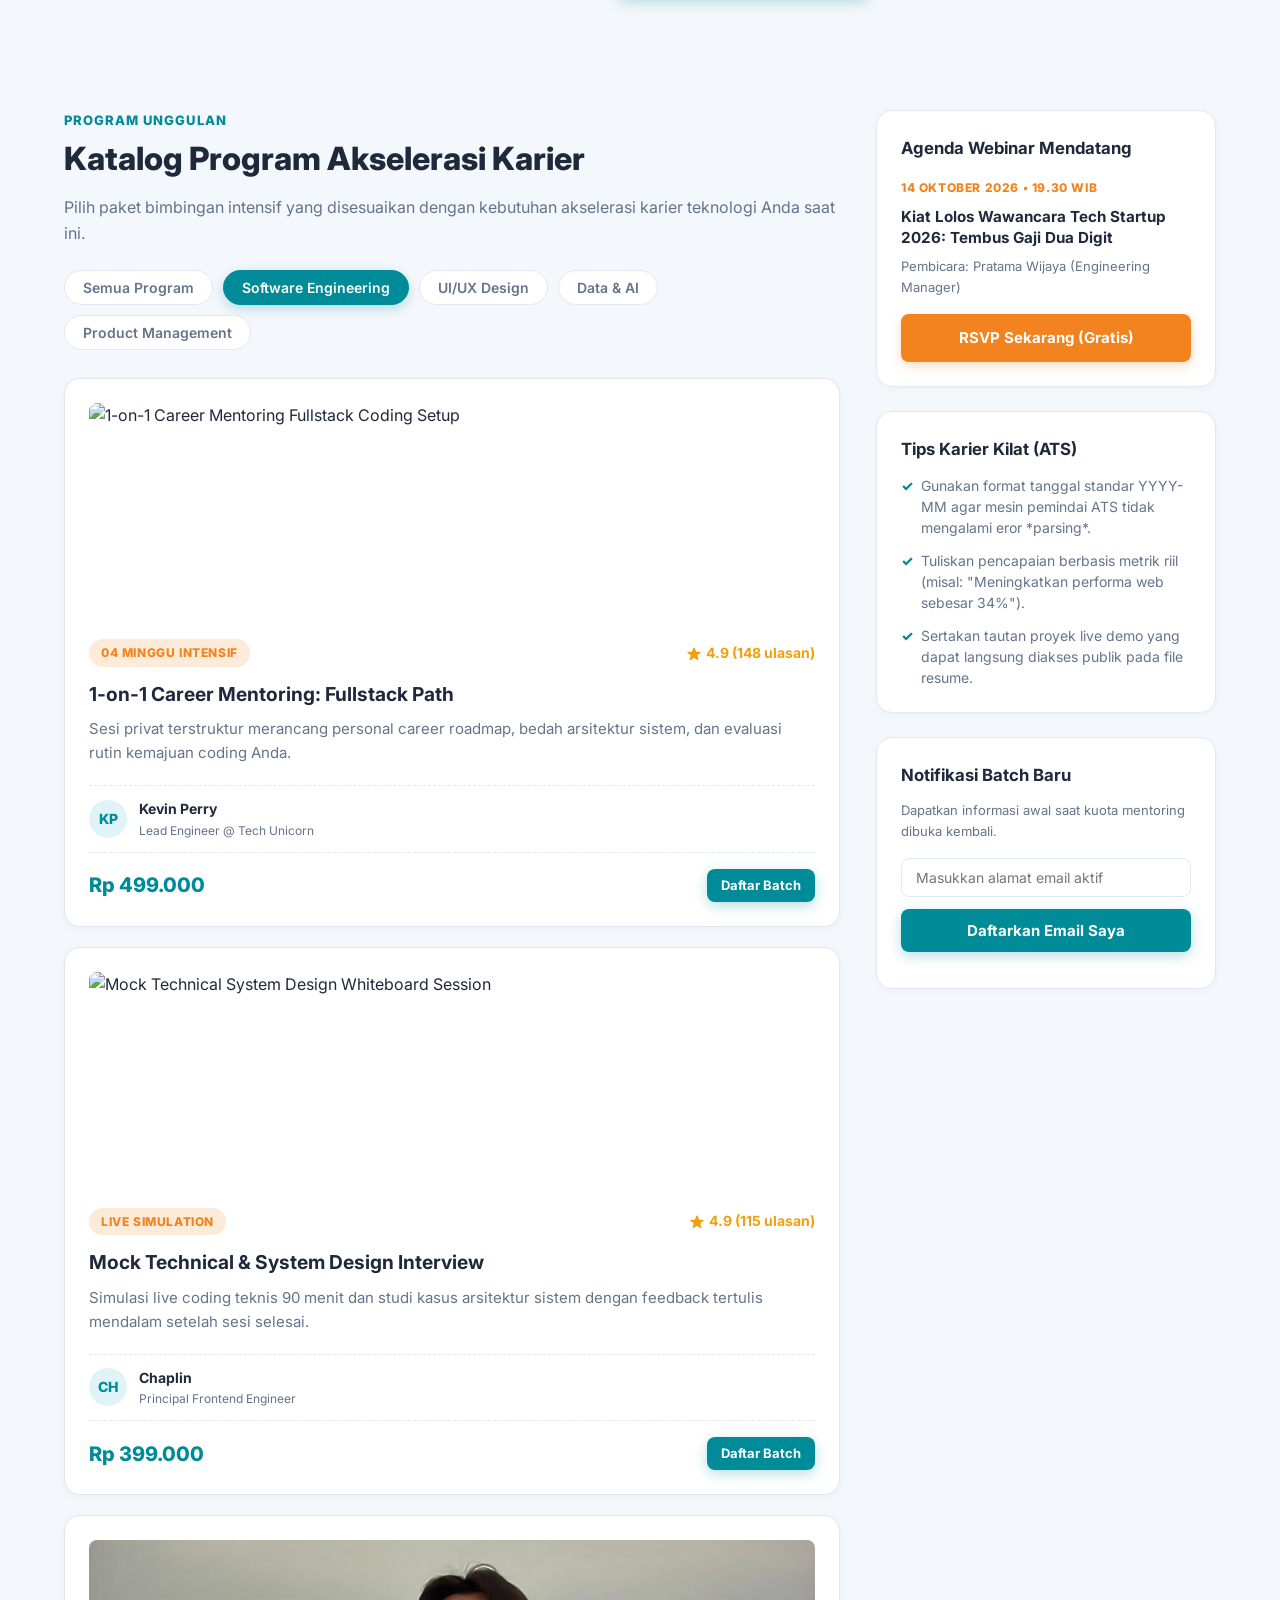
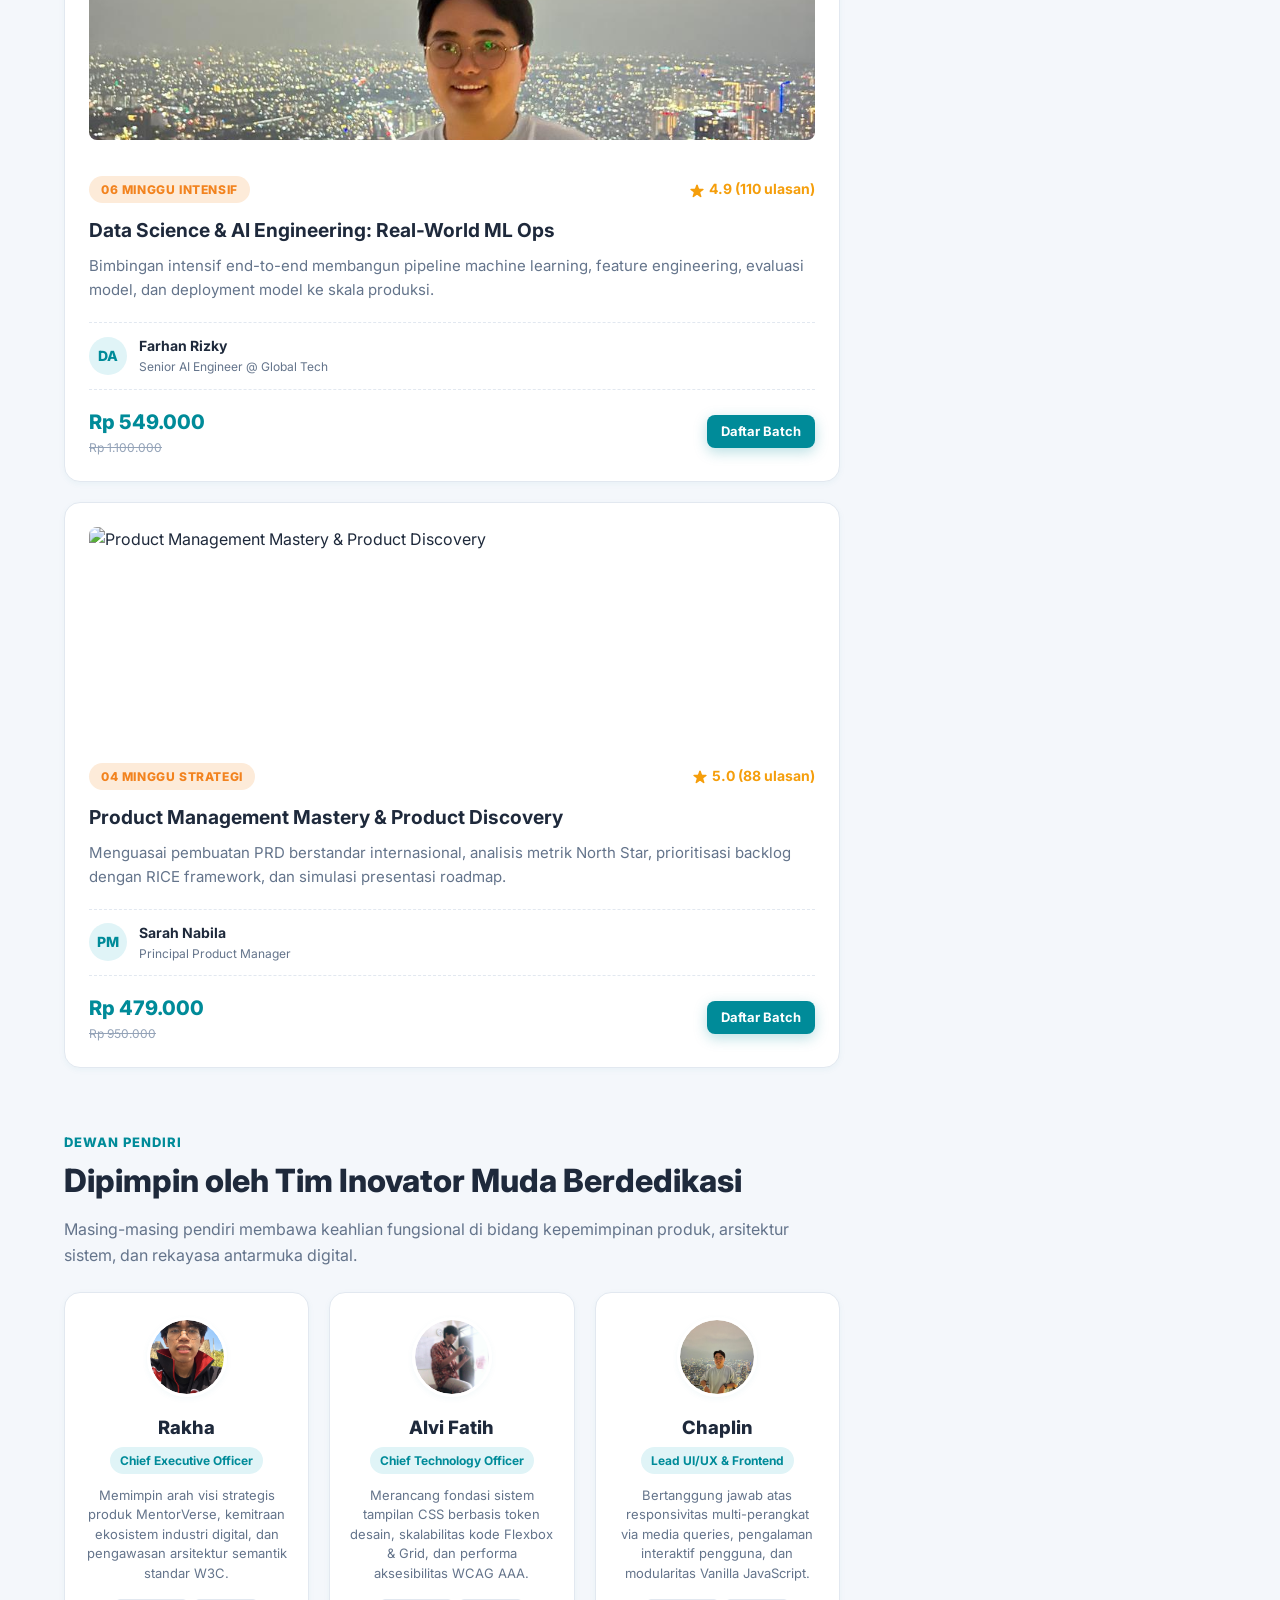
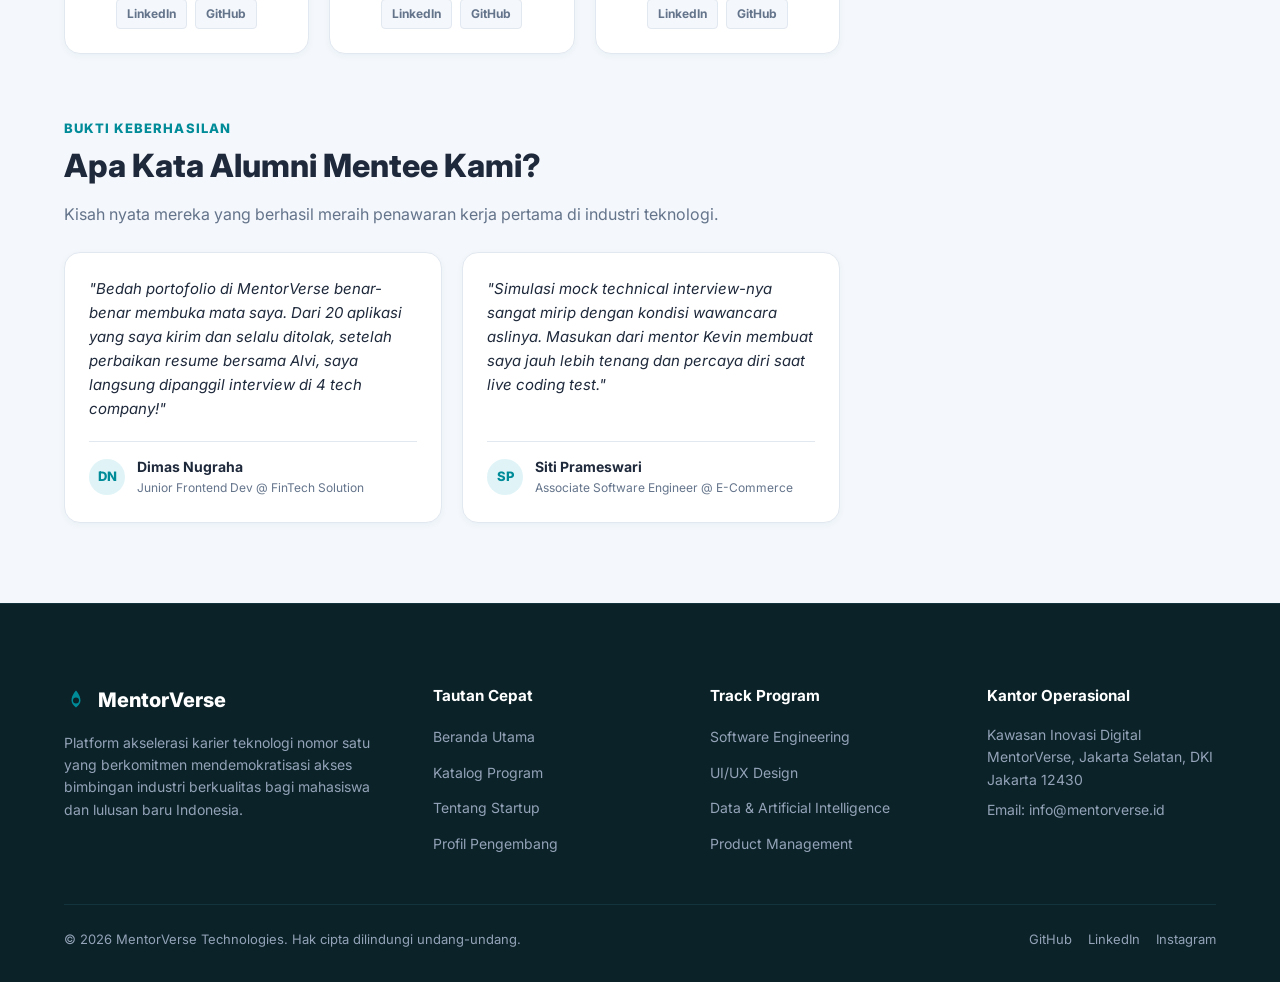
==== commit 2f9eca3c: "Merge branch 'main' of https://github.com/rakhaallea/mentorverse-company-profile" ====
--- a/index.html
+++ b/index.html
@@ -386,7 +386,7 @@
                 <div
                   style="width: 100%; aspect-ratio: 16 / 9; max-height: 200px; overflow: hidden; border-radius: 8px; margin-bottom: 16px; position: relative;">
                   <img alt="Data Science &amp; AI Engineering: Real-World ML Ops" class=""
-                    src="https://lh3.googleusercontent.com/aida-public/[base64]"
+                    src="assets/images/Foto Chaplin.jpeg"
                     style="width: 100%; height: 100%; object-fit: cover; display: block;" /></div>
                 <div>
                   <div class="card-top-meta"><span class="duration-tag">06 MINGGU INTENSIF</span>
@@ -495,7 +495,7 @@
               <article class="founder-card">
                 <div class="founder-avatar-frame" style="padding: 0px; overflow: hidden;"><img
                     alt="Chaplin - Lead UI/UX &amp; Frontend" class=""
-                    src="https://lh3.googleusercontent.com/aida/[base64]"
+                    src="assets/images/Foto Chaplin.jpeg"
                     style="width: 100%; height: 100%; object-fit: cover; border-radius: 50%; display: block;" /></div>
                 <h3 class="founder-name">Chaplin</h3>
                 <span class="founder-role-badge">Lead UI/UX &amp; Frontend</span>
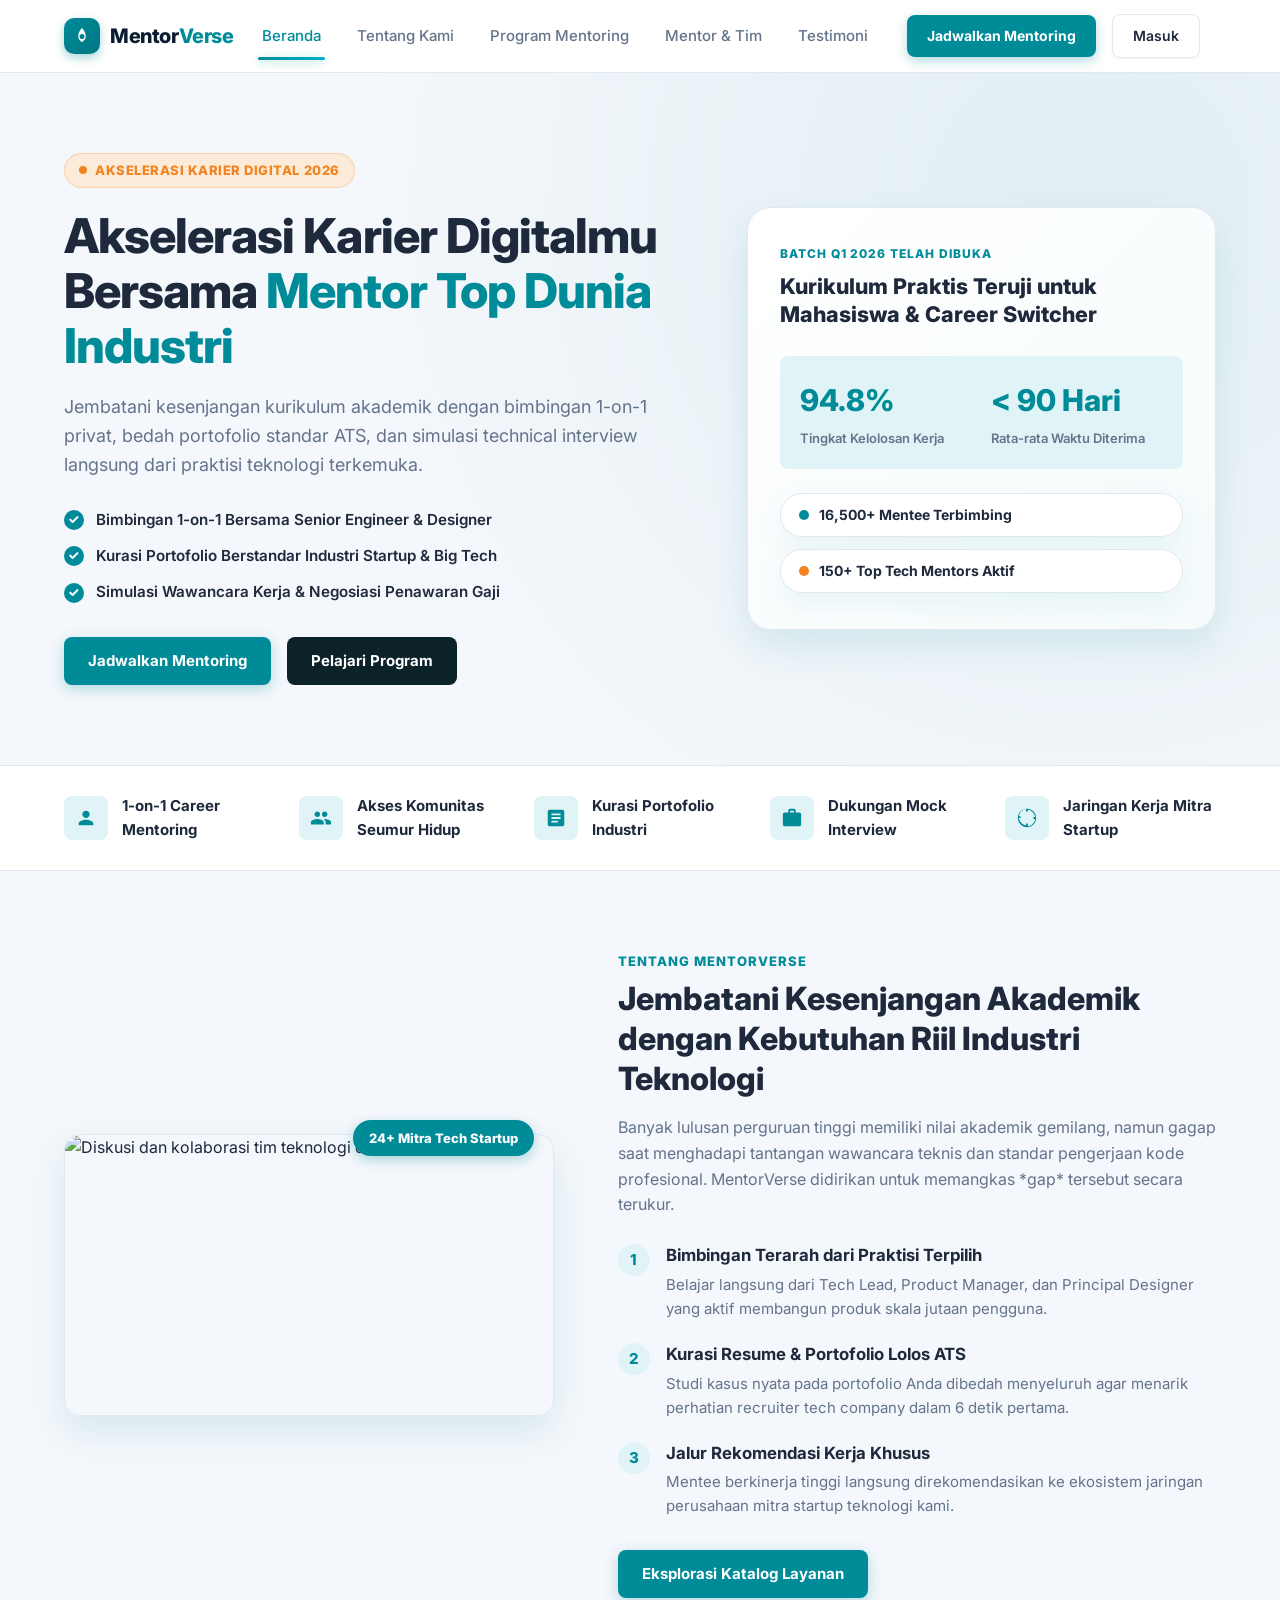
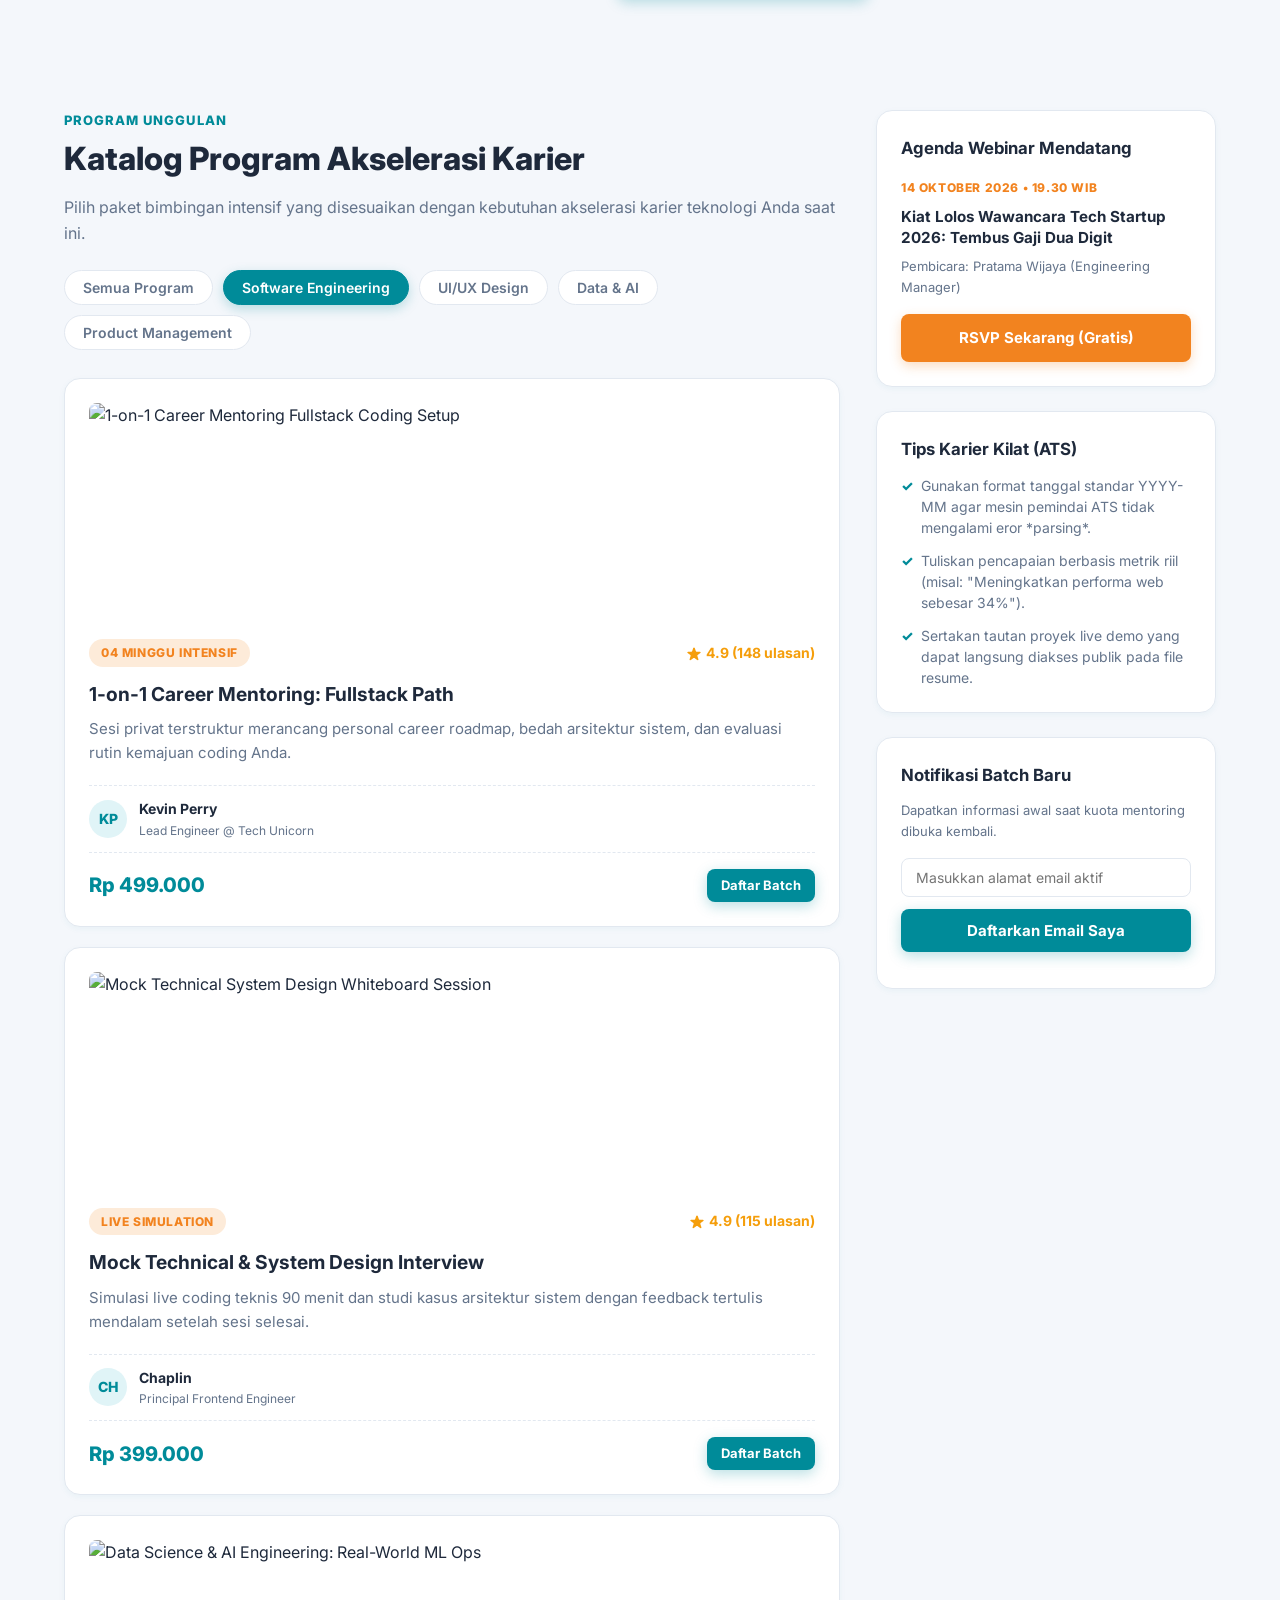
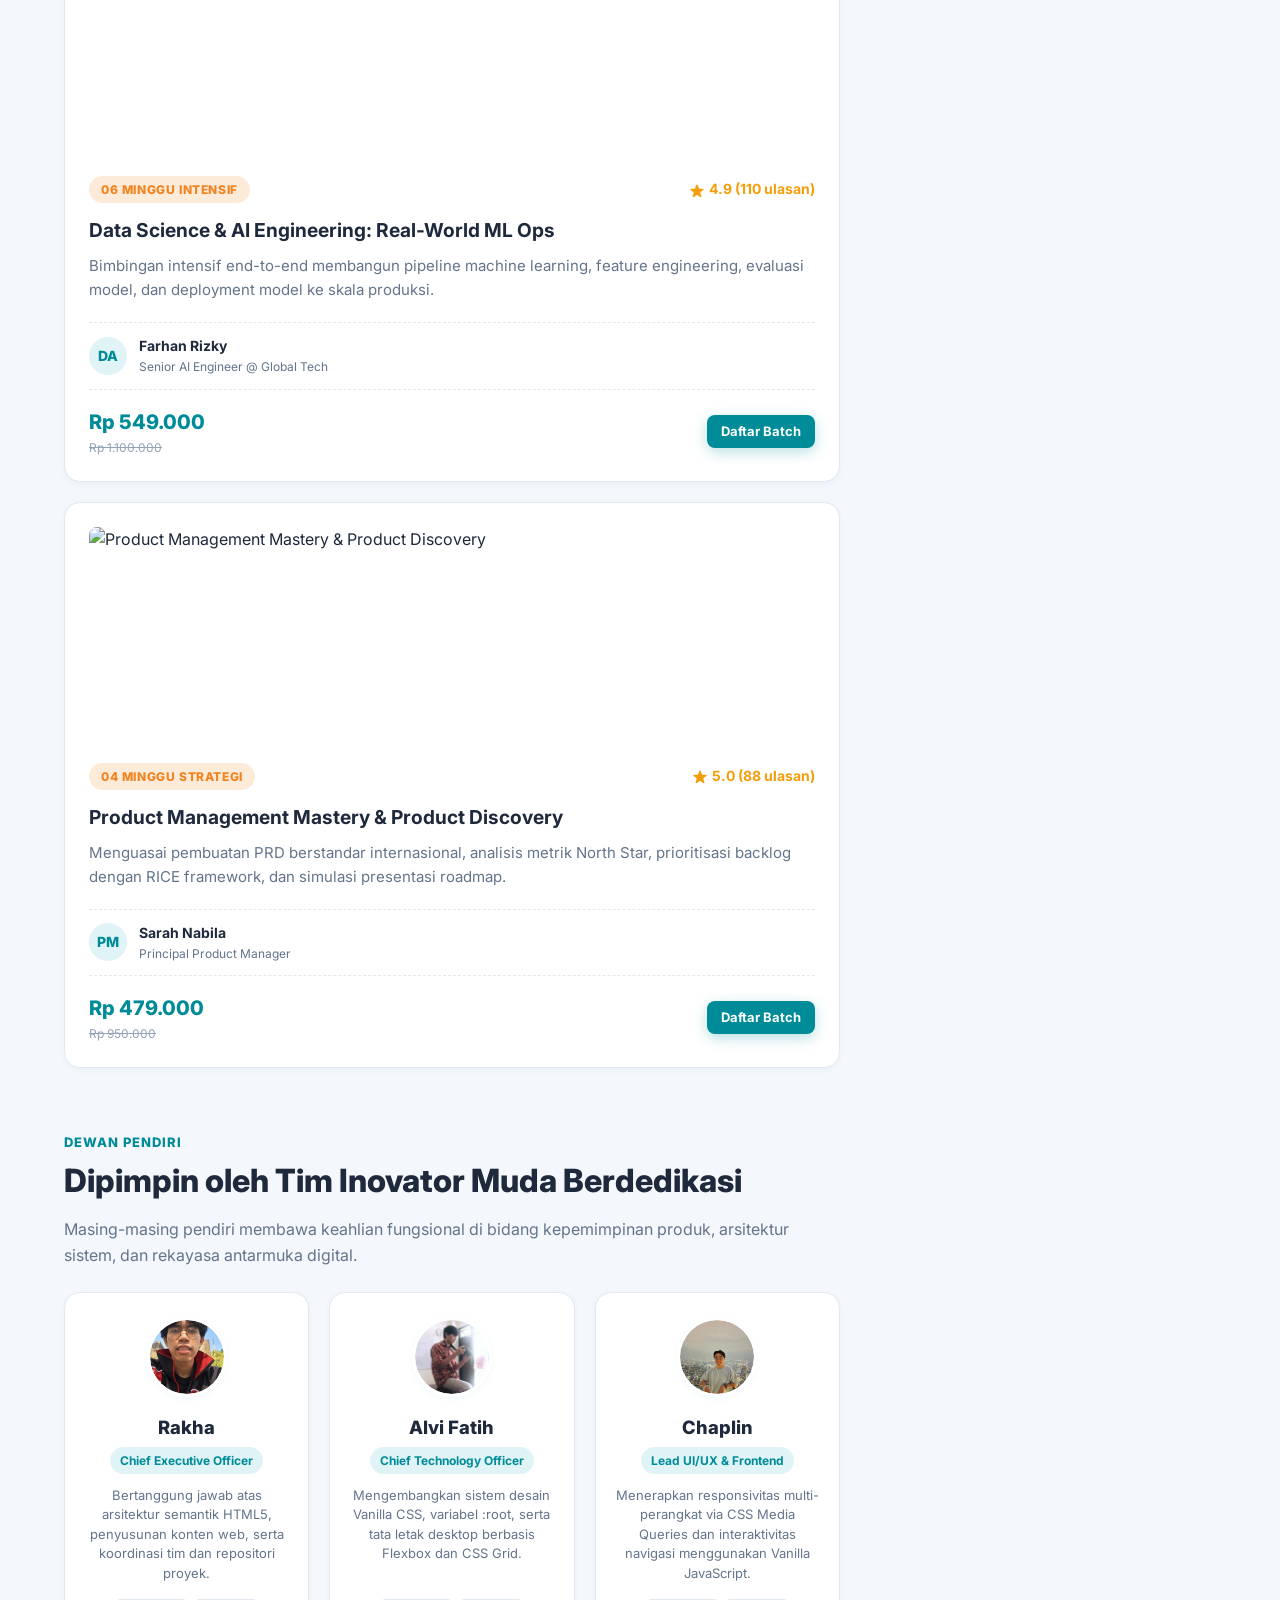
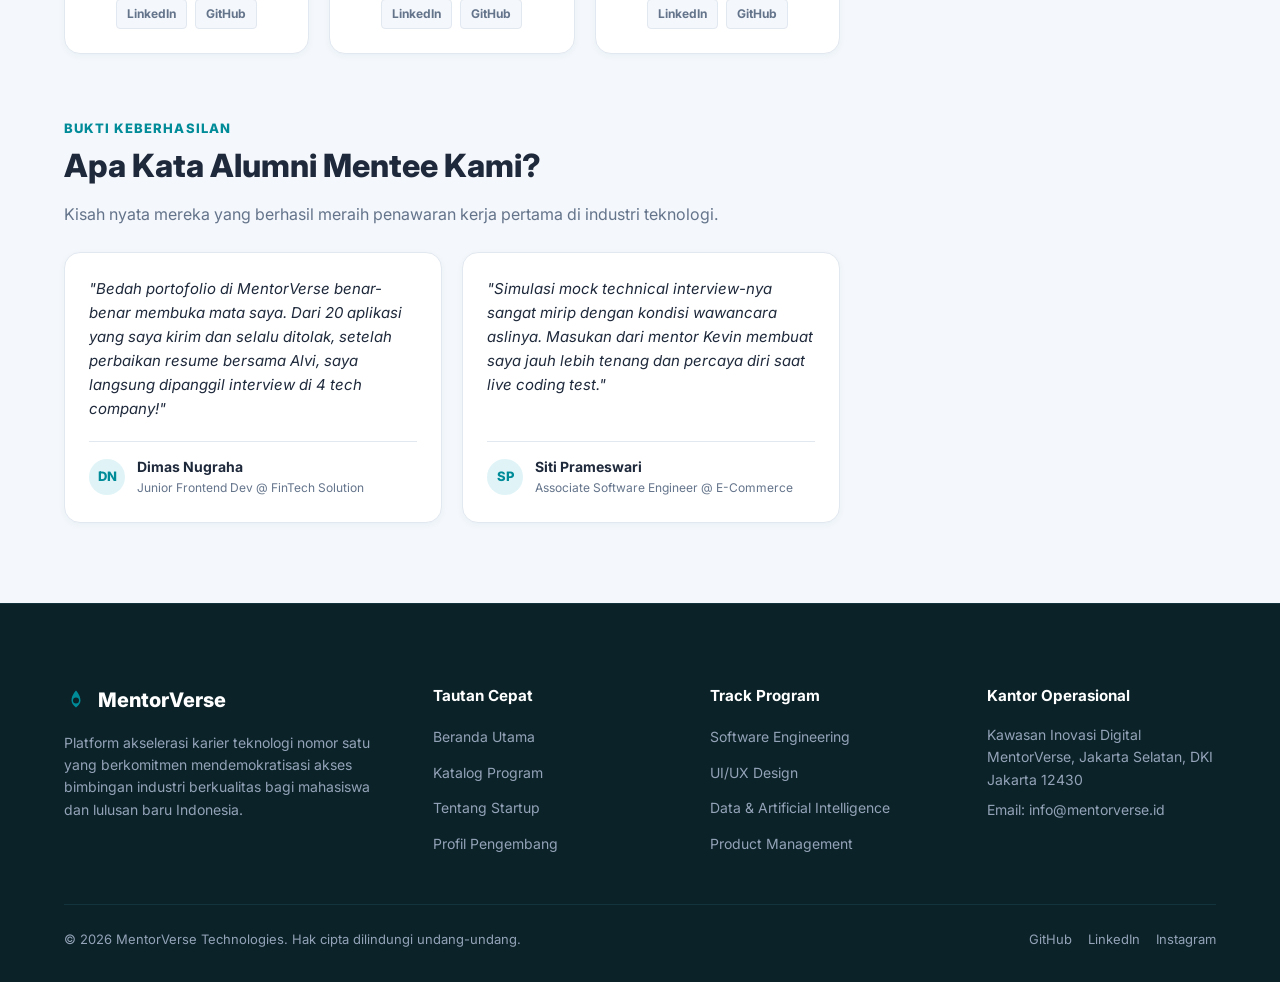
==== commit 81f8db29: "update founder section" ====
--- a/index.html
+++ b/index.html
@@ -386,7 +386,7 @@
                 <div
                   style="width: 100%; aspect-ratio: 16 / 9; max-height: 200px; overflow: hidden; border-radius: 8px; margin-bottom: 16px; position: relative;">
                   <img alt="Data Science &amp; AI Engineering: Real-World ML Ops" class=""
-                    src="assets/images/Foto Chaplin.jpeg"
+                    src="https://images.unsplash.com/photo-1551288049-bebda4e38f71?q=80&w=1170&auto=format&fit=crop&ixlib=rb-4.1.0&ixid=M3wxMjA3fDB8MHxwaG90by1wYWdlfHx8fGVufDB8fHx8fA%3D%3D"
                     style="width: 100%; height: 100%; object-fit: cover; display: block;" /></div>
                 <div>
                   <div class="card-top-meta"><span class="duration-tag">06 MINGGU INTENSIF</span>
@@ -469,8 +469,7 @@
                     style="width: 100%; height: 100%; object-fit: cover; border-radius: 50%; display: block;" /></div>
                 <h3 class="founder-name">Rakha</h3>
                 <span class="founder-role-badge">Chief Executive Officer</span>
-                <p class="founder-bio">Memimpin arah visi strategis produk MentorVerse, kemitraan ekosistem industri
-                  digital, dan pengawasan arsitektur semantik standar W3C.</p>
+                <p class="founder-bio">Bertanggung jawab atas arsitektur semantik HTML5, penyusunan konten web, serta koordinasi tim dan repositori proyek.</p>
                 <div class="founder-social-links">
                   <a aria-label="Profil LinkedIn Rakha" class="social-btn" href="#linkedin">LinkedIn</a>
                   <a aria-label="Profil GitHub Rakha" class="social-btn" href="#github">GitHub</a>
@@ -484,8 +483,7 @@
                     style="width: 100%; height: 100%; object-fit: cover; border-radius: 50%; display: block;" /></div>
                 <h3 class="founder-name">Alvi Fatih</h3>
                 <span class="founder-role-badge">Chief Technology Officer</span>
-                <p class="founder-bio">Merancang fondasi sistem tampilan CSS berbasis token desain, skalabilitas kode
-                  Flexbox &amp; Grid, dan performa aksesibilitas WCAG AAA.</p>
+                <p class="founder-bio">Mengembangkan sistem desain Vanilla CSS, variabel :root, serta tata letak desktop berbasis Flexbox dan CSS Grid.</p>
                 <div class="founder-social-links">
                   <a aria-label="Profil LinkedIn Alvi" class="social-btn" href="#linkedin">LinkedIn</a>
                   <a aria-label="Profil GitHub Alvi" class="social-btn" href="#github">GitHub</a>
@@ -499,8 +497,7 @@
                     style="width: 100%; height: 100%; object-fit: cover; border-radius: 50%; display: block;" /></div>
                 <h3 class="founder-name">Chaplin</h3>
                 <span class="founder-role-badge">Lead UI/UX &amp; Frontend</span>
-                <p class="founder-bio">Bertanggung jawab atas responsivitas multi-perangkat via media queries,
-                  pengalaman interaktif pengguna, dan modularitas Vanilla JavaScript.</p>
+                <p class="founder-bio">Menerapkan responsivitas multi-perangkat via CSS Media Queries dan interaktivitas navigasi menggunakan Vanilla JavaScript.</p>
                 <div class="founder-social-links">
                   <a aria-label="Profil LinkedIn Chaplin" class="social-btn" href="#linkedin">LinkedIn</a>
                   <a aria-label="Profil GitHub Chaplin" class="social-btn" href="#github">GitHub</a>
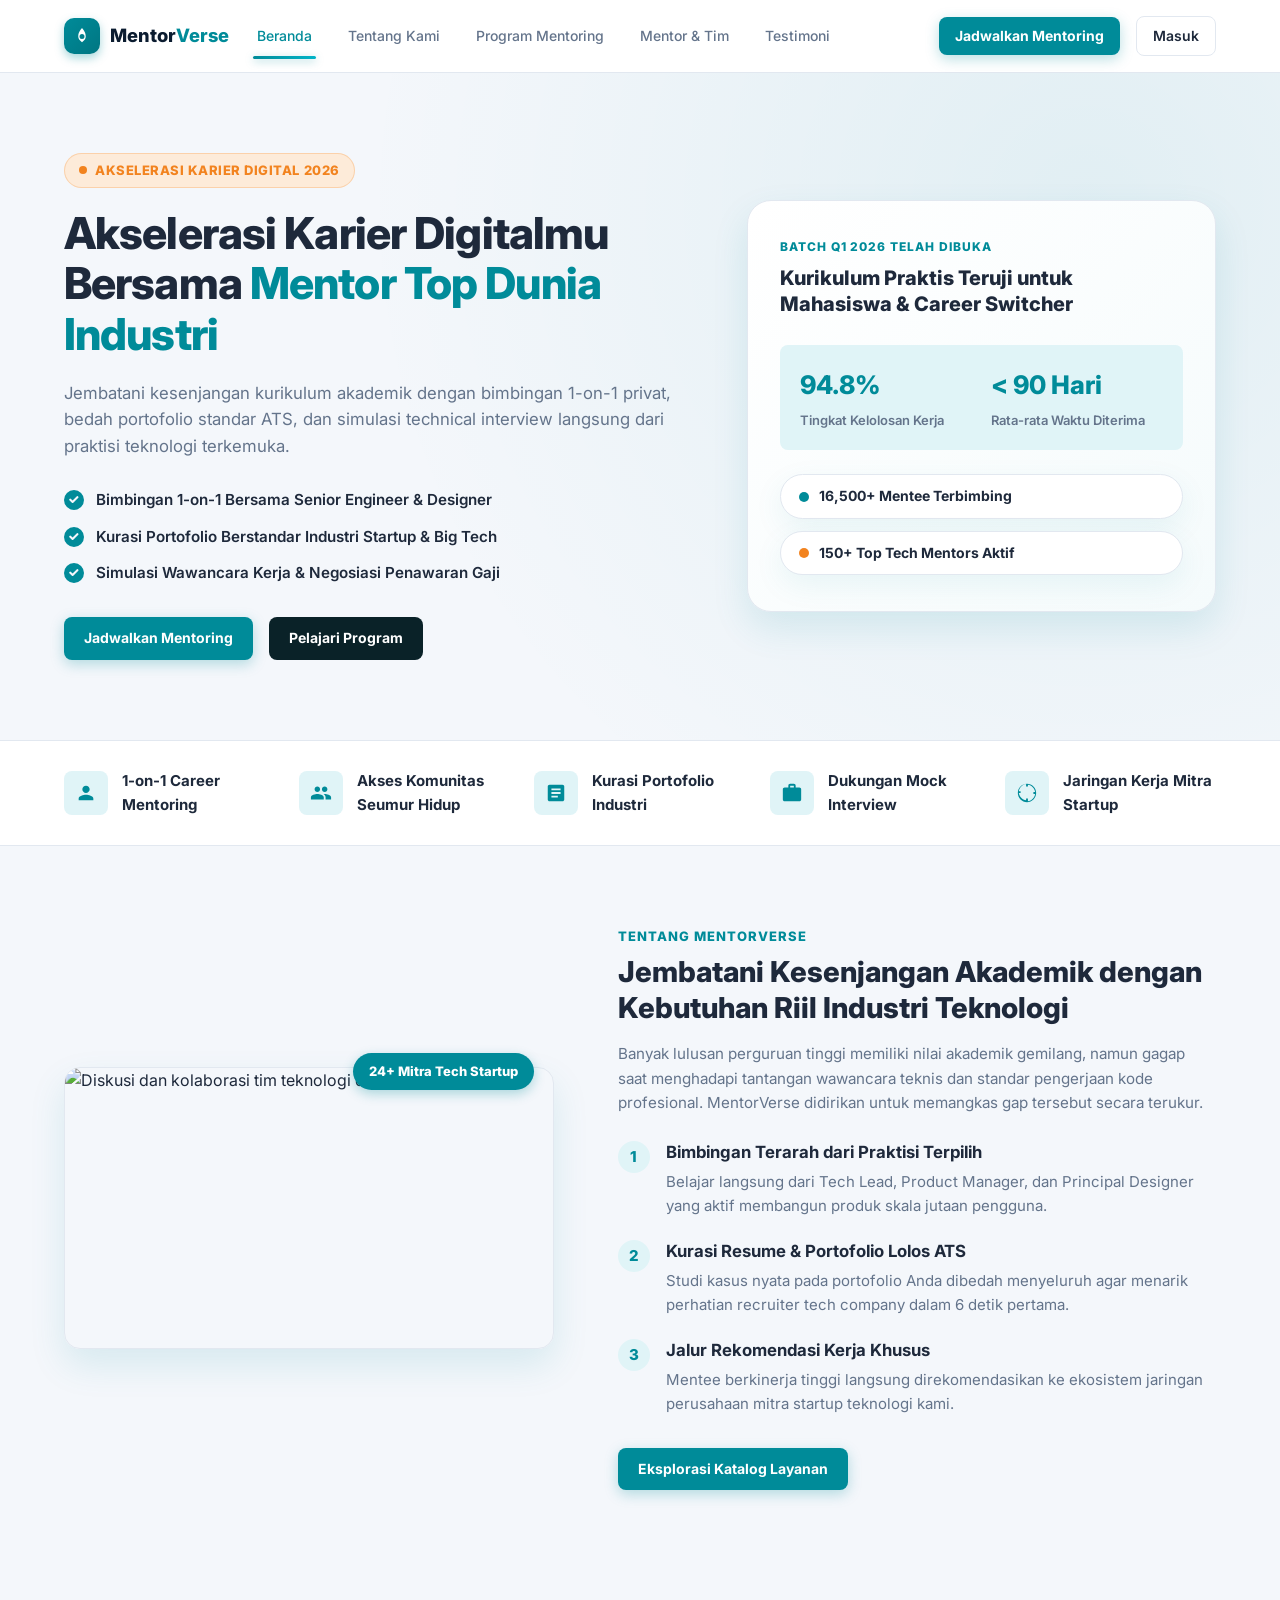
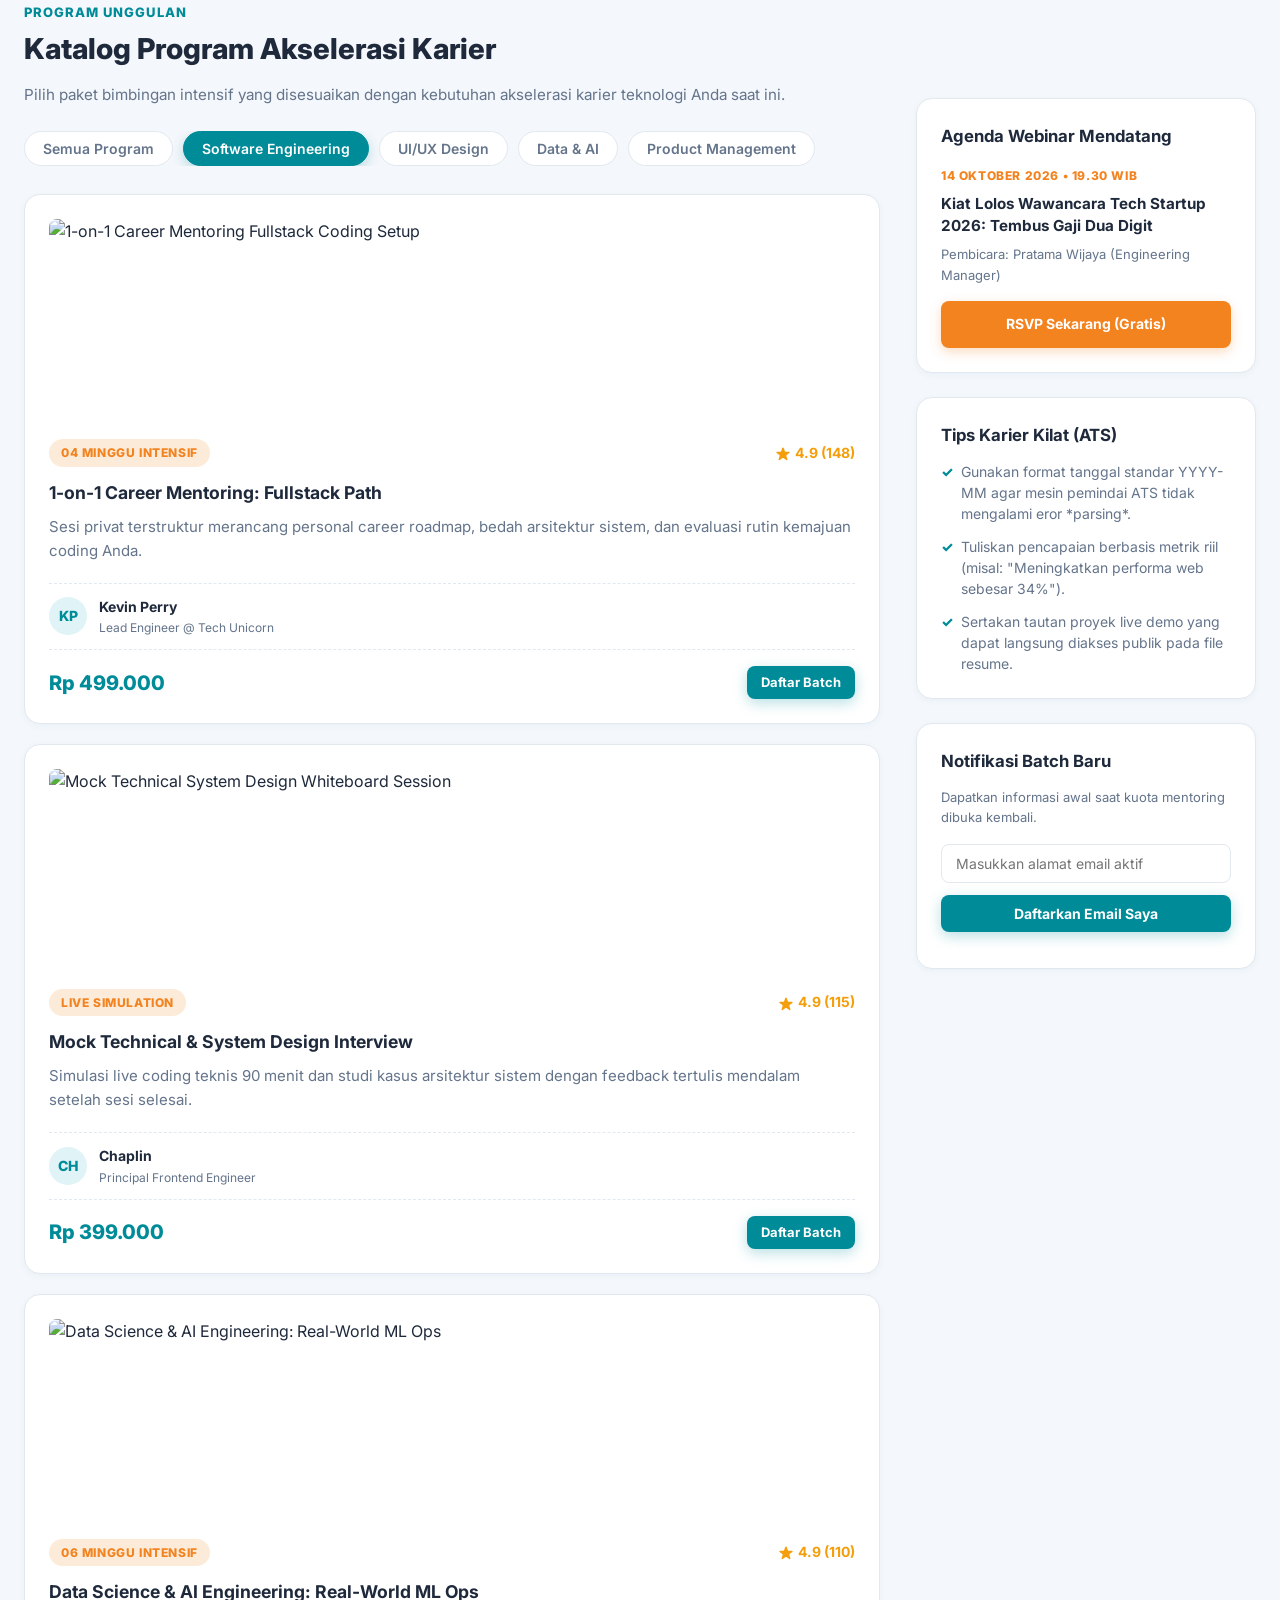
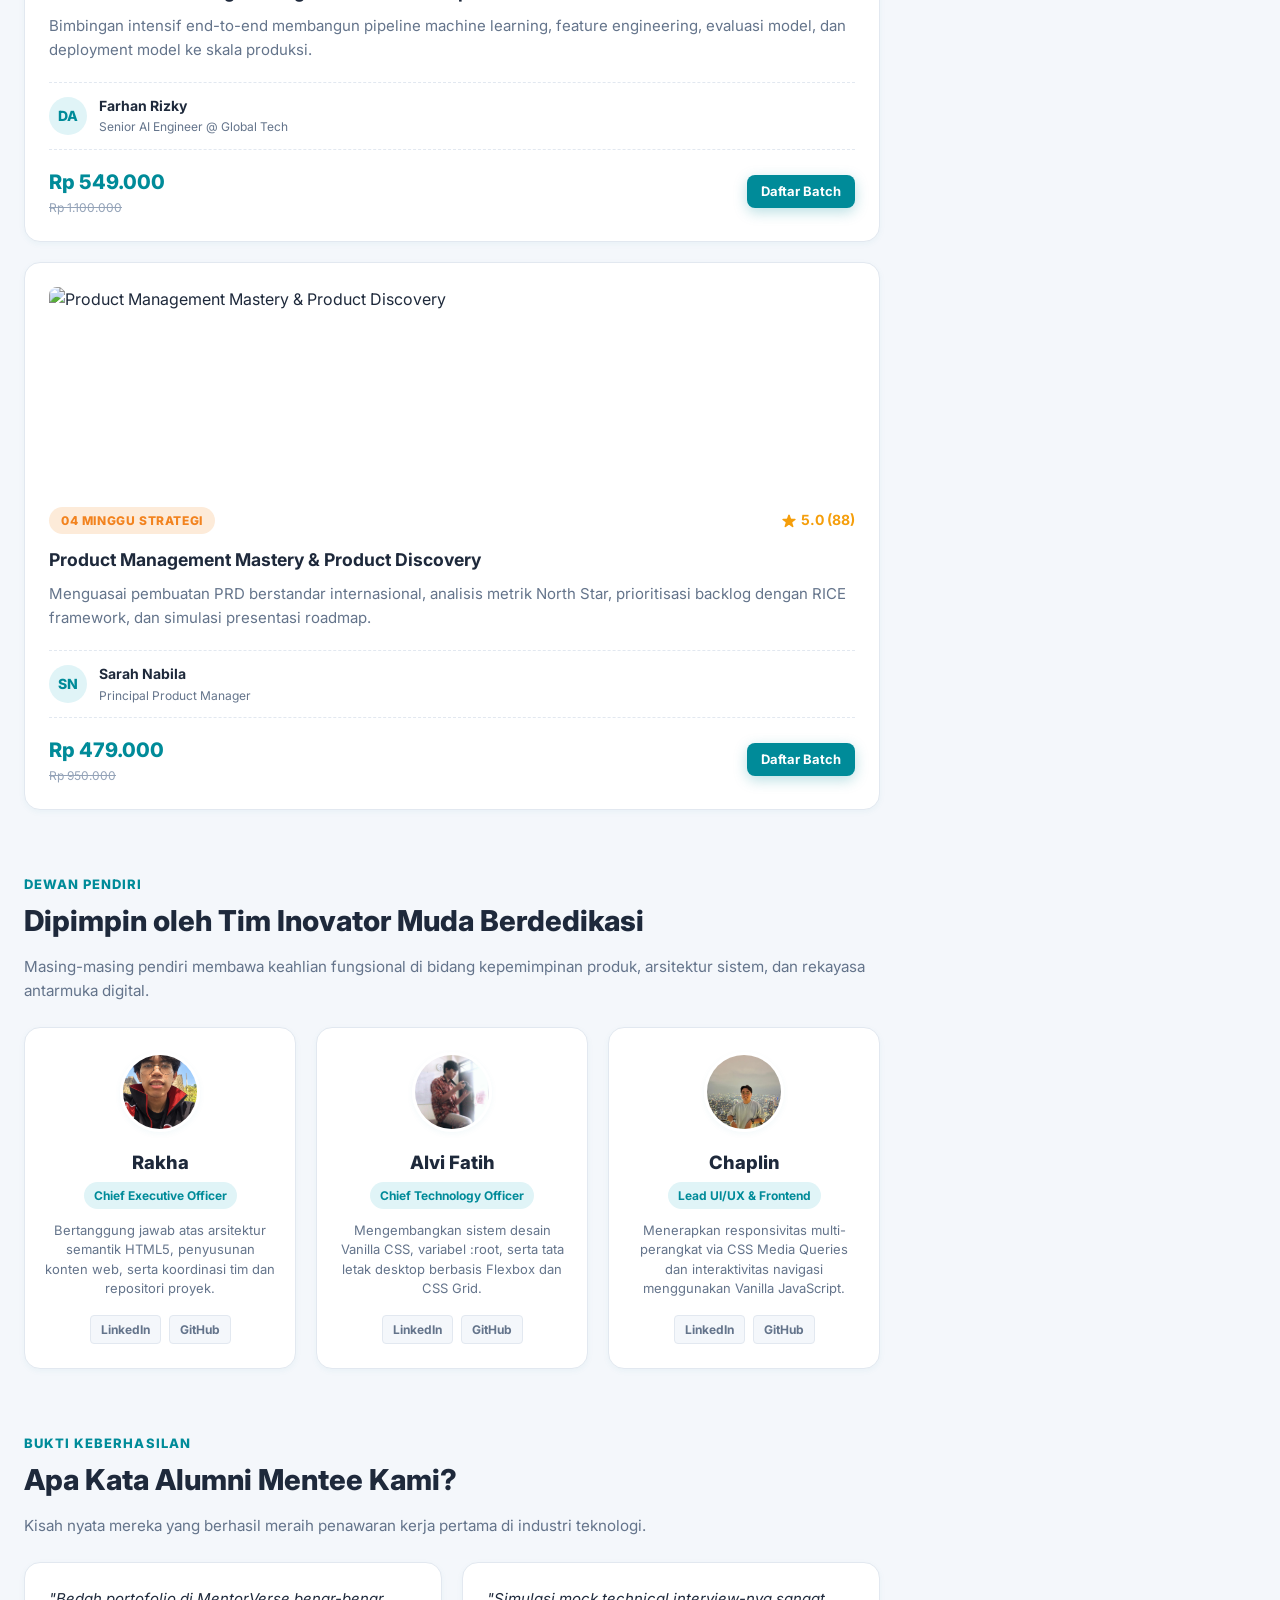
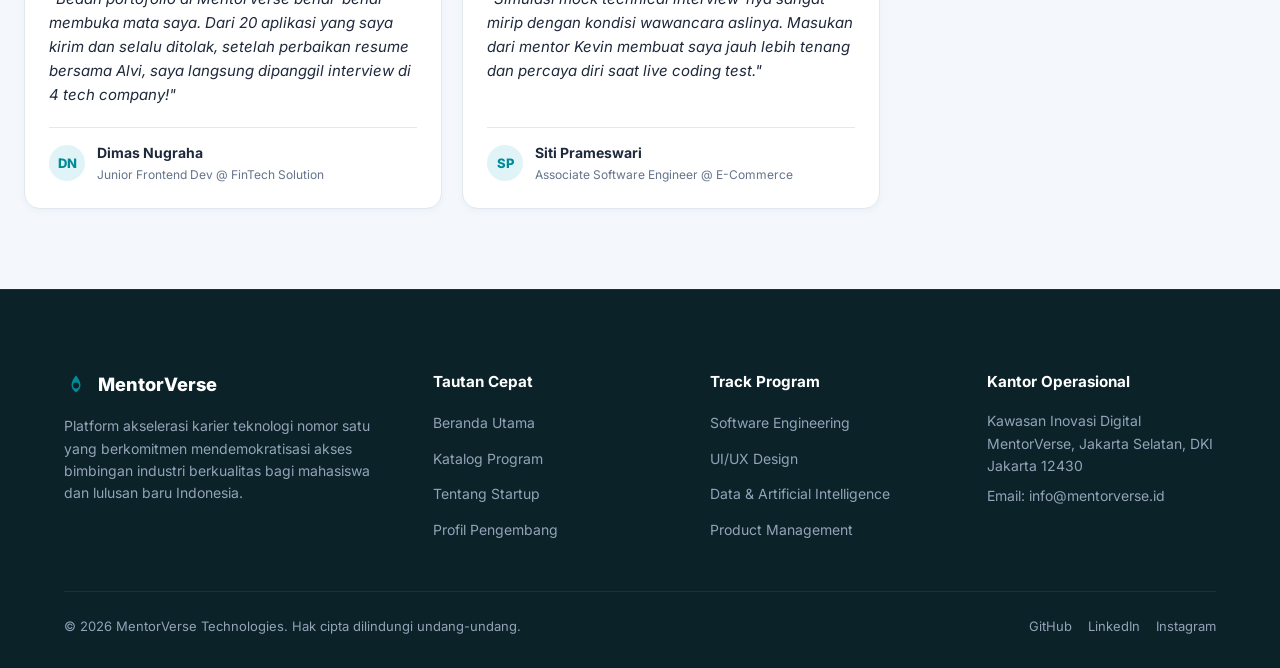
==== commit 38cdf828: "fix: adjust tablet hamburger menu and prevent mobile horizontal scroll - Update media queries to tri" ====
--- a/index.html
+++ b/index.html
@@ -1,47 +1,33 @@
 <!DOCTYPE html>
-
-<html class="" lang="id" style="">
-
+<html lang="id">
 <head>
   <meta charset="utf-8" />
   <meta content="width=device-width, initial-scale=1.0" name="viewport" />
-  <meta
-    content="MentorVerse - Platform Akselerasi Karier Digital melalui 1-on-1 Mentorship, Bedah Portofolio ATS, dan Mock Technical Interview bersama praktisi industri teknologi."
-    name="description" />
+  <meta content="MentorVerse - Platform Akselerasi Karier Digital melalui 1-on-1 Mentorship, Bedah Portofolio ATS, dan Mock Technical Interview bersama praktisi industri teknologi." name="description" />
   <title>MentorVerse | Akselerasi Karier Digital Bersama Mentor Industri</title>
-  <!-- Google Fonts: Inter -->
+  
   <link href="https://fonts.googleapis.com" rel="preconnect" />
   <link crossorigin="" href="https://fonts.gstatic.com" rel="preconnect" />
-  <link href="https://fonts.googleapis.com/css2?family=Inter:wght@400;500;600;700;800&amp;display=swap"
-    rel="stylesheet" />
+  <link href="https://fonts.googleapis.com/css2?family=Inter:wght@400;500;600;700;800&display=swap" rel="stylesheet" />
 
   <link rel="stylesheet" href="css/style.css">
   <link rel="stylesheet" href="css/responsive.css">
 </head>
-
 <body>
-  <!-- ========================================================================
-      TOP UTILITY BAR (<header>)
-      ======================================================================== -->
-  <!-- ========================================================================
-      MAIN NAVIGATION BAR (<nav>)
-      ======================================================================== -->
+  <!-- NAVIGASI UTAMA -->
   <nav aria-label="Navigasi Utama Situs" class="main-nav-bar">
-    <div class="container nav-container"><a aria-label="Beranda MentorVerse" class="brand-logo" href="#hero"
-        style="display: inline-flex; align-items: center; gap: 10px; text-decoration: none;">
-        <div class=""
-          style="width: 36px; height: 36px; border-radius: 10px; background: linear-gradient(135deg, rgb(0, 139, 153) 0%, rgb(0, 118, 130) 100%); display: flex; align-items: center; justify-content: center; box-shadow: rgba(0, 139, 153, 0.35) 0px 4px 10px; flex-shrink: 0;">
-          <svg style="width: 20px; height: 20px; fill: #ffffff;" viewbox="0 0 24 24">
-            <path
-              d="M12 2.5s4.5 4.5 4.5 10c0 2.5-1.5 4.5-4.5 7-3-2.5-4.5-4.5-4.5-7 0-5.5 4.5-10 4.5-10zm0 13a3 3 0 100-6 3 3 0 000 6z">
-            </path>
-          </svg></div><span class=""
-          style="font-size: 1.25rem; font-weight: 800; color: rgb(11, 28, 48); letter-spacing: -0.02em;">Mentor<span
-            class="" style="color: rgb(0, 139, 153);">Verse</span></span>
+    <div class="container nav-container">
+      <a aria-label="Beranda MentorVerse" class="brand-logo" href="#hero">
+        <div class="brand-icon-box">
+          <svg viewbox="0 0 24 24">
+            <path d="M12 2.5s4.5 4.5 4.5 10c0 2.5-1.5 4.5-4.5 7-3-2.5-4.5-4.5-4.5-7 0-5.5 4.5-10 4.5-10zm0 13a3 3 0 100-6 3 3 0 000 6z"></path>
+          </svg>
+        </div>
+        <span>Mentor<span class="brand-highlight">Verse</span></span>
       </a>
+      
       <div class="nav-drawer" id="mainNavDrawer">
         <ul class="nav-list" id="navMenuList">
-          <!-- Animated sliding underline indicator -->
           <div aria-hidden="true" class="nav-slider-indicator" id="navSliderIndicator"></div>
           <li><a class="nav-link active" href="#hero">Beranda</a></li>
           <li><a class="nav-link" href="#about">Tentang Kami</a></li>
@@ -49,15 +35,21 @@
           <li><a class="nav-link" href="#founders">Mentor &amp; Tim</a></li>
           <li><a class="nav-link" href="#testimonials">Testimoni</a></li>
         </ul>
-      </div>
+        
+        <!-- CTA Khusus Mobile/Tablet di dalam Menu Laci -->
+        <div class="drawer-actions">
+          <a class="btn btn-primary btn-full" href="#services">Jadwalkan Mentoring</a>
+          <a class="btn btn-outline btn-full" href="#login">Masuk</a>
+        </div>
+      </div>
+      
       <div class="nav-actions">
-        <a class="btn" href="#services"
-          style="background-color: rgb(0, 139, 153); color: rgb(255, 255, 255); padding: 10px 20px; border-radius: 8px; font-weight: 700; font-size: 0.875rem; box-shadow: rgba(0, 139, 153, 0.3) 0px 4px 12px; text-decoration: none;">Jadwalkan
-          Mentoring</a>
-        <a class="btn" href="#login"
-          style="background-color: rgb(255, 255, 255); color: rgb(30, 41, 59); border: 1px solid rgb(226, 232, 240); padding: 10px 20px; border-radius: 8px; font-weight: 600; font-size: 0.875rem; text-decoration: none; box-shadow: rgba(0, 0, 0, 0.05) 0px 1px 2px;">Masuk</a>
-        <button aria-controls="mainNavDrawer" aria-expanded="false" aria-label="Buka Menu Navigasi"
-          class="mobile-menu-toggle" id="menuToggleBtn">
+        <!-- CTA Khusus Desktop (Dibersihkan dari style="" bawaan) -->
+        <a class="btn btn-primary nav-btn-cta" href="#services">Jadwalkan Mentoring</a>
+        <a class="btn btn-outline nav-btn-cta" href="#login">Masuk</a>
+        
+        <!-- Tombol Hamburger -->
+        <button aria-controls="mainNavDrawer" aria-expanded="false" aria-label="Buka Menu Navigasi" class="mobile-menu-toggle" id="menuToggleBtn">
           <span></span>
           <span></span>
           <span></span>
@@ -65,48 +57,39 @@
       </div>
     </div>
   </nav>
-  <!-- ========================================================================
-      MAIN CONTENT CONTAINER (<main>)
-      ======================================================================== -->
+
+  <!-- KONTEN UTAMA -->
   <main>
-    <!-- 1. HERO SECTION (<section id="hero">) -->
+    <!-- HERO SECTION -->
     <section class="hero-section" id="hero">
       <div class="container hero-grid">
         <div class="hero-content">
           <div class="hero-badge-pill">
             <span class="hero-badge-dot"></span>
-            <span class="">AKSELERASI KARIER DIGITAL 2026</span>
-          </div>
-          <h1 class="hero-title">Akselerasi Karier Digitalmu Bersama <span class="">Mentor Top Dunia Industri</span>
-          </h1>
+            <span>AKSELERASI KARIER DIGITAL 2026</span>
+          </div>
+          <h1 class="hero-title">Akselerasi Karier Digitalmu Bersama <span>Mentor Top Dunia Industri</span></h1>
           <p class="hero-description">
-            Jembatani kesenjangan kurikulum akademik dengan bimbingan 1-on-1 privat, bedah portofolio standar ATS, dan
-            simulasi technical interview langsung dari praktisi teknologi terkemuka.
+            Jembatani kesenjangan kurikulum akademik dengan bimbingan 1-on-1 privat, bedah portofolio standar ATS, dan simulasi technical interview langsung dari praktisi teknologi terkemuka.
           </p>
           <ul class="hero-checklist">
             <li class="checklist-item">
               <svg aria-hidden="true" viewbox="0 0 20 20">
-                <path
-                  d="M10 0a10 10 0 1010 10A10 10 0 0010 0zm4.3 7.7l-5 5a1 1 0 01-1.4 0l-2.3-2.3a1 1 0 111.4-1.4L8.6 10.6l4.3-4.3a1 1 0 011.4 1.4z">
-                </path>
+                <path d="M10 0a10 10 0 1010 10A10 10 0 0010 0zm4.3 7.7l-5 5a1 1 0 01-1.4 0l-2.3-2.3a1 1 0 111.4-1.4L8.6 10.6l4.3-4.3a1 1 0 011.4 1.4z"></path>
               </svg>
-              <span class="">Bimbingan 1-on-1 Bersama Senior Engineer &amp; Designer</span>
+              <span>Bimbingan 1-on-1 Bersama Senior Engineer &amp; Designer</span>
             </li>
             <li class="checklist-item">
               <svg aria-hidden="true" viewbox="0 0 20 20">
-                <path
-                  d="M10 0a10 10 0 1010 10A10 10 0 0010 0zm4.3 7.7l-5 5a1 1 0 01-1.4 0l-2.3-2.3a1 1 0 111.4-1.4L8.6 10.6l4.3-4.3a1 1 0 011.4 1.4z">
-                </path>
+                <path d="M10 0a10 10 0 1010 10A10 10 0 0010 0zm4.3 7.7l-5 5a1 1 0 01-1.4 0l-2.3-2.3a1 1 0 111.4-1.4L8.6 10.6l4.3-4.3a1 1 0 011.4 1.4z"></path>
               </svg>
-              <span class="">Kurasi Portofolio Berstandar Industri Startup &amp; Big Tech</span>
+              <span>Kurasi Portofolio Berstandar Industri Startup &amp; Big Tech</span>
             </li>
             <li class="checklist-item">
               <svg aria-hidden="true" viewbox="0 0 20 20">
-                <path
-                  d="M10 0a10 10 0 1010 10A10 10 0 0010 0zm4.3 7.7l-5 5a1 1 0 01-1.4 0l-2.3-2.3a1 1 0 111.4-1.4L8.6 10.6l4.3-4.3a1 1 0 011.4 1.4z">
-                </path>
+                <path d="M10 0a10 10 0 1010 10A10 10 0 0010 0zm4.3 7.7l-5 5a1 1 0 01-1.4 0l-2.3-2.3a1 1 0 111.4-1.4L8.6 10.6l4.3-4.3a1 1 0 011.4 1.4z"></path>
               </svg>
-              <span class="">Simulasi Wawancara Kerja &amp; Negosiasi Penawaran Gaji</span>
+              <span>Simulasi Wawancara Kerja &amp; Negosiasi Penawaran Gaji</span>
             </li>
           </ul>
           <div class="hero-cta-group">
@@ -114,6 +97,7 @@
             <a class="btn btn-secondary" href="#about">Pelajari Program</a>
           </div>
         </div>
+        
         <div class="hero-visual">
           <div class="hero-visual-card">
             <span class="hero-card-tag">BATCH Q1 2026 TELAH DIBUKA</span>
@@ -130,114 +114,88 @@
             </div>
             <div class="floating-pill">
               <span class="floating-pill-dot blue"></span>
-              <span class="">16,500+ Mentee Terbimbing</span>
+              <span>16,500+ Mentee Terbimbing</span>
             </div>
             <div class="floating-pill">
               <span class="floating-pill-dot coral"></span>
-              <span class="">150+ Top Tech Mentors Aktif</span>
+              <span>150+ Top Tech Mentors Aktif</span>
             </div>
           </div>
         </div>
       </div>
     </section>
-    <!-- 2. TRUST PROPOSITION STRIP (<section class="trust-strip">) -->
+
+    <!-- STRIP KEUNGGULAN -->
     <section aria-label="Keunggulan Utama Platform" class="trust-strip">
       <div class="container trust-grid">
         <div class="trust-item">
           <div class="trust-icon-box">
-            <svg aria-hidden="true" viewbox="0 0 24 24">
-              <path
-                d="M12 12c2.2 0 4-1.8 4-4s-1.8-4-4-4-4 1.8-4 4 1.8 4 4 4zm0 2c-2.7 0-8 1.3-8 4v2h16v-2c0-2.7-5.3-4-8-4z">
-              </path>
-            </svg>
-          </div>
-          <span class="">1-on-1 Career Mentoring</span>
+            <svg aria-hidden="true" viewbox="0 0 24 24"><path d="M12 12c2.2 0 4-1.8 4-4s-1.8-4-4-4-4 1.8-4 4 1.8 4 4 4zm0 2c-2.7 0-8 1.3-8 4v2h16v-2c0-2.7-5.3-4-8-4z"></path></svg>
+          </div>
+          <span>1-on-1 Career Mentoring</span>
         </div>
         <div class="trust-item">
           <div class="trust-icon-box">
-            <svg aria-hidden="true" viewbox="0 0 24 24">
-              <path
-                d="M16 11c1.7 0 3-1.3 3-3s-1.3-3-3-3-3 1.3-3 3 1.3 3 3 3zm-8 0c1.7 0 3-1.3 3-3S9.7 5 8 5 5 6.3 5 8s1.3 3 3 3zm0 2c-2.3 0-7 1.2-7 3.5V19h14v-2.5c0-2.3-4.7-3.5-7-3.5zm8 0c-.3 0-.7 0-1.1.1 1.3.9 2.1 2.1 2.1 3.4V19h6v-2.5c0-2.3-4.7-3.5-7-3.5z">
-              </path>
-            </svg>
-          </div>
-          <span class="">Akses Komunitas Seumur Hidup</span>
+            <svg aria-hidden="true" viewbox="0 0 24 24"><path d="M16 11c1.7 0 3-1.3 3-3s-1.3-3-3-3-3 1.3-3 3 1.3 3 3 3zm-8 0c1.7 0 3-1.3 3-3S9.7 5 8 5 5 6.3 5 8s1.3 3 3 3zm0 2c-2.3 0-7 1.2-7 3.5V19h14v-2.5c0-2.3-4.7-3.5-7-3.5zm8 0c-.3 0-.7 0-1.1.1 1.3.9 2.1 2.1 2.1 3.4V19h6v-2.5c0-2.3-4.7-3.5-7-3.5z"></path></svg>
+          </div>
+          <span>Akses Komunitas Seumur Hidup</span>
         </div>
         <div class="trust-item">
           <div class="trust-icon-box">
-            <svg aria-hidden="true" viewbox="0 0 24 24">
-              <path
-                d="M19 3H5c-1.1 0-2 .9-2 2v14c0 1.1.9 2 2 2h14c1.1 0 2-.9 2-2V5c0-1.1-.9-2-2-2zm-5 14H7v-2h7v2zm3-4H7v-2h10v2zm0-4H7V7h10v2z">
-              </path>
-            </svg>
-          </div>
-          <span class="">Kurasi Portofolio Industri</span>
+            <svg aria-hidden="true" viewbox="0 0 24 24"><path d="M19 3H5c-1.1 0-2 .9-2 2v14c0 1.1.9 2 2 2h14c1.1 0 2-.9 2-2V5c0-1.1-.9-2-2-2zm-5 14H7v-2h7v2zm3-4H7v-2h10v2zm0-4H7V7h10v2z"></path></svg>
+          </div>
+          <span>Kurasi Portofolio Industri</span>
         </div>
         <div class="trust-item">
           <div class="trust-icon-box">
-            <svg aria-hidden="true" viewbox="0 0 24 24">
-              <path
-                d="M20 6h-4V4c0-1.1-.9-2-2-2h-4c-1.1 0-2 .9-2 2v2H4c-1.1 0-2 .9-2 2v11c0 1.1.9 2 2 2h16c1.1 0 2-.9 2-2V8c0-1.1-.9-2-2-2zm-10-2h4v2h-4V4z">
-              </path>
-            </svg>
-          </div>
-          <span class="">Dukungan Mock Interview</span>
+            <svg aria-hidden="true" viewbox="0 0 24 24"><path d="M20 6h-4V4c0-1.1-.9-2-2-2h-4c-1.1 0-2 .9-2 2v2H4c-1.1 0-2 .9-2 2v11c0 1.1.9 2 2 2h16c1.1 0 2-.9 2-2V8c0-1.1-.9-2-2-2zm-10-2h4v2h-4V4z"></path></svg>
+          </div>
+          <span>Dukungan Mock Interview</span>
         </div>
         <div class="trust-item">
           <div class="trust-icon-box">
-            <svg aria-hidden="true" viewbox="0 0 24 24">
-              <path
-                d="M12 2C6.5 2 2 6.5 2 12s4.5 10 10 10 10-4.5 10-10S17.5 2 12 2zm1 17.9V18h-2v1.9c-4-.5-7.4-3.9-7.9-7.9H5v-2H3.1c.5-4 3.9-7.4 7.9-7.9V5h2V3.1c4 .5 7.4 3.9 7.9 7.9H19v2h1.9c-.5 4-3.9 7.4-7.9 7.9z">
-              </path>
-            </svg>
-          </div>
-          <span class="">Jaringan Kerja Mitra Startup</span>
+            <svg aria-hidden="true" viewbox="0 0 24 24"><path d="M12 2C6.5 2 2 6.5 2 12s4.5 10 10 10 10-4.5 10-10S17.5 2 12 2zm1 17.9V18h-2v1.9c-4-.5-7.4-3.9-7.9-7.9H5v-2H3.1c.5-4 3.9-7.4 7.9-7.9V5h2V3.1c4 .5 7.4 3.9 7.9 7.9H19v2h1.9c-.5 4-3.9 7.4-7.9 7.9z"></path></svg>
+          </div>
+          <span>Jaringan Kerja Mitra Startup</span>
         </div>
       </div>
     </section>
-    <!-- 3. ABOUT SECTION (<section id="about">) -->
+
+    <!-- ABOUT SECTION -->
     <section class="about-section" id="about">
       <div class="container about-grid">
         <div class="about-collage">
           <div class="collage-badge">24+ Mitra Tech Startup</div>
-          <div class="collage-card"
-            style="padding: 0px; overflow: hidden; border-radius: 16px; box-shadow: rgba(0, 139, 153, 0.12) 0px 16px 36px; border: 1px solid rgb(226, 232, 240);">
-            <img alt="Diskusi dan kolaborasi tim teknologi di MentorVerse" class="collage-img"
-              src="https://lh3.googleusercontent.com/aida-public/[base64]"
-              style="width: 100%; height: 100%; min-height: 280px; max-height: 380px; object-fit: cover; display: block; border-radius: 16px;" />
+          <div class="collage-card-preview">
+            <img alt="Diskusi dan kolaborasi tim teknologi di MentorVerse" class="collage-img" src="https://lh3.googleusercontent.com/aida-public/[base64]" />
           </div>
         </div>
         <div class="about-text-column">
           <span class="section-tag">TENTANG MENTORVERSE</span>
           <h2 class="section-title">Jembatani Kesenjangan Akademik dengan Kebutuhan Riil Industri Teknologi</h2>
           <p class="section-desc">
-            Banyak lulusan perguruan tinggi memiliki nilai akademik gemilang, namun gagap saat menghadapi tantangan
-            wawancara teknis dan standar pengerjaan kode profesional. MentorVerse didirikan untuk memangkas *gap*
-            tersebut secara terukur.
+            Banyak lulusan perguruan tinggi memiliki nilai akademik gemilang, namun gagap saat menghadapi tantangan wawancara teknis dan standar pengerjaan kode profesional. MentorVerse didirikan untuk memangkas gap tersebut secara terukur.
           </p>
           <div class="about-mission-list">
             <div class="about-mission-item">
               <div class="mission-bullet-num">1</div>
               <div class="mission-text">
-                <h3 class="">Bimbingan Terarah dari Praktisi Terpilih</h3>
-                <p class="">Belajar langsung dari Tech Lead, Product Manager, dan Principal Designer yang aktif
-                  membangun produk skala jutaan pengguna.</p>
+                <h3>Bimbingan Terarah dari Praktisi Terpilih</h3>
+                <p>Belajar langsung dari Tech Lead, Product Manager, dan Principal Designer yang aktif membangun produk skala jutaan pengguna.</p>
               </div>
             </div>
             <div class="about-mission-item">
               <div class="mission-bullet-num">2</div>
               <div class="mission-text">
-                <h3 class="">Kurasi Resume &amp; Portofolio Lolos ATS</h3>
-                <p class="">Studi kasus nyata pada portofolio Anda dibedah menyeluruh agar menarik perhatian recruiter
-                  tech company dalam 6 detik pertama.</p>
+                <h3>Kurasi Resume &amp; Portofolio Lolos ATS</h3>
+                <p>Studi kasus nyata pada portofolio Anda dibedah menyeluruh agar menarik perhatian recruiter tech company dalam 6 detik pertama.</p>
               </div>
             </div>
             <div class="about-mission-item">
               <div class="mission-bullet-num">3</div>
               <div class="mission-text">
-                <h3 class="">Jalur Rekomendasi Kerja Khusus</h3>
-                <p class="">Mentee berkinerja tinggi langsung direkomendasikan ke ekosistem jaringan perusahaan mitra
-                  startup teknologi kami.</p>
+                <h3>Jalur Rekomendasi Kerja Khusus</h3>
+                <p>Mentee berkinerja tinggi langsung direkomendasikan ke ekosistem jaringan perusahaan mitra startup teknologi kami.</p>
               </div>
             </div>
           </div>
@@ -245,228 +203,200 @@
         </div>
       </div>
     </section>
-    <!-- 4. MAIN CONTENT & SIDEBAR CONTAINER (70% Content vs 30% Sidebar) -->
+
+    <!-- MAIN CONTENT & SIDEBAR CONTAINER -->
     <section class="layout-wrapper-section">
       <div class="container main-sidebar-grid">
-        <!-- =================== KONTEN UTAMA (70%) =================== -->
         <div class="content-primary">
-          <!-- A. Services Catalog Section -->
+          
+          <!-- Services Catalog -->
           <section aria-labelledby="servicesTitle" id="services">
             <span class="section-tag">PROGRAM UNGGULAN</span>
             <h2 class="section-title" id="servicesTitle">Katalog Program Akselerasi Karier</h2>
-            <p class="section-desc">Pilih paket bimbingan intensif yang disesuaikan dengan kebutuhan akselerasi karier
-              teknologi Anda saat ini.</p>
-            <!-- Filter Pills -->
+            <p class="section-desc">Pilih paket bimbingan intensif yang disesuaikan dengan kebutuhan akselerasi karier teknologi Anda saat ini.</p>
+            
             <div aria-label="Filter Kategori Program" class="filter-tabs-nav" role="tablist">
               <button aria-selected="false" class="filter-pill" data-filter="all" role="tab">Semua Program</button>
-              <button aria-selected="true" class="filter-pill active" data-filter="engineering" role="tab">Software
-                Engineering</button>
+              <button aria-selected="true" class="filter-pill active" data-filter="engineering" role="tab">Software Engineering</button>
               <button aria-selected="false" class="filter-pill" data-filter="design" role="tab">UI/UX Design</button>
               <button aria-selected="false" class="filter-pill" data-filter="data" role="tab">Data &amp; AI</button>
-              <button aria-selected="false" class="filter-pill" data-filter="product" role="tab">Product
-                Management</button>
-            </div>
-            <!-- Program Cards Grid -->
+              <button aria-selected="false" class="filter-pill" data-filter="product" role="tab">Product Management</button>
+            </div>
+            
             <div class="services-grid">
               <!-- Card 1 -->
               <article class="service-card" data-category="engineering" style="display: flex;">
-                <div class=""
-                  style="width: 100%; aspect-ratio: 16 / 9; max-height: 200px; overflow: hidden; border-radius: 8px; margin-bottom: 16px; position: relative;">
-                  <img alt="1-on-1 Career Mentoring Fullstack Coding Setup" class=""
-                    src="https://lh3.googleusercontent.com/aida/[base64]"
-                    style="width: 100%; height: 100%; object-fit: cover; display: block;" /></div>
+                <div class="card-thumb">
+                  <img alt="1-on-1 Career Mentoring Fullstack Coding Setup" src="https://lh3.googleusercontent.com/aida/[base64]" />
+                </div>
                 <div>
                   <div class="card-top-meta">
                     <span class="duration-tag">04 MINGGU INTENSIF</span>
                     <div class="rating-badge">
-                      <svg aria-hidden="true" viewbox="0 0 20 20">
-                        <path
-                          d="M9.05 3.69c.3-.92 1.6-.92 1.9 0l1.29 3.96a1 1 0 00.95.69h4.16c.97 0 1.37 1.25.59 1.81l-3.37 2.45a1 1 0 00-.36 1.12l1.29 3.96c.3.92-.75 1.69-1.54 1.12L10.59 16.35a1 1 0 00-1.18 0l-3.37 2.45c-.79.57-1.84-.2-1.54-1.12l1.29-3.96a1 1 0 00-.36-1.12L2.06 10.15c-.78-.56-.38-1.81.59-1.81h4.16a1 1 0 00.95-.69l1.29-3.96z">
-                        </path>
-                      </svg>
-                      <span class="">4.9 (148 ulasan)</span>
+                      <svg aria-hidden="true" viewbox="0 0 20 20"><path d="M9.05 3.69c.3-.92 1.6-.92 1.9 0l1.29 3.96a1 1 0 00.95.69h4.16c.97 0 1.37 1.25.59 1.81l-3.37 2.45a1 1 0 00-.36 1.12l1.29 3.96c.3.92-.75 1.69-1.54 1.12L10.59 16.35a1 1 0 00-1.18 0l-3.37 2.45c-.79.57-1.84-.2-1.54-1.12l1.29-3.96a1 1 0 00-.36-1.12L2.06 10.15c-.78-.56-.38-1.81.59-1.81h4.16a1 1 0 00.95-.69l1.29-3.96z"></path></svg>
+                      <span>4.9 (148)</span>
                     </div>
                   </div>
                   <h3 class="service-card-title">1-on-1 Career Mentoring: Fullstack Path</h3>
-                  <p class="service-card-desc">Sesi privat terstruktur merancang personal career roadmap, bedah
-                    arsitektur sistem, dan evaluasi rutin kemajuan coding Anda.</p>
+                  <p class="service-card-desc">Sesi privat terstruktur merancang personal career roadmap, bedah arsitektur sistem, dan evaluasi rutin kemajuan coding Anda.</p>
                 </div>
                 <div>
                   <div class="mentor-profile-strip">
                     <div class="mentor-avatar">KP</div>
                     <div class="mentor-meta-info">
-                      <h4 class="">Kevin Perry</h4>
-                      <p class="">Lead Engineer @ Tech Unicorn</p>
+                      <h4>Kevin Perry</h4>
+                      <p>Lead Engineer @ Tech Unicorn</p>
                     </div>
                   </div>
                   <div class="card-footer-row">
                     <span class="price-tag">Rp 499.000</span>
-                    <a class="btn btn-primary" href="#register" style="padding: 6px 14px; font-size: 0.8125rem;">Daftar
-                      Batch</a>
-                  </div>
-                </div>
-              </article>
+                    <a class="btn btn-primary btn-sm" href="#register">Daftar Batch</a>
+                  </div>
+                </div>
+              </article>
+              
               <!-- Card 2 -->
               <article class="service-card" data-category="design" style="display: none;">
-                <div class=""
-                  style="width: 100%; aspect-ratio: 16 / 9; max-height: 200px; overflow: hidden; border-radius: 8px; margin-bottom: 16px; position: relative;">
-                  <img alt="Portfolio and Resume Design Review Workspace" class=""
-                    src="https://lh3.googleusercontent.com/aida/[base64]"
-                    style="width: 100%; height: 100%; object-fit: cover; display: block;" /></div>
+                <div class="card-thumb">
+                  <img alt="Portfolio and Resume Design Review Workspace" src="https://lh3.googleusercontent.com/aida/[base64]" />
+                </div>
                 <div>
                   <div class="card-top-meta">
                     <span class="duration-tag">02 MINGGU REVIEW</span>
                     <div class="rating-badge">
-                      <svg aria-hidden="true" viewbox="0 0 20 20">
-                        <path
-                          d="M9.05 3.69c.3-.92 1.6-.92 1.9 0l1.29 3.96a1 1 0 00.95.69h4.16c.97 0 1.37 1.25.59 1.81l-3.37 2.45a1 1 0 00-.36 1.12l1.29 3.96c.3.92-.75 1.69-1.54 1.12L10.59 16.35a1 1 0 00-1.18 0l-3.37 2.45c-.79.57-1.84-.2-1.54-1.12l1.29-3.96a1 1 0 00-.36-1.12L2.06 10.15c-.78-.56-.38-1.81.59-1.81h4.16a1 1 0 00.95-.69l1.29-3.96z">
-                        </path>
-                      </svg>
-                      <span class="">5.0 (92 ulasan)</span>
+                      <svg aria-hidden="true" viewbox="0 0 20 20"><path d="M9.05 3.69c.3-.92 1.6-.92 1.9 0l1.29 3.96a1 1 0 00.95.69h4.16c.97 0 1.37 1.25.59 1.81l-3.37 2.45a1 1 0 00-.36 1.12l1.29 3.96c.3.92-.75 1.69-1.54 1.12L10.59 16.35a1 1 0 00-1.18 0l-3.37 2.45c-.79.57-1.84-.2-1.54-1.12l1.29-3.96a1 1 0 00-.36-1.12L2.06 10.15c-.78-.56-.38-1.81.59-1.81h4.16a1 1 0 00.95-.69l1.29-3.96z"></path></svg>
+                      <span>5.0 (92)</span>
                     </div>
                   </div>
                   <h3 class="service-card-title">Portfolio &amp; Resume ATS Deep-Audit</h3>
-                  <p class="service-card-desc">Review baris-per-baris resume dan studi kasus portofolio desain Anda agar
-                    lolos pemindaian ATS dan memikat Hiring Manager.</p>
+                  <p class="service-card-desc">Review baris-per-baris resume dan studi kasus portofolio desain Anda agar lolos pemindaian ATS dan memikat Hiring Manager.</p>
                 </div>
                 <div>
                   <div class="mentor-profile-strip">
-                    <div class="mentor-avatar">AA</div>
+                    <div class="mentor-avatar">AF</div>
                     <div class="mentor-meta-info">
-                      <h4 class="">Alvi Fatih</h4>
-                      <p class="">Senior Product Designer</p>
+                      <h4>Alvi Fatih</h4>
+                      <p>Senior Product Designer</p>
                     </div>
                   </div>
                   <div class="card-footer-row">
                     <span class="price-tag">Rp 299.000</span>
-                    <a class="btn btn-primary" href="#register" style="padding: 6px 14px; font-size: 0.8125rem;">Daftar
-                      Batch</a>
-                  </div>
-                </div>
-              </article>
+                    <a class="btn btn-primary btn-sm" href="#register">Daftar Batch</a>
+                  </div>
+                </div>
+              </article>
+              
               <!-- Card 3 -->
               <article class="service-card" data-category="engineering" style="display: flex;">
-                <div class=""
-                  style="width: 100%; aspect-ratio: 16 / 9; max-height: 200px; overflow: hidden; border-radius: 8px; margin-bottom: 16px; position: relative;">
-                  <img alt="Mock Technical System Design Whiteboard Session" class=""
-                    src="https://lh3.googleusercontent.com/aida/[base64]"
-                    style="width: 100%; height: 100%; object-fit: cover; display: block;" /></div>
+                <div class="card-thumb">
+                  <img alt="Mock Technical System Design Whiteboard Session" src="https://lh3.googleusercontent.com/aida/[base64]" />
+                </div>
                 <div>
                   <div class="card-top-meta">
                     <span class="duration-tag">LIVE SIMULATION</span>
                     <div class="rating-badge">
-                      <svg aria-hidden="true" viewbox="0 0 20 20">
-                        <path
-                          d="M9.05 3.69c.3-.92 1.6-.92 1.9 0l1.29 3.96a1 1 0 00.95.69h4.16c.97 0 1.37 1.25.59 1.81l-3.37 2.45a1 1 0 00-.36 1.12l1.29 3.96c.3.92-.75 1.69-1.54 1.12L10.59 16.35a1 1 0 00-1.18 0l-3.37 2.45c-.79.57-1.84-.2-1.54-1.12l1.29-3.96a1 1 0 00-.36-1.12L2.06 10.15c-.78-.56-.38-1.81.59-1.81h4.16a1 1 0 00.95-.69l1.29-3.96z">
-                        </path>
-                      </svg>
-                      <span class="">4.9 (115 ulasan)</span>
+                      <svg aria-hidden="true" viewbox="0 0 20 20"><path d="M9.05 3.69c.3-.92 1.6-.92 1.9 0l1.29 3.96a1 1 0 00.95.69h4.16c.97 0 1.37 1.25.59 1.81l-3.37 2.45a1 1 0 00-.36 1.12l1.29 3.96c.3.92-.75 1.69-1.54 1.12L10.59 16.35a1 1 0 00-1.18 0l-3.37 2.45c-.79.57-1.84-.2-1.54-1.12l1.29-3.96a1 1 0 00-.36-1.12L2.06 10.15c-.78-.56-.38-1.81.59-1.81h4.16a1 1 0 00.95-.69l1.29-3.96z"></path></svg>
+                      <span>4.9 (115)</span>
                     </div>
                   </div>
                   <h3 class="service-card-title">Mock Technical &amp; System Design Interview</h3>
-                  <p class="service-card-desc">Simulasi live coding teknis 90 menit dan studi kasus arsitektur sistem
-                    dengan feedback tertulis mendalam setelah sesi selesai.</p>
+                  <p class="service-card-desc">Simulasi live coding teknis 90 menit dan studi kasus arsitektur sistem dengan feedback tertulis mendalam setelah sesi selesai.</p>
                 </div>
                 <div>
                   <div class="mentor-profile-strip">
                     <div class="mentor-avatar">CH</div>
                     <div class="mentor-meta-info">
-                      <h4 class="">Chaplin</h4>
-                      <p class="">Principal Frontend Engineer</p>
+                      <h4>Chaplin</h4>
+                      <p>Principal Frontend Engineer</p>
                     </div>
                   </div>
                   <div class="card-footer-row">
                     <span class="price-tag">Rp 399.000</span>
-                    <a class="btn btn-primary" href="#register" style="padding: 6px 14px; font-size: 0.8125rem;">Daftar
-                      Batch</a>
-                  </div>
-                </div>
-              </article>
+                    <a class="btn btn-primary btn-sm" href="#register">Daftar Batch</a>
+                  </div>
+                </div>
+              </article>
+              
+              <!-- Card 4 -->
               <article class="service-card" data-category="data">
-                <div
-                  style="width: 100%; aspect-ratio: 16 / 9; max-height: 200px; overflow: hidden; border-radius: 8px; margin-bottom: 16px; position: relative;">
-                  <img alt="Data Science &amp; AI Engineering: Real-World ML Ops" class=""
-                    src="https://images.unsplash.com/photo-1551288049-bebda4e38f71?q=80&w=1170&auto=format&fit=crop&ixlib=rb-4.1.0&ixid=M3wxMjA3fDB8MHxwaG90by1wYWdlfHx8fGVufDB8fHx8fA%3D%3D"
-                    style="width: 100%; height: 100%; object-fit: cover; display: block;" /></div>
-                <div>
-                  <div class="card-top-meta"><span class="duration-tag">06 MINGGU INTENSIF</span>
-                    <div class="rating-badge"><svg aria-hidden="true" viewbox="0 0 20 20">
-                        <path
-                          d="M9.05 3.69c.3-.92 1.6-.92 1.9 0l1.29 3.96a1 1 0 00.95.69h4.16c.97 0 1.37 1.25.59 1.81l-3.37 2.45a1 1 0 00-.36 1.12l1.29 3.96c.3.92-.75 1.69-1.54 1.12L10.59 16.35a1 1 0 00-1.18 0l-3.37 2.45c-.79.57-1.84-.2-1.54-1.12l1.29-3.96a1 1 0 00-.36-1.12L2.06 10.15c-.78-.56-.38-1.81.59-1.81h4.16a1 1 0 00.95-.69l1.29-3.96z">
-                        </path>
-                      </svg><span class="">4.9 (110 ulasan)</span></div>
+                <div class="card-thumb">
+                  <img alt="Data Science &amp; AI Engineering: Real-World ML Ops" src="https://images.unsplash.com/photo-1551288049-bebda4e38f71?q=80&w=1170&auto=format&fit=crop&ixlib=rb-4.1.0&ixid=M3wxMjA3fDB8MHxwaG90by1wYWdlfHx8fGVufDB8fHx8fA%3D%3D" />
+                </div>
+                <div>
+                  <div class="card-top-meta">
+                    <span class="duration-tag">06 MINGGU INTENSIF</span>
+                    <div class="rating-badge">
+                      <svg aria-hidden="true" viewbox="0 0 20 20"><path d="M9.05 3.69c.3-.92 1.6-.92 1.9 0l1.29 3.96a1 1 0 00.95.69h4.16c.97 0 1.37 1.25.59 1.81l-3.37 2.45a1 1 0 00-.36 1.12l1.29 3.96c.3.92-.75 1.69-1.54 1.12L10.59 16.35a1 1 0 00-1.18 0l-3.37 2.45c-.79.57-1.84-.2-1.54-1.12l1.29-3.96a1 1 0 00-.36-1.12L2.06 10.15c-.78-.56-.38-1.81.59-1.81h4.16a1 1 0 00.95-.69l1.29-3.96z"></path></svg>
+                      <span>4.9 (110)</span>
+                    </div>
                   </div>
                   <h3 class="service-card-title">Data Science &amp; AI Engineering: Real-World ML Ops</h3>
-                  <p class="service-card-desc">Bimbingan intensif end-to-end membangun pipeline machine learning,
-                    feature engineering, evaluasi model, dan deployment model ke skala produksi.</p>
+                  <p class="service-card-desc">Bimbingan intensif end-to-end membangun pipeline machine learning, feature engineering, evaluasi model, dan deployment model ke skala produksi.</p>
                 </div>
                 <div>
                   <div class="mentor-profile-strip">
                     <div class="mentor-avatar">DA</div>
                     <div class="mentor-meta-info">
-                      <h4 class="">Farhan Rizky</h4>
-                      <p class="">Senior AI Engineer @ Global Tech</p>
+                      <h4>Farhan Rizky</h4>
+                      <p>Senior AI Engineer @ Global Tech</p>
                     </div>
                   </div>
                   <div class="card-footer-row">
-                    <div style="display: flex; flex-direction: column;"><span class="price-tag">Rp 549.000</span><span
-                        class=""
-                        style="font-size: 0.75rem; color: rgb(148, 163, 184); text-decoration: line-through;">Rp
-                        1.100.000</span></div><a class="btn btn-primary" href="#register"
-                      style="padding: 6px 14px; font-size: 0.8125rem;">Daftar Batch</a>
-                  </div>
-                </div>
-              </article>
+                    <div class="price-block">
+                      <span class="price-tag">Rp 549.000</span>
+                      <span class="price-strikethrough">Rp 1.100.000</span>
+                    </div>
+                    <a class="btn btn-primary btn-sm" href="#register">Daftar Batch</a>
+                  </div>
+                </div>
+              </article>
+              
+              <!-- Card 5 -->
               <article class="service-card" data-category="product">
-                <div
-                  style="width: 100%; aspect-ratio: 16 / 9; max-height: 200px; overflow: hidden; border-radius: 8px; margin-bottom: 16px; position: relative;">
-                  <img alt="Product Management Mastery &amp; Product Discovery" class=""
-                    src="https://lh3.googleusercontent.com/aida-public/[base64]"
-                    style="width: 100%; height: 100%; object-fit: cover; display: block;" /></div>
-                <div>
-                  <div class="card-top-meta"><span class="duration-tag">04 MINGGU STRATEGI</span>
-                    <div class="rating-badge"><svg aria-hidden="true" viewbox="0 0 20 20">
-                        <path
-                          d="M9.05 3.69c.3-.92 1.6-.92 1.9 0l1.29 3.96a1 1 0 00.95.69h4.16c.97 0 1.37 1.25.59 1.81l-3.37 2.45a1 1 0 00-.36 1.12l1.29 3.96c.3.92-.75 1.69-1.54 1.12L10.59 16.35a1 1 0 00-1.18 0l-3.37 2.45c-.79.57-1.84-.2-1.54-1.12l1.29-3.96a1 1 0 00-.36-1.12L2.06 10.15c-.78-.56-.38-1.81.59-1.81h4.16a1 1 0 00.95-.69l1.29-3.96z">
-                        </path>
-                      </svg><span class="">5.0 (88 ulasan)</span></div>
+                <div class="card-thumb">
+                  <img alt="Product Management Mastery &amp; Product Discovery" src="https://lh3.googleusercontent.com/aida-public/[base64]" />
+                </div>
+                <div>
+                  <div class="card-top-meta">
+                    <span class="duration-tag">04 MINGGU STRATEGI</span>
+                    <div class="rating-badge">
+                      <svg aria-hidden="true" viewbox="0 0 20 20"><path d="M9.05 3.69c.3-.92 1.6-.92 1.9 0l1.29 3.96a1 1 0 00.95.69h4.16c.97 0 1.37 1.25.59 1.81l-3.37 2.45a1 1 0 00-.36 1.12l1.29 3.96c.3.92-.75 1.69-1.54 1.12L10.59 16.35a1 1 0 00-1.18 0l-3.37 2.45c-.79.57-1.84-.2-1.54-1.12l1.29-3.96a1 1 0 00-.36-1.12L2.06 10.15c-.78-.56-.38-1.81.59-1.81h4.16a1 1 0 00.95-.69l1.29-3.96z"></path></svg>
+                      <span>5.0 (88)</span>
+                    </div>
                   </div>
                   <h3 class="service-card-title">Product Management Mastery &amp; Product Discovery</h3>
-                  <p class="service-card-desc">Menguasai pembuatan PRD berstandar internasional, analisis metrik North
-                    Star, prioritisasi backlog dengan RICE framework, dan simulasi presentasi roadmap.</p>
+                  <p class="service-card-desc">Menguasai pembuatan PRD berstandar internasional, analisis metrik North Star, prioritisasi backlog dengan RICE framework, dan simulasi presentasi roadmap.</p>
                 </div>
                 <div>
                   <div class="mentor-profile-strip">
-                    <div class="mentor-avatar">PM</div>
+                    <div class="mentor-avatar">SN</div>
                     <div class="mentor-meta-info">
-                      <h4 class="">Sarah Nabila</h4>
-                      <p class="">Principal Product Manager</p>
+                      <h4>Sarah Nabila</h4>
+                      <p>Principal Product Manager</p>
                     </div>
                   </div>
                   <div class="card-footer-row">
-                    <div style="display: flex; flex-direction: column;"><span class="price-tag">Rp 479.000</span><span
-                        class=""
-                        style="font-size: 0.75rem; color: rgb(148, 163, 184); text-decoration: line-through;">Rp
-                        950.000</span></div><a class="btn btn-primary" href="#register"
-                      style="padding: 6px 14px; font-size: 0.8125rem;">Daftar Batch</a>
+                    <div class="price-block">
+                      <span class="price-tag">Rp 479.000</span>
+                      <span class="price-strikethrough">Rp 950.000</span>
+                    </div>
+                    <a class="btn btn-primary btn-sm" href="#register">Daftar Batch</a>
                   </div>
                 </div>
               </article>
             </div>
           </section>
-          <!-- B. Founders Section (<section id="founders">) -->
+
+          <!-- Founders Section -->
           <section aria-labelledby="foundersTitle" id="founders">
             <span class="section-tag">DEWAN PENDIRI</span>
             <h2 class="section-title" id="foundersTitle">Dipimpin oleh Tim Inovator Muda Berdedikasi</h2>
-            <p class="section-desc">Masing-masing pendiri membawa keahlian fungsional di bidang kepemimpinan produk,
-              arsitektur sistem, dan rekayasa antarmuka digital.</p>
+            <p class="section-desc">Masing-masing pendiri membawa keahlian fungsional di bidang kepemimpinan produk, arsitektur sistem, dan rekayasa antarmuka digital.</p>
             <div class="founders-grid">
-              <!-- Founder 1 -->
               <article class="founder-card">
-                <div class="founder-avatar-frame" style="padding: 0px; overflow: hidden;"><img
-                    alt="Rakha - Chief Executive Officer" class=""
-                    src="assets/images/rakha_icon.jpeg"
-                    style="width: 100%; height: 100%; object-fit: cover; border-radius: 50%; display: block;" /></div>
+                <div class="founder-avatar-frame">
+                  <img alt="Rakha - Chief Executive Officer" src="assets/images/rakha_icon.jpeg" />
+                </div>
                 <h3 class="founder-name">Rakha</h3>
                 <span class="founder-role-badge">Chief Executive Officer</span>
                 <p class="founder-bio">Bertanggung jawab atas arsitektur semantik HTML5, penyusunan konten web, serta koordinasi tim dan repositori proyek.</p>
@@ -475,12 +405,10 @@
                   <a aria-label="Profil GitHub Rakha" class="social-btn" href="#github">GitHub</a>
                 </div>
               </article>
-              <!-- Founder 2 -->
               <article class="founder-card">
-                <div class="founder-avatar-frame" style="padding: 0px; overflow: hidden;"><img
-                    alt="Alvi - Chief Technology Officer" class=""
-                    src="assets/images/foto_alvi.jpg"
-                    style="width: 100%; height: 100%; object-fit: cover; border-radius: 50%; display: block;" /></div>
+                <div class="founder-avatar-frame">
+                  <img alt="Alvi Fatih - Chief Technology Officer" src="assets/images/foto_alvi.jpg" />
+                </div>
                 <h3 class="founder-name">Alvi Fatih</h3>
                 <span class="founder-role-badge">Chief Technology Officer</span>
                 <p class="founder-bio">Mengembangkan sistem desain Vanilla CSS, variabel :root, serta tata letak desktop berbasis Flexbox dan CSS Grid.</p>
@@ -489,12 +417,10 @@
                   <a aria-label="Profil GitHub Alvi" class="social-btn" href="#github">GitHub</a>
                 </div>
               </article>
-              <!-- Founder 3 -->
               <article class="founder-card">
-                <div class="founder-avatar-frame" style="padding: 0px; overflow: hidden;"><img
-                    alt="Chaplin - Lead UI/UX &amp; Frontend" class=""
-                    src="assets/images/Foto Chaplin.jpeg"
-                    style="width: 100%; height: 100%; object-fit: cover; border-radius: 50%; display: block;" /></div>
+                <div class="founder-avatar-frame">
+                  <img alt="Chaplin - Lead UI/UX &amp; Frontend" src="assets/images/Foto%20Chaplin.jpeg" />
+                </div>
                 <h3 class="founder-name">Chaplin</h3>
                 <span class="founder-role-badge">Lead UI/UX &amp; Frontend</span>
                 <p class="founder-bio">Menerapkan responsivitas multi-perangkat via CSS Media Queries dan interaktivitas navigasi menggunakan Vanilla JavaScript.</p>
@@ -505,46 +431,43 @@
               </article>
             </div>
           </section>
-          <!-- C. Testimonials Section (<section id="testimonials">) -->
+
+          <!-- Testimonials Section -->
           <section aria-labelledby="testimonialsTitle" id="testimonials">
             <span class="section-tag">BUKTI KEBERHASILAN</span>
             <h2 class="section-title" id="testimonialsTitle">Apa Kata Alumni Mentee Kami?</h2>
-            <p class="section-desc">Kisah nyata mereka yang berhasil meraih penawaran kerja pertama di industri
-              teknologi.</p>
+            <p class="section-desc">Kisah nyata mereka yang berhasil meraih penawaran kerja pertama di industri teknologi.</p>
             <div class="testimonials-grid">
               <figure class="testimonial-figure">
                 <blockquote class="testimonial-quote">
-                  "Bedah portofolio di MentorVerse benar-benar membuka mata saya. Dari 20 aplikasi yang saya kirim dan
-                  selalu ditolak, setelah perbaikan resume bersama Alvi, saya langsung dipanggil interview di 4 tech
-                  company!"
+                  "Bedah portofolio di MentorVerse benar-benar membuka mata saya. Dari 20 aplikasi yang saya kirim dan selalu ditolak, setelah perbaikan resume bersama Alvi, saya langsung dipanggil interview di 4 tech company!"
                 </blockquote>
                 <figcaption class="testimonial-author">
                   <div class="author-initial">DN</div>
                   <div class="author-info">
-                    <h4 class="">Dimas Nugraha</h4>
-                    <p class="">Junior Frontend Dev @ FinTech Solution</p>
+                    <h4>Dimas Nugraha</h4>
+                    <p>Junior Frontend Dev @ FinTech Solution</p>
                   </div>
                 </figcaption>
               </figure>
               <figure class="testimonial-figure">
                 <blockquote class="testimonial-quote">
-                  "Simulasi mock technical interview-nya sangat mirip dengan kondisi wawancara aslinya. Masukan dari
-                  mentor Kevin membuat saya jauh lebih tenang dan percaya diri saat live coding test."
+                  "Simulasi mock technical interview-nya sangat mirip dengan kondisi wawancara aslinya. Masukan dari mentor Kevin membuat saya jauh lebih tenang dan percaya diri saat live coding test."
                 </blockquote>
                 <figcaption class="testimonial-author">
                   <div class="author-initial">SP</div>
                   <div class="author-info">
-                    <h4 class="">Siti Prameswari</h4>
-                    <p class="">Associate Software Engineer @ E-Commerce</p>
+                    <h4>Siti Prameswari</h4>
+                    <p>Associate Software Engineer @ E-Commerce</p>
                   </div>
                 </figcaption>
               </figure>
             </div>
           </section>
         </div>
-        <!-- =================== SIDEBAR (<aside>) (30%) =================== -->
+
+        <!-- SIDEBAR -->
         <aside aria-label="Informasi Sekunder dan Agenda" class="sidebar">
-          <!-- Widget 1: Upcoming Webinar -->
           <article class="sidebar-widget">
             <div class="widget-header">
               <h3 class="widget-title">Agenda Webinar Mendatang</h3>
@@ -552,35 +475,30 @@
             <span class="webinar-date-badge">14 OKTOBER 2026 • 19.30 WIB</span>
             <h4 class="webinar-topic">Kiat Lolos Wawancara Tech Startup 2026: Tembus Gaji Dua Digit</h4>
             <p class="webinar-speaker">Pembicara: Pratama Wijaya (Engineering Manager)</p>
-            <a class="btn btn-accent" href="#webinar-rsvp" style="width: 100%;">RSVP Sekarang (Gratis)</a>
+            <a class="btn btn-accent btn-full" href="#webinar-rsvp">RSVP Sekarang (Gratis)</a>
           </article>
-          <!-- Widget 2: Quick Career Tips -->
+          
           <article class="sidebar-widget">
             <div class="widget-header">
               <h3 class="widget-title">Tips Karier Kilat (ATS)</h3>
             </div>
             <ul class="tips-list">
-              <li class="tip-item">Gunakan format tanggal standar YYYY-MM agar mesin pemindai ATS tidak mengalami eror
-                *parsing*.</li>
-              <li class="tip-item">Tuliskan pencapaian berbasis metrik riil (misal: "Meningkatkan performa web sebesar
-                34%").</li>
-              <li class="tip-item">Sertakan tautan proyek live demo yang dapat langsung diakses publik pada file resume.
-              </li>
+              <li class="tip-item">Gunakan format tanggal standar YYYY-MM agar mesin pemindai ATS tidak mengalami eror *parsing*.</li>
+              <li class="tip-item">Tuliskan pencapaian berbasis metrik riil (misal: "Meningkatkan performa web sebesar 34%").</li>
+              <li class="tip-item">Sertakan tautan proyek live demo yang dapat langsung diakses publik pada file resume.</li>
             </ul>
           </article>
-          <!-- Widget 3: Fast Newsletter Form -->
+          
           <article class="sidebar-widget">
             <div class="widget-header">
               <h3 class="widget-title">Notifikasi Batch Baru</h3>
             </div>
-            <p class="" style="font-size: 0.8125rem; color: var(--text-secondary); margin-bottom: var(--space-md);">
-              Dapatkan informasi awal saat kuota mentoring dibuka kembali.</p>
+            <p class="newsletter-subtext">Dapatkan informasi awal saat kuota mentoring dibuka kembali.</p>
             <form class="newsletter-form" id="sidebarNewsletterForm" novalidate="">
               <div class="form-group">
-                <input aria-label="Alamat email untuk newsletter" id="subscriberEmail"
-                  placeholder="Masukkan alamat email aktif" required="" type="email" />
+                <input aria-label="Alamat email untuk newsletter" id="subscriberEmail" placeholder="Masukkan alamat email aktif" required="" type="email" />
               </div>
-              <button class="btn btn-primary" style="width: 100%;" type="submit">Daftarkan Email Saya</button>
+              <button class="btn btn-primary btn-full" type="submit">Daftarkan Email Saya</button>
               <p aria-live="polite" class="form-feedback" id="formFeedbackMsg"></p>
             </form>
           </article>
@@ -588,71 +506,64 @@
       </div>
     </section>
   </main>
-  <!-- ========================================================================
-      FOOTER (<footer>)
-      ======================================================================== -->
+
+  <!-- FOOTER -->
   <footer class="main-footer">
     <div class="container">
       <div class="footer-grid">
         <div class="footer-col-brand">
           <a aria-label="Beranda MentorVerse" class="brand-logo" href="#hero">
-            <svg aria-hidden="true" style="fill: #008B99;" viewbox="0 0 24 24">
-              <path
-                d="M12 2.5s4.5 4.5 4.5 10c0 2.5-1.5 4.5-4.5 7-3-2.5-4.5-4.5-4.5-7 0-5.5 4.5-10 4.5-10zm0 13a3 3 0 100-6 3 3 0 000 6z">
-              </path>
+            <svg aria-hidden="true" viewbox="0 0 24 24">
+              <path d="M12 2.5s4.5 4.5 4.5 10c0 2.5-1.5 4.5-4.5 7-3-2.5-4.5-4.5-4.5-7 0-5.5 4.5-10 4.5-10zm0 13a3 3 0 100-6 3 3 0 000 6z"></path>
             </svg>
-            <span class="">MentorVerse</span>
+            <span>MentorVerse</span>
           </a>
-          <p class="">
-            Platform akselerasi karier teknologi nomor satu yang berkomitmen mendemokratisasi akses bimbingan industri
-            berkualitas bagi mahasiswa dan lulusan baru Indonesia.
+          <p>
+            Platform akselerasi karier teknologi nomor satu yang berkomitmen mendemokratisasi akses bimbingan industri berkualitas bagi mahasiswa dan lulusan baru Indonesia.
           </p>
         </div>
         <div>
           <h4 class="footer-title">Tautan Cepat</h4>
           <ul class="footer-links">
-            <li class=""><a class="footer-link" href="#hero">Beranda Utama</a></li>
-            <li class=""><a class="footer-link" href="#services">Katalog Program</a></li>
-            <li class=""><a class="footer-link" href="#about">Tentang Startup</a></li>
-            <li class=""><a class="footer-link" href="#founders">Profil Pengembang</a></li>
+            <li><a class="footer-link" href="#hero">Beranda Utama</a></li>
+            <li><a class="footer-link" href="#services">Katalog Program</a></li>
+            <li><a class="footer-link" href="#about">Tentang Startup</a></li>
+            <li><a class="footer-link" href="#founders">Profil Pengembang</a></li>
           </ul>
         </div>
         <div>
           <h4 class="footer-title">Track Program</h4>
           <ul class="footer-links">
-            <li class=""><a class="footer-link" href="#services">Software Engineering</a></li>
-            <li class=""><a class="footer-link" href="#services">UI/UX Design</a></li>
-            <li class=""><a class="footer-link" href="#services">Data &amp; Artificial Intelligence</a></li>
-            <li class=""><a class="footer-link" href="#services">Product Management</a></li>
+            <li><a class="footer-link" href="#services">Software Engineering</a></li>
+            <li><a class="footer-link" href="#services">UI/UX Design</a></li>
+            <li><a class="footer-link" href="#services">Data &amp; Artificial Intelligence</a></li>
+            <li><a class="footer-link" href="#services">Product Management</a></li>
           </ul>
         </div>
         <div>
           <h4 class="footer-title">Kantor Operasional</h4>
-          <p class="" style="font-size: 0.875rem; margin-bottom: 8px;">Kawasan Inovasi Digital MentorVerse, Jakarta
-            Selatan, DKI Jakarta 12430</p>
-          <p class="" style="font-size: 0.875rem;">Email: info@mentorverse.id</p>
+          <p class="office-text">Kawasan Inovasi Digital MentorVerse, Jakarta Selatan, DKI Jakarta 12430</p>
+          <p class="office-email">Email: info@mentorverse.id</p>
         </div>
       </div>
       <div class="footer-bottom-row">
-        <p class="">© 2026 MentorVerse Technologies. Hak cipta dilindungi undang-undang.</p>
+        <p>© 2026 MentorVerse Technologies. Hak cipta dilindungi undang-undang.</p>
         <div class="footer-social-icons">
-          <a aria-label="GitHub MentorVerse" class="" href="#github">GitHub</a>
-          <a aria-label="LinkedIn MentorVerse" class="" href="#linkedin">LinkedIn</a>
-          <a aria-label="Instagram MentorVerse" class="" href="#instagram">Instagram</a>
+          <a aria-label="GitHub MentorVerse" href="#github">GitHub</a>
+          <a aria-label="LinkedIn MentorVerse" href="#linkedin">LinkedIn</a>
+          <a aria-label="Instagram MentorVerse" href="#instagram">Instagram</a>
         </div>
       </div>
     </div>
   </footer>
-  <!-- ========================================================================
-      FLOATING BACK TO TOP BUTTON
-      ======================================================================== -->
+
   <button aria-label="Kembali ke Atas" class="back-to-top-btn" id="backToTopBtn" type="button">
     <span class="tooltip-text">Kembali ke Atas</span>
     <svg aria-hidden="true" viewbox="0 0 24 24">
       <path d="M4 12l1.41 1.41L11 7.83V20h2V7.83l5.58 5.59L20 12l-8-8-8 8z"></path>
     </svg>
   </button>
+  
   <script src="js/script.js"></script>
 </body>
-
 </html>
--- a/css/style.css
+++ b/css/style.css
@@ -47,6 +47,8 @@
 
 html {
   scroll-behavior: smooth;
+  /* Mencegah overflow global */
+  overflow-x: hidden;
 }
 
 body {
@@ -55,7 +57,9 @@
   color: var(--text-primary);
   line-height: 1.6;
   -webkit-font-smoothing: antialiased;
-  overflow-x: hidden;
+  /* Pastikan body tidak bisa melebar dari viewport */
+  overflow-x: hidden; 
+  width: 100%;
 }
 
 a {
@@ -82,9 +86,9 @@
   display: inline-flex;
   align-items: center;
   justify-content: center;
-  padding: 12px 24px;
+  padding: 10px 20px;
   border-radius: var(--radius-md);
-  font-size: 0.9375rem;
+  font-size: 0.875rem;
   font-weight: 700;
   transition: var(--transition);
   text-align: center;
@@ -153,6 +157,7 @@
   top: 0;
   z-index: 1000;
   border-bottom: 1px solid var(--border-color);
+  width: 100%;
 }
 
 .nav-container {
@@ -168,7 +173,7 @@
   align-items: center;
   gap: 10px;
   font-weight: 800;
-  font-size: 1.25rem;
+  font-size: 1.15rem;
   color: #0B1C30;
 }
 
@@ -181,6 +186,7 @@
   align-items: center;
   justify-content: center;
   box-shadow: 0 4px 10px rgba(0, 139, 153, 0.35);
+  flex-shrink: 0;
 }
 
 .brand-icon-box svg {
@@ -224,7 +230,7 @@
 }
 
 .nav-link {
-  font-size: 0.9375rem;
+  font-size: 0.875rem;
   font-weight: 500;
   color: var(--text-secondary);
   transition: color 0.25s ease, transform 0.25s ease;
@@ -236,6 +242,10 @@
   color: var(--primary);
 }
 
+/* Sembunyikan elemen mobile layout dari desktop secara default */
+.drawer-actions { display: none; } 
+.mobile-menu-toggle { display: none; } 
+
 .nav-actions {
   display: flex;
   align-items: center;
@@ -243,7 +253,7 @@
 }
 
 .nav-btn-cta {
-  padding: 10px 20px;
+  padding: 8px 16px;
   font-size: 0.875rem;
 }
 
@@ -252,6 +262,7 @@
   padding: var(--space-3xl) 0;
   position: relative;
   background: radial-gradient(circle at 85% 20%, rgba(0, 139, 153, 0.08) 0%, transparent 60%);
+  width: 100%;
 }
 
 .hero-grid {
@@ -284,7 +295,7 @@
 }
 
 .hero-title {
-  font-size: 3rem;
+  font-size: 2.75rem;
   font-weight: 800;
   line-height: 1.15;
   letter-spacing: -0.02em;
@@ -297,7 +308,7 @@
 }
 
 .hero-description {
-  font-size: 1.125rem;
+  font-size: 1.05rem;
   color: var(--text-secondary);
   line-height: 1.6;
   margin-bottom: 28px;
@@ -338,6 +349,7 @@
   border-radius: var(--radius-xl);
   padding: 36px 32px;
   box-shadow: var(--shadow-lg);
+  max-width: 100%;
 }
 
 .hero-card-tag {
@@ -350,7 +362,7 @@
 }
 
 .hero-card-headline {
-  font-size: 1.35rem;
+  font-size: 1.25rem;
   font-weight: 800;
   color: var(--text-primary);
   line-height: 1.3;
@@ -368,7 +380,7 @@
 }
 
 .metric-value {
-  font-size: 1.875rem;
+  font-size: 1.6rem;
   font-weight: 800;
   color: var(--primary);
 }
@@ -413,6 +425,7 @@
   border-top: 1px solid var(--border-color);
   border-bottom: 1px solid var(--border-color);
   padding: 28px 0;
+  width: 100%;
 }
 
 .trust-grid {
@@ -449,6 +462,7 @@
 /* ABOUT SECTION */
 .about-section {
   padding: var(--space-3xl) 0;
+  width: 100%;
 }
 
 .about-grid {
@@ -503,7 +517,7 @@
 }
 
 .section-title {
-  font-size: 2rem;
+  font-size: 1.8rem;
   font-weight: 800;
   line-height: 1.25;
   color: var(--text-primary);
@@ -511,7 +525,7 @@
 }
 
 .section-desc {
-  font-size: 1rem;
+  font-size: 0.95rem;
   color: var(--text-secondary);
   line-height: 1.6;
   margin-bottom: 24px;
@@ -556,9 +570,13 @@
   color: var(--text-secondary);
 }
 
-/* 70% CONTENT vs 30% SIDEBAR LAYOUT */
+/* ==========================================================================
+   MAIN CONTENT & SIDEBAR LAYOUT (Diperkuat Anti-Overflow)
+   ========================================================================== */
 .layout-wrapper-section {
   padding: var(--space-xl) 0 var(--space-3xl);
+  width: 100%;
+  overflow-x: hidden;
 }
 
 .main-sidebar-grid {
@@ -566,14 +584,28 @@
   grid-template-columns: 1fr 340px;
   gap: 36px;
   align-items: start;
+  min-width: 0; /* Anti grid-blowout */
+  max-width: 100%;
+}
+
+/* Wajib: mencegah anak elemen melampaui lebar grid */
+.content-primary {
+  min-width: 0;
+  max-width: 100%;
 }
 
 /* CATALOG & SERVICES */
 .filter-tabs-nav {
   display: flex;
-  flex-wrap: wrap;
+  flex-wrap: nowrap;
   gap: 10px;
   margin-bottom: 28px;
+  overflow-x: auto;
+  scrollbar-width: none;
+  width: 100%;
+}
+.filter-tabs-nav::-webkit-scrollbar {
+  display: none;
 }
 
 .filter-pill {
@@ -585,6 +617,8 @@
   font-weight: 600;
   color: var(--text-secondary);
   transition: var(--transition);
+  white-space: nowrap; 
+  flex-shrink: 0;
 }
 
 .filter-pill:hover {
@@ -604,6 +638,8 @@
   grid-template-columns: 1fr;
   gap: 20px;
   margin-bottom: 64px;
+  min-width: 0;
+  width: 100%;
 }
 
 .service-card {
@@ -617,6 +653,8 @@
   justify-content: space-between;
   gap: 20px;
   transition: var(--transition);
+  min-width: 0;
+  overflow-wrap: break-word; /* Mencegah teks panjang melewati card */
 }
 
 .service-card:hover {
@@ -655,6 +693,7 @@
   font-size: 0.75rem;
   font-weight: 800;
   letter-spacing: 0.05em;
+  white-space: nowrap;
 }
 
 .rating-badge {
@@ -664,6 +703,7 @@
   color: var(--accent-amber);
   font-size: 0.875rem;
   font-weight: 700;
+  white-space: nowrap;
 }
 
 .rating-badge svg {
@@ -673,7 +713,7 @@
 }
 
 .service-card-title {
-  font-size: 1.2rem;
+  font-size: 1.1rem; 
   font-weight: 700;
   margin-bottom: 8px;
 }
@@ -704,6 +744,7 @@
   display: flex;
   align-items: center;
   justify-content: center;
+  flex-shrink: 0;
 }
 
 .mentor-meta-info h4 {
@@ -720,6 +761,11 @@
   display: flex;
   align-items: center;
   justify-content: space-between;
+}
+
+.price-block {
+  display: flex;
+  flex-direction: column;
 }
 
 .price-tag {
@@ -745,6 +791,8 @@
   grid-template-columns: repeat(3, 1fr);
   gap: 20px;
   margin-top: 24px;
+  min-width: 0;
+  width: 100%;
 }
 
 .founder-card {
@@ -758,6 +806,8 @@
   align-items: center;
   text-align: center;
   transition: var(--transition);
+  min-width: 0;
+  overflow-wrap: break-word; /* Mencegah overflow teks nama/bio */
 }
 
 .founder-card:hover {
@@ -773,6 +823,7 @@
   margin-bottom: 16px;
   border: 3px solid #FFFFFF;
   box-shadow: var(--shadow-sm);
+  flex-shrink: 0;
 }
 
 .founder-avatar-frame img {
@@ -810,6 +861,8 @@
 .founder-social-links {
   display: flex;
   gap: 8px;
+  flex-wrap: wrap;
+  justify-content: center;
 }
 
 .social-btn {
@@ -835,6 +888,7 @@
   grid-template-columns: 1fr 1fr;
   gap: 20px;
   margin-top: 24px;
+  width: 100%;
 }
 
 .testimonial-figure {
@@ -874,6 +928,7 @@
   display: flex;
   align-items: center;
   justify-content: center;
+  flex-shrink: 0;
 }
 
 .author-info h4 {
@@ -1147,4 +1202,4 @@
 .back-to-top-btn:hover .tooltip-text {
   opacity: 1;
   visibility: visible;
-}
+}
--- a/css/responsive.css
+++ b/css/responsive.css
@@ -2,7 +2,7 @@
    MOBILE-FIRST MEDIA QUERIES & RESPONSIVE BREAKPOINTS
    ========================================================================== */
 
-/* Tablet (max-width: 1024px) */
+/* Tablet & Mobile (max-width: 1024px) */
 @media (max-width: 1024px) {
   .main-sidebar-grid {
     grid-template-columns: 1fr;
@@ -13,10 +13,8 @@
   .founders-grid {
     grid-template-columns: repeat(2, 1fr);
   }
-}
-
-/* Mobile (max-width: 768px) */
-@media (max-width: 768px) {
+
+  /* Navigasi Laci (Drawer) Aktif di Tablet */
   .nav-drawer {
     display: none;
   }
@@ -29,7 +27,7 @@
     top: 72px;
     left: 0;
     right: 0;
-    background-color: #FFFFFF;
+    background-color: var(--surface, #FFFFFF);
     padding: 24px;
     box-shadow: var(--shadow-lg);
     border-bottom: 1px solid var(--border-color);
@@ -45,6 +43,19 @@
   .nav-slider-indicator {
     display: none;
   }
+  
+  .drawer-actions {
+    display: flex;
+    flex-direction: column;
+    gap: 12px;
+    margin-top: 16px;
+    padding-top: 16px;
+    border-top: 1px solid var(--border-color);
+  }
+
+  .nav-actions .btn {
+    display: none;
+  }
 
   .mobile-menu-toggle {
     display: flex;
@@ -63,14 +74,17 @@
     border-radius: var(--radius-pill);
     transition: var(--transition);
   }
-
+}
+
+/* Mobile (max-width: 768px) */
+@media (max-width: 768px) {
   .hero-grid {
     grid-template-columns: 1fr;
     gap: 36px;
   }
 
   .hero-title {
-    font-size: 2.25rem;
+    font-size: 2rem; 
   }
 
   .about-grid {
@@ -82,8 +96,12 @@
     grid-template-columns: 1fr;
   }
 
+  /* Ubah Grid Card menjadi 1 Kolom Penuh */
+  .services-grid, 
   .founders-grid {
     grid-template-columns: 1fr;
+    width: 100%;
+    max-width: 100%;
   }
 
   .testimonials-grid {
@@ -105,6 +123,100 @@
     right: 20px;
     width: 44px;
     height: 44px;
+  }
+
+  .filter-tabs-nav {
+    flex-wrap: nowrap;
+    overflow-x: auto;
+    -webkit-overflow-scrolling: touch;
+    padding-bottom: 12px;
+    width: 100%;
+  }
+}
+
+/* Super Small Mobile (max-width: 480px / 320px screen guard) */
+@media (max-width: 480px) {
+  .container {
+    padding: 0 16px;
+  }
+
+  .brand-logo {
+    font-size: 1.15rem;
+  }
+
+  .hero-title {
+    font-size: 1.75rem; 
+  }
+
+  .hero-metric-row {
+    grid-template-columns: 1fr; 
+    gap: 16px;
+    padding: 16px;
+  }
+
+  .hero-visual-card {
+    padding: 24px 20px;
+  }
+
+  .section-title {
+    font-size: 1.5rem;
+  }
+
+  /* --- Perbaikan Tata Letak Internal Card Untuk 320px --- */
+  .service-card {
+    padding: 16px;
+  }
+  
+  .founder-card {
+    padding: 16px;
+  }
+
+  /* Menumpuk label durasi & rating agar tidak sesak */
+  .card-top-meta {
+    flex-direction: column;
+    align-items: flex-start;
+    gap: 10px;
+  }
+
+  /* Menumpuk harga & tombol daftar */
+  .card-footer-row {
+    flex-direction: column;
+    align-items: stretch;
+    gap: 14px;
+  }
+
+  .price-tag {
+    align-self: flex-start;
+  }
+  
+  .price-block {
+    display: flex;
+    flex-direction: row;
+    gap: 8px;
+    align-items: baseline;
+  }
+
+  .btn {
+    width: 100%;
+    justify-content: center;
+  }
+
+  /* Membolehkan teks membungkus (wrap) bila kepanjangan */
+  .mentor-profile-strip {
+    flex-wrap: wrap; 
+  }
+
+  .testimonial-figure {
+    padding: 16px;
+  }
+
+  .founder-social-links {
+    flex-wrap: wrap;
+    justify-content: center;
+  }
+  
+  .about-mission-item {
+    gap: 12px;
   }
 }
 
